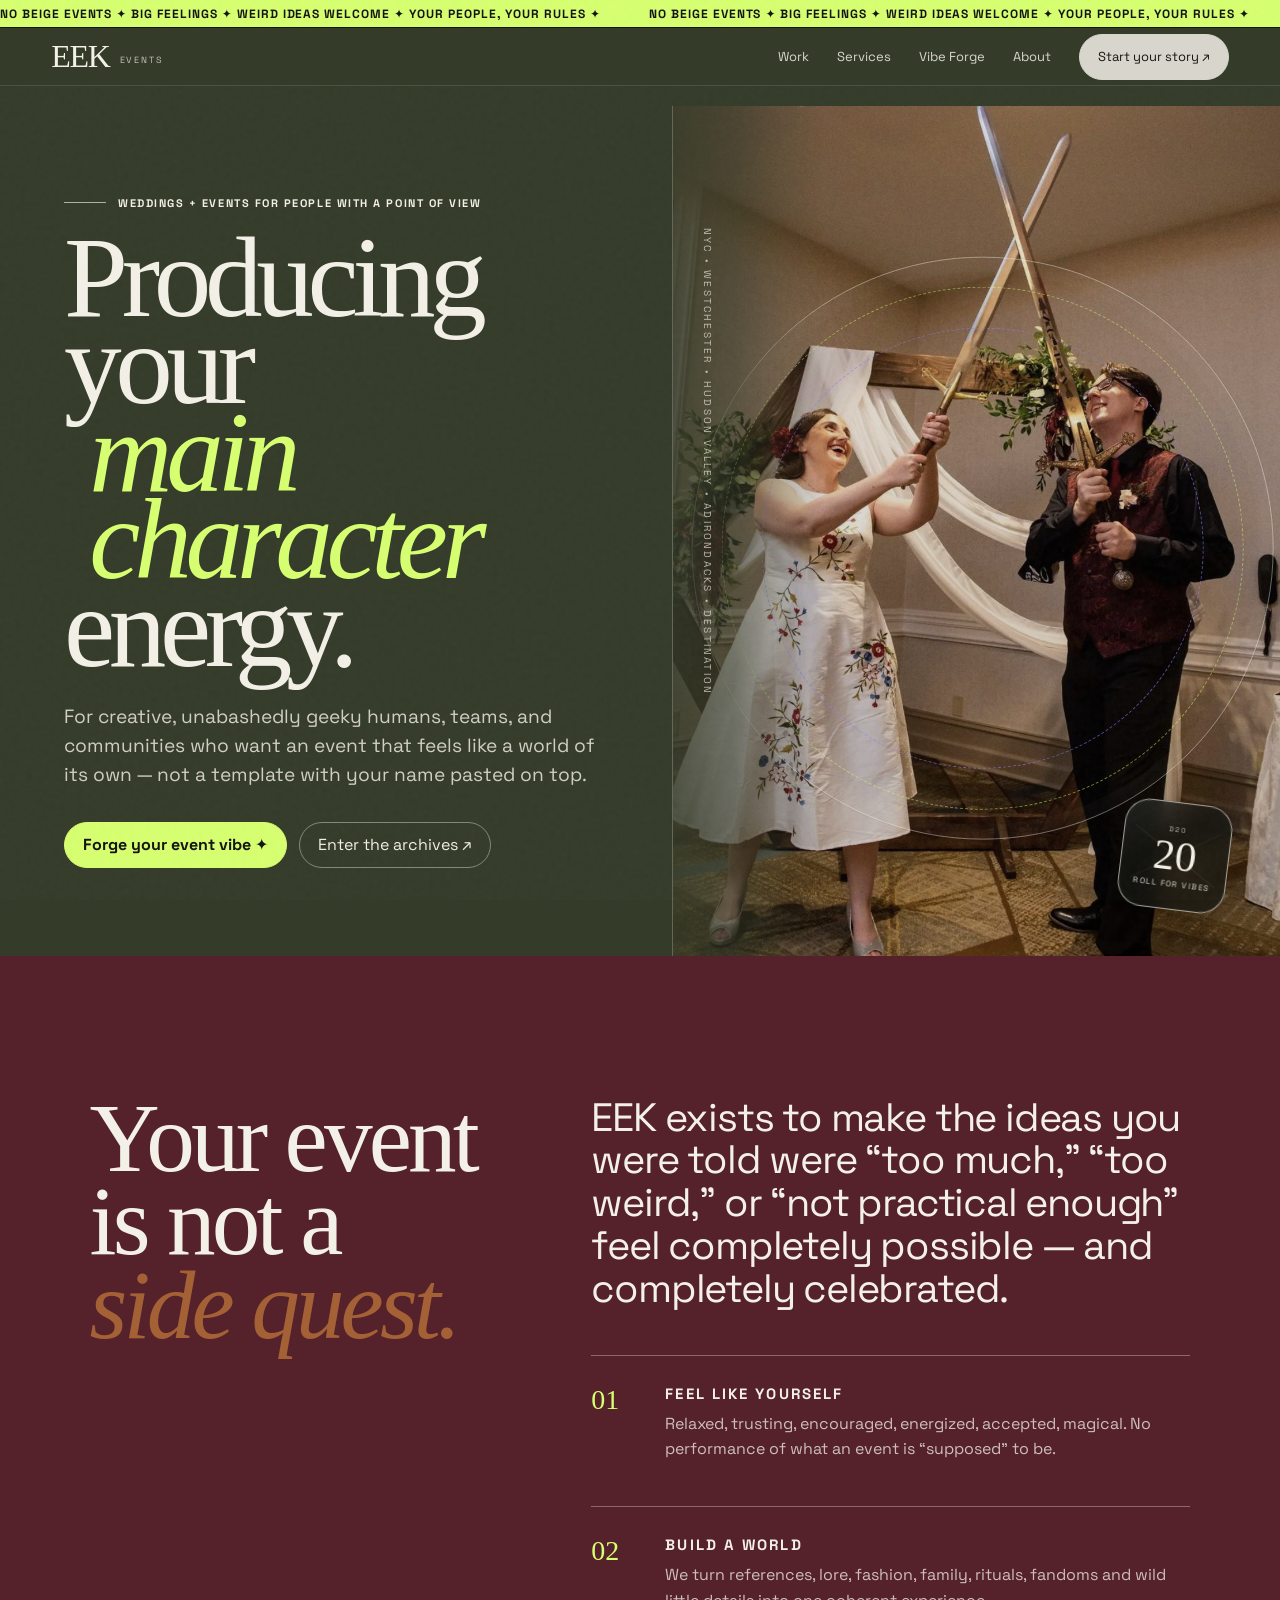
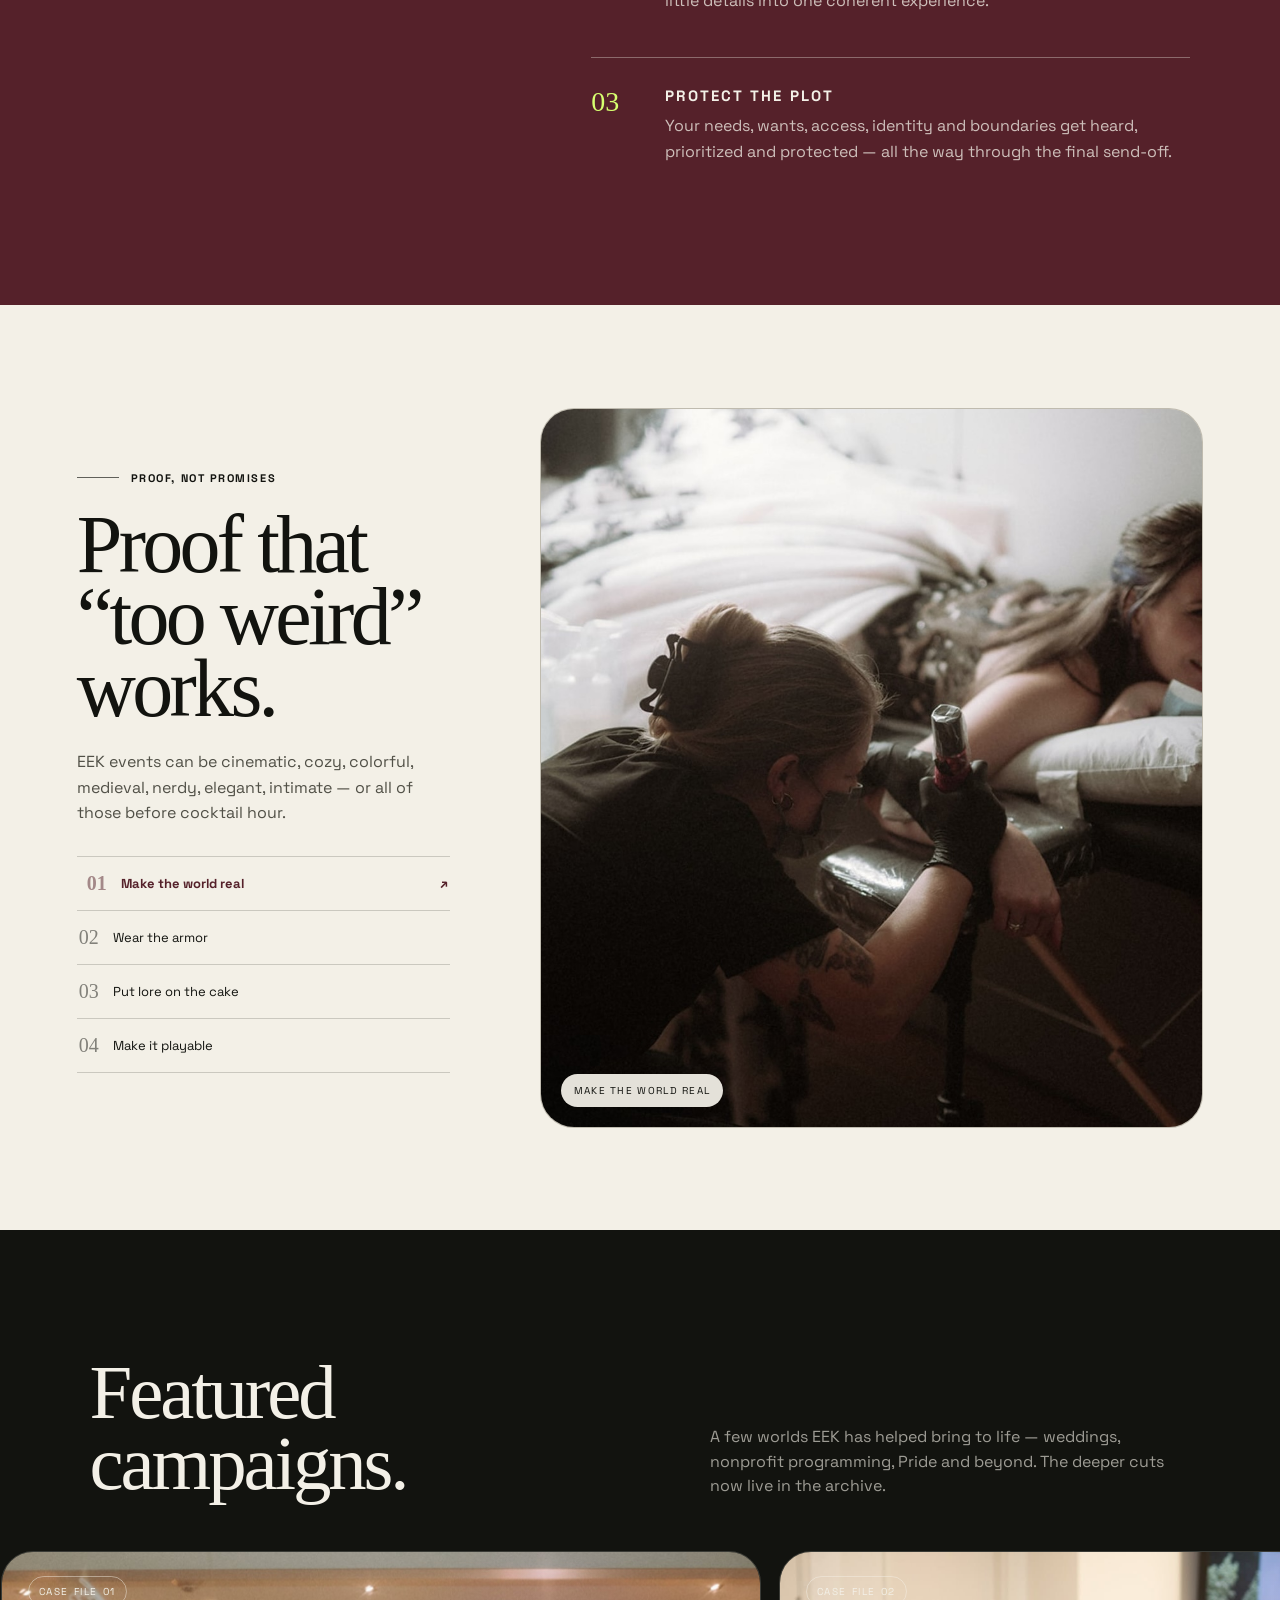
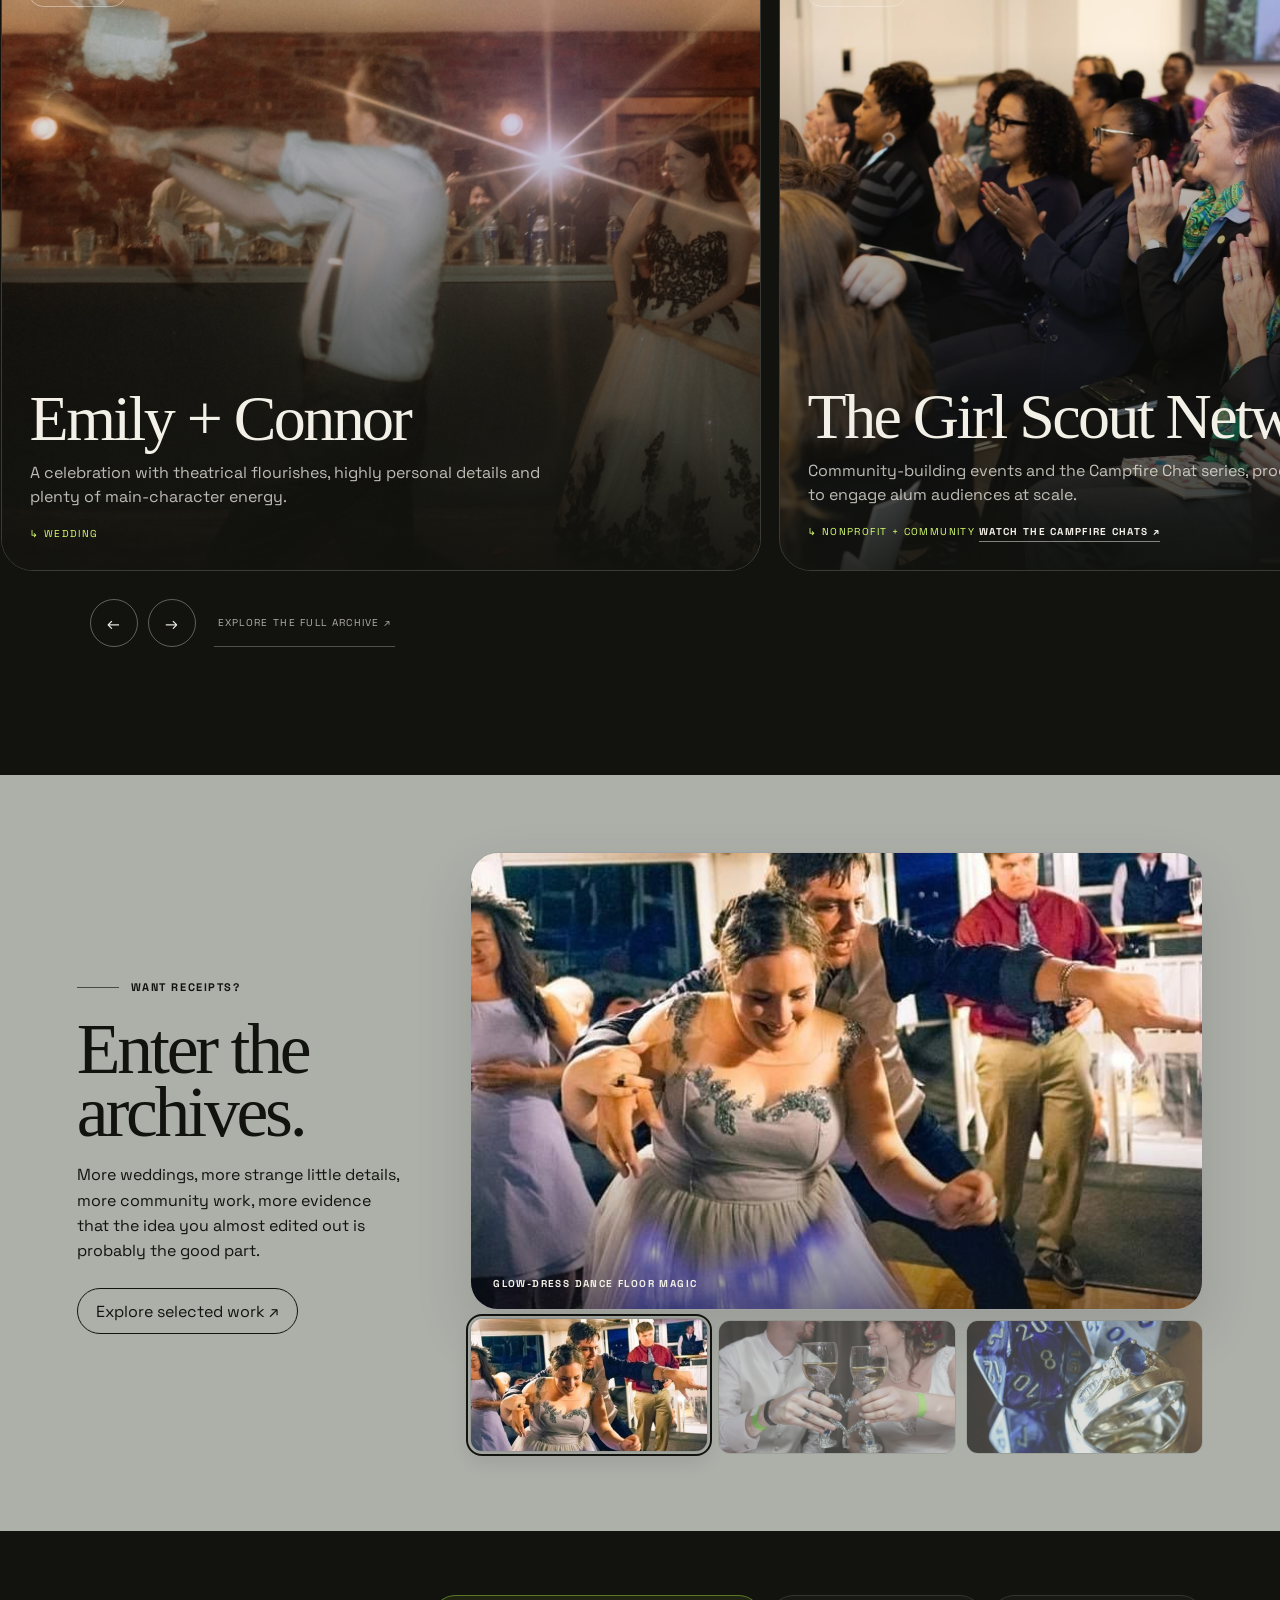
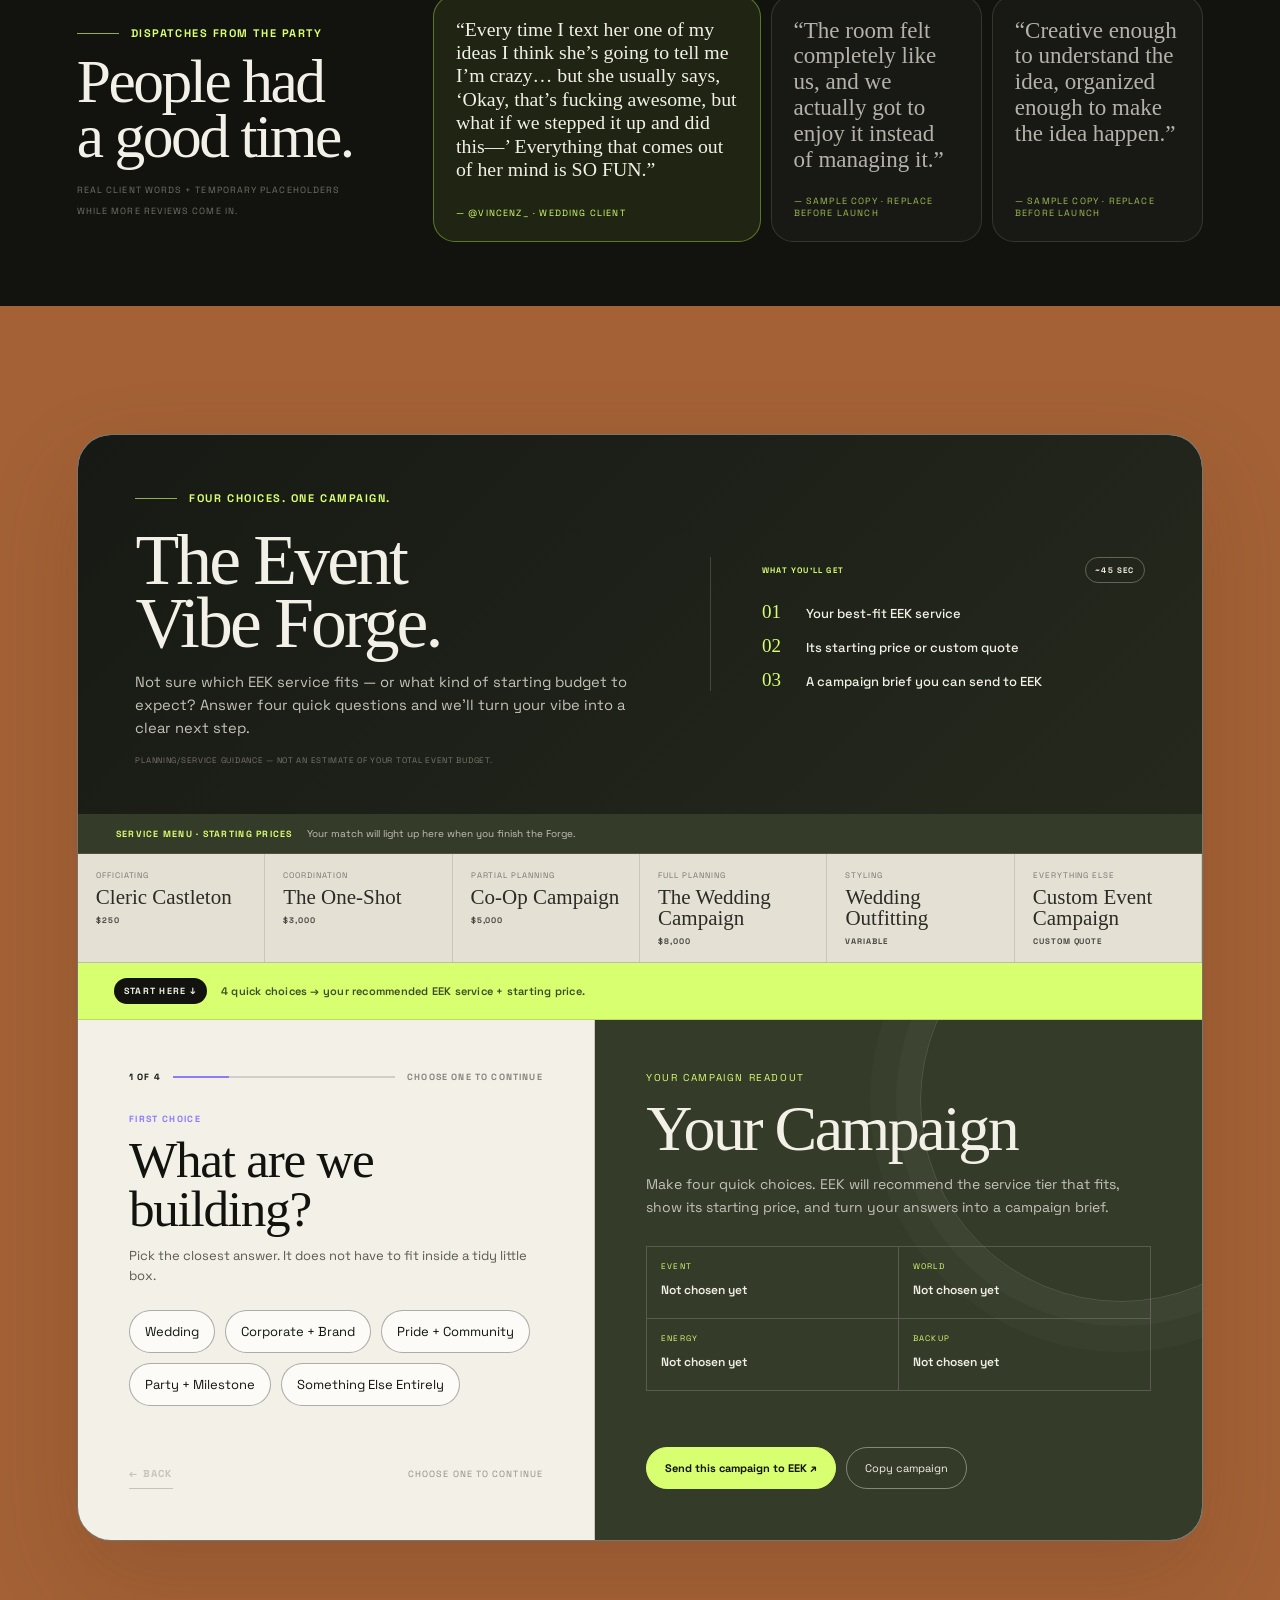
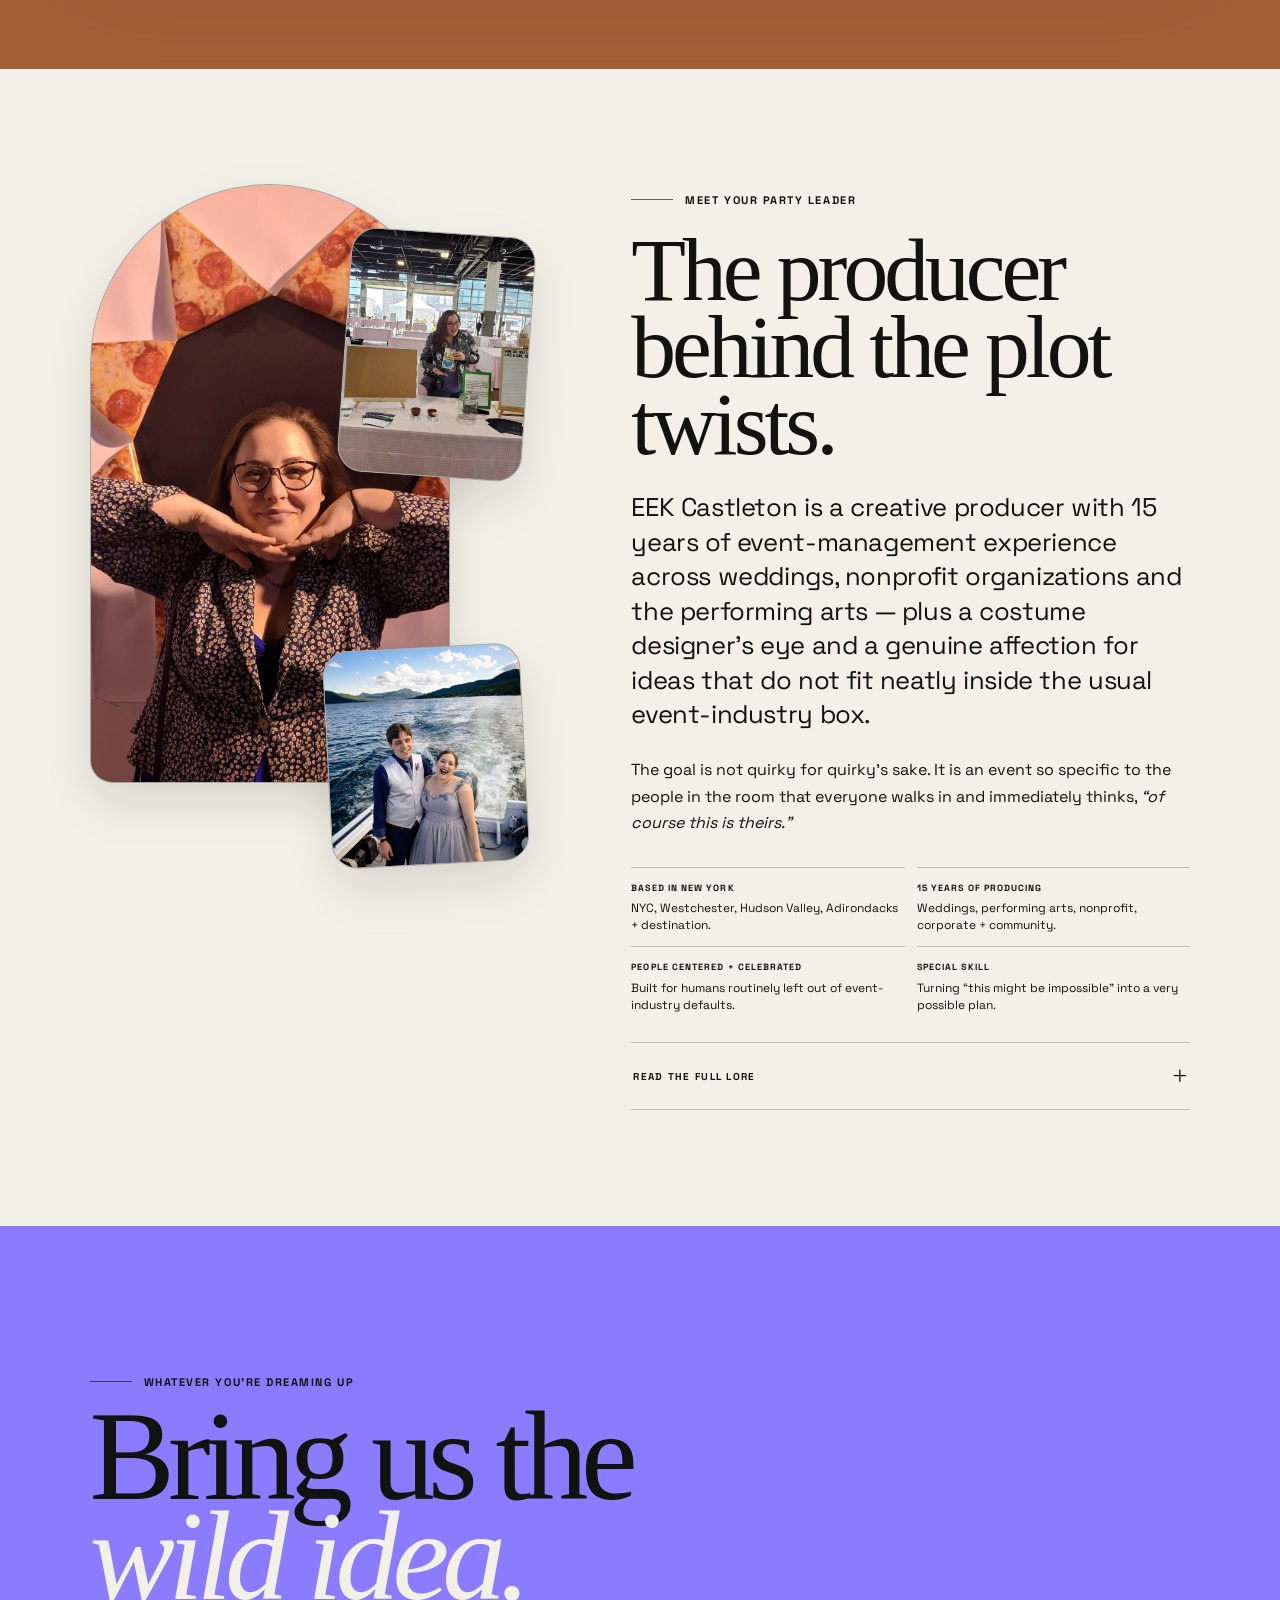
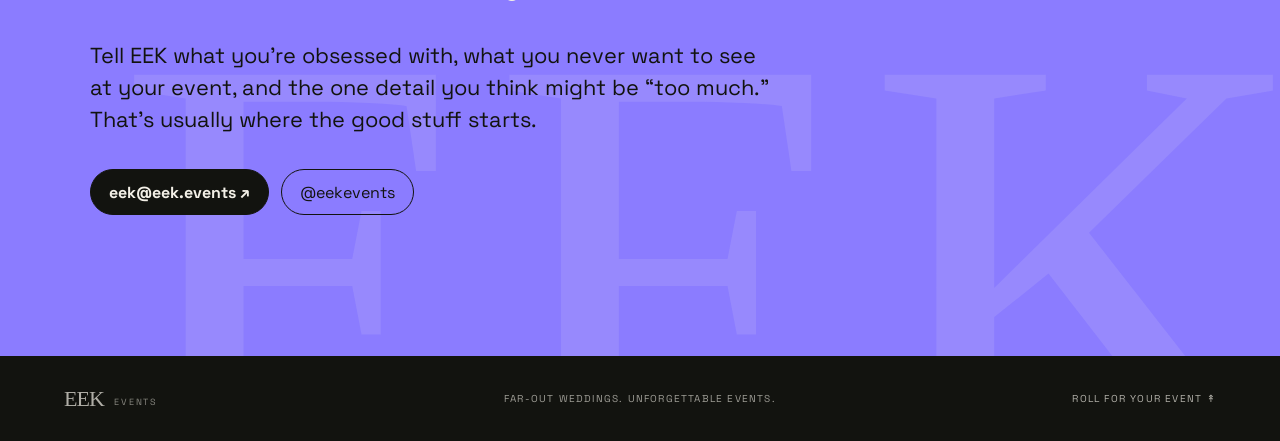
==== index.html @ 0060e9d8 "Make EEK navigation sticky" ====
<!doctype html>
<html lang="en">
<head>
<meta charset="utf-8" />
<meta name="viewport" content="width=device-width, initial-scale=1" />
<meta name="description" content="EEK Events — unforgettable weddings and events for people with a point of view. Producing your main character energy." />
<title>EEK Events — Producing Your Main Character Energy</title>
<link rel="preconnect" href="https://fonts.googleapis.com">
<link rel="preconnect" href="https://fonts.gstatic.com" crossorigin>
<link href="https://fonts.googleapis.com/css2?family=IM+Fell+English:ital@0;1&family=Space+Grotesk:wght@400;500;600;700&display=swap" rel="stylesheet">
<style>
:root{
  --forest:#343B29;
  --oxblood:#55212A;
  --copper:#A46136;
  --sage:#ADB0A9;
  --paper:#F3F0E7;
  --ink:#12130F;
  --violet:#8B7CFF;
  --acid:#D7FF70;
  --line:rgba(243,240,231,.24);
  --shadow:0 25px 80px rgba(0,0,0,.24);
  --radius:28px;
  --display:"IM Fell English", Georgia, serif;
  --sans:"Space Grotesk", system-ui, -apple-system, sans-serif;
}
*{box-sizing:border-box}
html{scroll-behavior:smooth;scroll-padding-top:72px;background:var(--forest)}
body{margin:0;font-family:var(--sans);background:var(--paper);color:var(--ink);overflow-x:hidden}
a{color:inherit;text-decoration:none}
button,input,textarea,select{font:inherit}
button{color:inherit}
img{display:block;max-width:100%}
::selection{background:var(--violet);color:white}

.eek-app{position:relative}
.eek-app:before{content:"";position:fixed;inset:0;pointer-events:none;opacity:.045;z-index:99;background-image:url("data:image/svg+xml,%3Csvg viewBox='0 0 180 180' xmlns='http://www.w3.org/2000/svg'%3E%3Cfilter id='n'%3E%3CfeTurbulence type='fractalNoise' baseFrequency='.88' numOctaves='3' stitchTiles='stitch'/%3E%3C/filter%3E%3Crect width='100%25' height='100%25' filter='url(%23n)' opacity='.75'/%3E%3C/svg%3E")}

.topbar{
  height:28px;
  background:var(--acid);
  color:var(--ink);
  display:flex;
  align-items:center;
  overflow:hidden;
  border-bottom:1px solid var(--ink);
  font-size:12px;
  font-weight:700;
  letter-spacing:.08em;
  text-transform:uppercase;
}
.marquee{display:flex;white-space:nowrap;animation:marquee 26s linear infinite;will-change:transform}
.marquee span{padding-right:48px}
@keyframes marquee{to{transform:translateX(-50%)}}

.nav{
  position:sticky;
  z-index:120;
  top:0;
  left:0;
  right:0;
  height:58px;
  display:flex;
  align-items:center;
  justify-content:space-between;
  padding:0 clamp(20px,4vw,62px);
  color:var(--paper);
  background:var(--forest);
  border-bottom:1px solid rgba(243,240,231,.12);
}
.logo{display:flex;align-items:center;gap:10px;font-family:var(--display);font-size:32px;line-height:.8;letter-spacing:-.04em;cursor:pointer;user-select:none}
.logo small{display:block;font-family:var(--sans);font-size:9px;text-transform:uppercase;letter-spacing:.2em;opacity:.75;margin-top:8px}
.nav-links{display:flex;align-items:center;gap:28px;font-size:13px}
.nav-links a{opacity:.86;transition:.25s ease}.nav-links a:hover{opacity:1;transform:translateY(-1px)}
.nav-cta,.btn{display:inline-flex;align-items:center;justify-content:center;gap:10px;min-height:46px;padding:0 18px;border:1px solid currentColor;border-radius:999px;cursor:pointer;background:transparent;transition:transform .25s ease,background .25s ease,color .25s ease,box-shadow .25s ease}
.nav-cta:hover,.btn:hover{transform:translateY(-2px)}
.nav-cta{background:var(--paper);color:var(--ink);border-color:var(--paper)}

.hero{
  min-height:calc(100svh - 86px);
  background:var(--forest);
  color:var(--paper);
  display:grid;
  grid-template-columns:minmax(0,1.05fr) minmax(340px,.95fr);
  position:relative;
  padding-top:20px;
}
.hero-copy{display:flex;flex-direction:column;justify-content:flex-end;padding:clamp(40px,7vw,100px) clamp(24px,5vw,76px) clamp(52px,7vw,88px);position:relative;z-index:3}
.kicker{display:inline-flex;align-items:center;gap:12px;text-transform:uppercase;letter-spacing:.14em;font-size:11px;font-weight:700;margin-bottom:24px}
.kicker:before{content:"";width:42px;height:1px;background:currentColor;opacity:.65}
.hero h1{font-family:var(--display);font-weight:400;font-size:clamp(68px,9vw,148px);line-height:.76;letter-spacing:-.055em;margin:0;max-width:900px}
.hero h1 em{font-weight:400;color:var(--acid);display:block;padding-left:.22em}
.hero-sub{max-width:650px;font-size:clamp(17px,1.5vw,22px);line-height:1.5;margin:32px 0;color:rgba(243,240,231,.82)}
.hero-actions{display:flex;flex-wrap:wrap;gap:12px;align-items:center}
.btn-primary{background:var(--acid);color:var(--ink);border-color:var(--acid);font-weight:700}.btn-primary:hover{box-shadow:0 12px 34px rgba(215,255,112,.14)}
.btn-ghost{color:var(--paper);border-color:rgba(243,240,231,.42)}

.hero-visual{position:relative;min-height:640px;overflow:hidden;border-left:1px solid var(--line);isolation:isolate}
.hero-visual:before{content:"";position:absolute;inset:0;background:linear-gradient(180deg,rgba(0,0,0,.08),rgba(0,0,0,.2)),url('assets/sword-ceremony.jpg') center/cover;transform:scale(1.035);transition:transform 1.4s cubic-bezier(.2,.8,.2,1)}
.hero-visual:hover:before{transform:scale(1)}
.hero-visual:after{
  content:"";
  position:absolute;
  left:0;
  top:0;
  bottom:0;
  width:25%;
  pointer-events:none;
  background:linear-gradient(
    90deg,
    rgba(52,59,41,.82) 0%,
    rgba(52,59,41,.58) 40%,
    rgba(52,59,41,.22) 72%,
    transparent 100%
  );
  z-index:3;
}
.portal{
  position:absolute;
  z-index:2;

  /* BIG enough to surround the whole couple */
  width:min(96%, 880px);
  aspect-ratio:1;

  left:51%;
  top:52%;
  transform:translate(-50%,-50%);

  border:1px solid rgba(243,240,231,.42);
  border-radius:50%;

  box-shadow:
    inset 0 0 0 14px rgba(243,240,231,.025),
    0 0 0 1px rgba(0,0,0,.03);
}

.portal:before,
.portal:after{
  content:"";
  position:absolute;
  border-radius:50%;
  border:1px dashed rgba(215,255,112,.48);
  animation:spin 28s linear infinite;
}

/* green ring — stays close to the big outer circle */
.portal:before{
  inset:5%;
}

/* purple ring — still large, not a tiny bullseye */
.portal:after{
  inset:12%;
  animation-direction:reverse;
  animation-duration:20s;
  border-color:rgba(139,124,255,.58);
}

@keyframes spin{to{transform:rotate(360deg)}}
.die{
  position:absolute;
  z-index:4;
  right:clamp(22px,4vw,60px);
  bottom:46px;

  width:108px;
  height:108px;
  padding:14px 10px 13px;

  border-radius:25px;
  border:1px solid rgba(243,240,231,.62);

  background:
    linear-gradient(
      145deg,
      rgba(255,255,255,.06),
      transparent 38%
    ),
    rgba(18,19,15,.76);

  backdrop-filter:blur(12px);
  color:var(--paper);

  display:flex;
  flex-direction:column;
  align-items:center;
  justify-content:center;
  gap:7px;

  cursor:pointer;
  transform:rotate(7deg);

  box-shadow:
    0 16px 38px rgba(0,0,0,.28),
    inset 0 0 0 1px rgba(255,255,255,.04),
    inset 0 0 28px rgba(255,255,255,.025);

  transition:
    transform .25s ease,
    background .25s ease,
    box-shadow .25s ease;
}

.die:before{
  content:"D20";
  font-size:7px;
  font-weight:600;
  letter-spacing:.22em;
  opacity:.55;
  margin-bottom:-3px;
}

.die:after{
  content:"";
  position:absolute;
  inset:10px;
  border-radius:18px;
  pointer-events:none;

  background:
    linear-gradient(
      32deg,
      transparent 49%,
      rgba(243,240,231,.07) 50%,
      transparent 51%
    ),
    linear-gradient(
      -32deg,
      transparent 49%,
      rgba(243,240,231,.05) 50%,
      transparent 51%
    );
}

.die:hover{
  transform:rotate(0deg) scale(1.06);
  background:rgba(139,124,255,.90);

  box-shadow:
    0 20px 46px rgba(0,0,0,.34),
    0 0 30px rgba(139,124,255,.22);
}

.die strong{
  position:relative;
  z-index:2;
  font-family:var(--display);
  font-size:43px;
  font-weight:400;
  line-height:.82;
}

.die span{
  position:relative;
  z-index:2;
  font-size:8px;
  font-weight:500;
  line-height:1;
  text-transform:uppercase;
  letter-spacing:.18em;
  opacity:.72;
  white-space:nowrap;
}
.hero-note{position:absolute;z-index:4;left:28px;top:122px;writing-mode:vertical-rl;text-orientation:mixed;font-size:10px;text-transform:uppercase;letter-spacing:.22em;opacity:.7}

.prophecy{position:fixed;right:20px;bottom:20px;z-index:80;width:min(390px,calc(100vw - 40px));background:var(--paper);color:var(--ink);border:1px solid var(--ink);padding:18px 18px 16px;box-shadow:var(--shadow);border-radius:18px;transform:translateY(140%);opacity:0;transition:.45s cubic-bezier(.2,.8,.2,1)}
.prophecy.show{transform:none;opacity:1}.prophecy b{font-family:var(--display);font-size:25px;font-weight:400;display:block;margin-bottom:4px}.prophecy p{margin:0;font-size:13px;line-height:1.5}.prophecy button{position:absolute;right:10px;top:8px;border:0;background:none;font-size:20px;cursor:pointer}

.manifesto{background:var(--oxblood);color:var(--paper);padding:clamp(88px,11vw,170px) clamp(24px,7vw,110px);position:relative}
.manifesto-grid{display:grid;grid-template-columns:.8fr 1.2fr;gap:clamp(40px,8vw,130px);align-items:start}
.manifesto h2{font-family:var(--display);font-size:clamp(58px,7.6vw,118px);line-height:.86;font-weight:400;letter-spacing:-.04em;margin:0;position:sticky;top:110px}
.manifesto h2 span{color:var(--copper);font-style:italic}
.manifesto-copy{display:grid;gap:44px}
.big-p{font-size:clamp(24px,3.1vw,48px);line-height:1.08;letter-spacing:-.03em;margin:0}
.mission-card{display:grid;grid-template-columns:56px 1fr;gap:18px;padding-top:28px;border-top:1px solid rgba(243,240,231,.35)}
.mission-card .num{font-family:var(--display);font-size:28px;color:var(--acid)}
.mission-card h3{margin:0 0 8px;font-size:15px;text-transform:uppercase;letter-spacing:.14em}.mission-card p{margin:0;line-height:1.6;color:rgba(243,240,231,.76);max-width:640px}

.collage{background:var(--paper);padding:clamp(74px,9vw,130px) clamp(18px,4vw,60px)}
.section-head{display:flex;justify-content:space-between;align-items:end;gap:30px;margin-bottom:46px;padding:0 clamp(6px,2vw,24px)}
.section-head h2{font-family:var(--display);font-weight:400;font-size:clamp(50px,6vw,88px);line-height:.92;letter-spacing:-.04em;margin:0}.section-head p{max-width:480px;margin:0;line-height:1.55;color:#515047}
.gallery-grid{display:grid;grid-template-columns:1.15fr .85fr .85fr;grid-template-rows:320px 260px;gap:14px}
.photo{position:relative;border-radius:24px;overflow:hidden;background:#d6d4cc;border:1px solid rgba(18,19,15,.12);min-height:220px}.photo img{width:100%;height:100%;object-fit:cover;transition:transform .9s cubic-bezier(.2,.8,.2,1);filter:saturate(.9)}.photo:hover img{transform:scale(1.035)}
.photo.one{grid-row:span 2}.photo.two{grid-column:span 2}.photo-label{position:absolute;left:14px;bottom:14px;background:rgba(243,240,231,.92);padding:8px 10px;border-radius:999px;font-size:10px;text-transform:uppercase;letter-spacing:.12em;backdrop-filter:blur(8px)}

.cases{background:var(--ink);color:var(--paper);padding:clamp(86px,10vw,150px) 0}
.cases .section-head{padding:0 clamp(24px,7vw,100px)}.cases .section-head p{color:rgba(243,240,231,.62)}
.case-track{display:flex;gap:18px;overflow-x:auto;scroll-snap-type:x mandatory;padding:6px clamp(24px,7vw,100px) 28px;scrollbar-width:none}.case-track::-webkit-scrollbar{display:none}
.case{position:relative;flex:0 0 min(72vw,760px);height:min(62vw,620px);min-height:500px;border-radius:32px;overflow:hidden;scroll-snap-align:start;border:1px solid rgba(243,240,231,.18);isolation:isolate}
.case-bg{
  position:absolute;
  inset:0;
  background:var(--case-bg);
  transition:transform .8s ease;
}

.case-bg img{
  width:100%;
  height:100%;
  object-fit:cover;
  object-position:center;
}
.case:hover .case-bg{transform:scale(1.02) rotate(.4deg)}
.case:before{content:"";position:absolute;inset:0;background:radial-gradient(circle at 72% 25%,rgba(139,124,255,.22),transparent 24%),linear-gradient(180deg,transparent 15%,rgba(18,19,15,.9) 100%);z-index:1}
.case-no{position:absolute;z-index:2;top:24px;left:26px;font-size:10px;letter-spacing:.16em;text-transform:uppercase;border:1px solid rgba(243,240,231,.45);padding:8px 10px;border-radius:999px}
.case-copy{position:absolute;z-index:2;left:28px;right:28px;bottom:28px}.case-copy h3{font-family:var(--display);font-weight:400;font-size:clamp(46px,5vw,80px);letter-spacing:-.04em;line-height:.9;margin:0}.case-copy p{max-width:520px;margin:14px 0 0;color:rgba(243,240,231,.76);line-height:1.5}.case-tag{margin-top:18px;display:inline-flex;gap:8px;align-items:center;font-size:10px;text-transform:uppercase;letter-spacing:.14em;color:var(--acid)}
.case:nth-child(1){--case-bg:linear-gradient(135deg,#55212A 0 34%,#A46136 34% 52%,#343B29 52%)}
.case:nth-child(2){--case-bg:radial-gradient(circle at 20% 20%,#8B7CFF 0 15%,transparent 16%),linear-gradient(120deg,#343B29,#10120e 55%,#55212A)}
.case:nth-child(3){--case-bg:linear-gradient(160deg,#ADB0A9 0 24%,#F3F0E7 24% 38%,#A46136 38% 55%,#55212A 55%)}
.case-art{position:absolute;right:5%;top:10%;width:42%;aspect-ratio:3/4;border:1px solid rgba(243,240,231,.35);border-radius:50% 50% 12px 12px;z-index:0;background:rgba(243,240,231,.07);display:grid;place-items:center;font-family:var(--display);font-size:clamp(60px,9vw,128px);font-style:italic;color:rgba(243,240,231,.82);transform:rotate(4deg)}
.case-nav{display:flex;gap:10px;padding:0 clamp(24px,7vw,100px)}.case-nav button{width:48px;height:48px;border-radius:50%;border:1px solid rgba(243,240,231,.35);background:transparent;color:var(--paper);cursor:pointer;transition:.2s}.case-nav button:hover{background:var(--paper);color:var(--ink)}


/* Expanded client-requested campaign archive */
.case-bg img{width:100%;height:100%;object-fit:cover;object-position:center}
.case-cta{display:inline-flex;align-items:center;gap:7px;margin-top:14px;padding-bottom:3px;border-bottom:1px solid rgba(243,240,231,.5);font-size:10px;font-weight:700;text-transform:uppercase;letter-spacing:.13em;color:var(--paper)}
.case-cta:hover{color:var(--acid);border-color:var(--acid)}
.archive-expansion{background:var(--paper);color:var(--ink);padding:clamp(78px,9vw,132px) clamp(18px,5vw,76px)}
.archive-intro{display:grid;grid-template-columns:1fr .8fr;gap:40px;align-items:end;max-width:1320px;margin:0 auto 44px}
.archive-intro h2{font-family:var(--display);font-weight:400;font-size:clamp(52px,6vw,92px);line-height:.9;letter-spacing:-.04em;margin:0}
.archive-intro p{max-width:540px;margin:0;line-height:1.6;color:#515047}
.archive-stack{max-width:1320px;margin:auto;display:grid;gap:18px}
.archive-story{border:1px solid rgba(18,19,15,.16);border-radius:30px;padding:clamp(18px,2.5vw,32px);background:#ebe7dc;overflow:hidden}
.archive-story-head{display:flex;justify-content:space-between;gap:28px;align-items:end;margin-bottom:22px}
.archive-story-head h3{font-family:var(--display);font-size:clamp(36px,4vw,58px);font-weight:400;line-height:.95;margin:0}
.archive-story-head p{max-width:580px;margin:0;font-size:13px;line-height:1.55;color:#55544c}
.archive-story-head a{display:inline-flex;margin-top:12px;font-size:10px;font-weight:700;text-transform:uppercase;letter-spacing:.13em;border-bottom:1px solid currentColor;padding-bottom:3px}
.archive-gallery{display:grid;grid-template-columns:repeat(12,1fr);grid-auto-rows:180px;gap:10px}
.archive-shot{margin:0;border-radius:18px;overflow:hidden;background:#ccc;position:relative}
.archive-shot img{width:100%;height:100%;object-fit:cover;transition:transform .7s ease}
.archive-shot:hover img{transform:scale(1.025)}
.archive-shot.wide{grid-column:span 7;grid-row:span 2}
.archive-shot.tall{grid-column:span 5;grid-row:span 2}
.archive-shot.third{grid-column:span 4;grid-row:span 2}
.archive-shot.half{grid-column:span 6;grid-row:span 2}
.archive-story.gs .archive-shot.hero-shot{grid-column:span 7;grid-row:span 3}
.archive-story.gs .archive-shot.small-shot{grid-column:span 5;grid-row:span 1}
.archive-story.gs .archive-shot.small-pair{grid-column:span 5;grid-row:span 2}
.archive-story.gs .archive-shot.small-pair-grid{display:grid;grid-template-columns:1fr 1fr;gap:10px;background:transparent;overflow:visible}
.archive-story.gs .archive-shot.small-pair-grid figure{margin:0;border-radius:18px;overflow:hidden;min-height:100%}
.archive-story.gs .archive-shot.small-pair-grid img{width:100%;height:100%;object-fit:cover}

/* Full biography requested by EEK — additive to the short About section above */
.about-deep{background:var(--oxblood);color:var(--paper);padding:clamp(88px,10vw,150px) clamp(24px,7vw,100px)}
.about-deep-grid{max-width:1320px;margin:auto;display:grid;grid-template-columns:.9fr 1.1fr;gap:clamp(42px,7vw,100px);align-items:start}
.about-deep-photos{display:grid;grid-template-columns:1fr 1fr;grid-template-rows:360px 290px;gap:12px;position:sticky;top:110px}
.about-deep-photos figure{margin:0;border-radius:24px;overflow:hidden;border:1px solid rgba(243,240,231,.2);background:#251a1b}
.about-deep-photos figure:first-child{grid-row:span 2}
.about-deep-photos img{width:100%;height:100%;object-fit:cover;filter:saturate(.94)}
.about-deep-photos figure:nth-child(2) img{object-position:center 42%}
.about-deep-copy .kicker{color:var(--acid)}
.about-deep-copy h2{font-family:var(--display);font-weight:400;font-size:clamp(58px,7vw,104px);line-height:.86;letter-spacing:-.045em;margin:0 0 30px}
.about-deep-copy .credential{font-size:12px;text-transform:uppercase;letter-spacing:.14em;color:var(--acid);margin:0 0 26px}
.about-deep-copy p{font-size:clamp(16px,1.35vw,19px);line-height:1.68;color:rgba(243,240,231,.84);margin:0 0 22px}
.about-deep-copy p:last-child{margin-bottom:0}

@media (max-width:1000px){
  .archive-intro,.about-deep-grid{grid-template-columns:1fr}
  .about-deep-photos{position:static;max-width:760px}
}
@media (max-width:720px){
  .archive-expansion{padding-left:14px;padding-right:14px}
  .archive-story{border-radius:24px;padding:14px}
  .archive-story-head{display:block}
  .archive-story-head p{margin-top:12px}
  .archive-gallery{grid-template-columns:1fr;grid-auto-rows:260px}
  .archive-shot.wide,.archive-shot.tall,.archive-shot.third,.archive-shot.half,
  .archive-story.gs .archive-shot.hero-shot,.archive-story.gs .archive-shot.small-shot,.archive-story.gs .archive-shot.small-pair{grid-column:auto;grid-row:auto}
  .archive-story.gs .archive-shot.small-pair-grid{grid-template-columns:1fr 1fr;min-height:260px}
  .about-deep{padding-left:20px;padding-right:20px}
  .about-deep-photos{grid-template-columns:1fr 1fr;grid-template-rows:330px 210px}
  .about-deep-photos figure:first-child{grid-column:span 2;grid-row:auto}
}

.services{background:var(--sage);padding:clamp(88px,10vw,150px) clamp(24px,6vw,90px);position:relative}.services:before{content:"";position:absolute;right:-130px;top:40px;width:420px;height:420px;border:1px solid rgba(18,19,15,.16);border-radius:50%;box-shadow:0 0 0 28px rgba(18,19,15,.03),0 0 0 64px rgba(18,19,15,.02)}
.services-intro{display:grid;grid-template-columns:1fr .8fr;gap:50px;align-items:end;margin-bottom:52px}.services h2{font-family:var(--display);font-weight:400;font-size:clamp(60px,7.5vw,116px);line-height:.85;letter-spacing:-.045em;margin:0}.services-intro p{margin:0 0 8px;line-height:1.6;max-width:520px}
.quest-grid{display:grid;grid-template-columns:repeat(12,1fr);gap:12px;position:relative;z-index:2}.quest{grid-column:span 4;background:rgba(243,240,231,.8);border:1px solid rgba(18,19,15,.18);border-radius:24px;padding:24px;min-height:330px;display:flex;flex-direction:column;justify-content:space-between;transition:.3s ease}.quest:hover{transform:translateY(-6px) rotate(-.35deg);background:var(--paper);box-shadow:0 20px 50px rgba(18,19,15,.12)}.quest:nth-child(4),.quest:nth-child(5){grid-column:span 6}
.quest.custom-event{grid-column:span 12;min-height:260px}.quest.custom-event p{max-width:850px}
.quest-top{display:flex;justify-content:space-between;gap:20px;align-items:start}.quest-icon{width:48px;height:48px;border-radius:14px;background:var(--ink);color:var(--acid);display:grid;place-items:center;font-family:var(--display);font-size:23px;transform:rotate(-4deg)}.quest-price{font-size:12px;font-weight:700;border-bottom:1px solid currentColor;padding-bottom:3px}.quest h3{font-family:var(--display);font-size:clamp(34px,3vw,48px);font-weight:400;line-height:.92;margin:30px 0 12px}.quest p{font-size:13px;line-height:1.55;margin:0;color:#44473f}.quest a{display:inline-flex;align-items:center;gap:8px;font-size:11px;text-transform:uppercase;letter-spacing:.12em;font-weight:700;margin-top:24px}.quest a:after{content:"↗";font-size:16px}

.forge{background:var(--copper);color:var(--ink);padding:clamp(88px,10vw,150px) clamp(22px,6vw,90px)}
.forge-shell{max-width:1280px;margin:auto;border:1px solid rgba(18,19,15,.55);border-radius:34px;background:var(--paper);overflow:hidden;box-shadow:0 35px 90px rgba(78,43,24,.18)}
.forge-head{display:grid;grid-template-columns:1fr auto;gap:20px;padding:clamp(28px,4vw,54px);border-bottom:1px solid rgba(18,19,15,.18);background:linear-gradient(135deg,var(--paper),#e8e3d7)}
.forge-head h2{font-family:var(--display);font-weight:400;font-size:clamp(50px,6vw,90px);line-height:.88;letter-spacing:-.04em;margin:0}.forge-head p{max-width:500px;line-height:1.55;margin:14px 0 0}.forge-badge{align-self:start;border:1px solid var(--ink);border-radius:999px;padding:9px 11px;font-size:9px;text-transform:uppercase;letter-spacing:.14em;white-space:nowrap}
.forge-body{display:grid;grid-template-columns:.95fr 1.05fr;min-height:590px}.forge-form{padding:clamp(26px,4vw,52px);border-right:1px solid rgba(18,19,15,.18)}
.question{margin-bottom:34px}.question label.title{display:block;font-family:var(--display);font-size:28px;margin-bottom:12px}.choices{display:flex;flex-wrap:wrap;gap:8px}.chip{border:1px solid rgba(18,19,15,.34);border-radius:999px;padding:10px 12px;font-size:12px;background:white;cursor:pointer;transition:.2s}.chip:hover,.chip.active{background:var(--ink);color:var(--paper);border-color:var(--ink);transform:translateY(-1px)}
.textline{width:100%;border:0;border-bottom:1px solid rgba(18,19,15,.42);background:transparent;padding:12px 0;outline:none;font-size:14px}.textline:focus{border-color:var(--violet)}
.forge-result{padding:clamp(26px,4vw,52px);background:var(--forest);color:var(--paper);display:flex;flex-direction:column;justify-content:space-between;position:relative;overflow:hidden}.forge-result:before{content:"";position:absolute;width:400px;height:400px;border:1px solid rgba(243,240,231,.15);border-radius:50%;right:-120px;top:-120px;box-shadow:0 0 0 24px rgba(243,240,231,.025),0 0 0 50px rgba(243,240,231,.02)}.result-eyebrow{font-size:10px;text-transform:uppercase;letter-spacing:.16em;color:var(--acid)}.result-title{font-family:var(--display);font-size:clamp(44px,5vw,76px);font-weight:400;line-height:.92;letter-spacing:-.04em;margin:16px 0 14px}.result-copy{max-width:500px;line-height:1.6;color:rgba(243,240,231,.75);font-size:14px}.brief{border-top:1px solid rgba(243,240,231,.2);padding-top:22px;margin-top:32px}.brief pre{white-space:pre-wrap;font:12px/1.55 var(--sans);color:rgba(243,240,231,.7);margin:0}.result-actions{display:flex;flex-wrap:wrap;gap:10px;margin-top:26px}.result-actions .btn{font-size:11px;min-height:42px}.result-actions .btn-primary{background:var(--acid);border-color:var(--acid)}

.about{
  background:var(--paper);
  padding:clamp(88px,10vw,150px) clamp(24px,7vw,100px);
  display:grid;
  grid-template-columns:.95fr 1.05fr;
  gap:clamp(40px,8vw,120px);
  align-items:center;
}

.about-photo{
  position:relative;
  border-radius:220px 220px 28px 28px;
  overflow:hidden;
  isolation:isolate;
  box-shadow:none;
}

.about-photo img{
  width:100%;
  aspect-ratio:4/5;
  object-fit:cover;
  display:block;
  border-radius:inherit;
  filter:saturate(.96) contrast(1.05) brightness(.96) sepia(.05);
}

.about-photo:before{
  content:"";
  position:absolute;
  inset:0;
  border-radius:inherit;
  pointer-events:none;
  z-index:1;

  /* warm tavern light coming from inside the room */
  background:
    radial-gradient(circle at 13% 16%,
      rgba(255,194,108,.34) 0%,
      rgba(255,174,82,.17) 16%,
      rgba(255,150,60,.06) 30%,
      transparent 43%),
    radial-gradient(circle at 87% 19%,
      rgba(255,211,137,.28) 0%,
      rgba(255,180,87,.13) 17%,
      transparent 40%),
    radial-gradient(ellipse at 50% 4%,
      rgba(255,226,170,.14) 0%,
      transparent 34%),
    linear-gradient(to bottom,
      rgba(25,12,5,.10) 0%,
      transparent 30%,
      transparent 58%,
      rgba(15,8,4,.25) 100%);

  /* shadow is deliberately INSIDE the arch */
  box-shadow:
    inset 0 0 95px 14px rgba(25,12,6,.50),
    inset 34px 0 54px rgba(18,9,4,.27),
    inset -34px 0 54px rgba(18,9,4,.27),
    inset 0 -58px 72px rgba(10,6,3,.30),
    inset 0 0 0 1px rgba(255,232,194,.12);
}

.about-photo:after{
  content:"PRODUCER • PLOT-TWIST FIXER • PROFESSIONAL YES-PERSON";
  position:absolute;
  left:32px;
  right:32px;
  bottom:28px;
  color:var(--paper);
  font-size:10px;
  letter-spacing:.16em;
  text-transform:uppercase;
  text-align:center;
  text-shadow:0 2px 12px rgba(0,0,0,.8);
  z-index:2;
}
.about-copy h2{font-family:var(--display);font-weight:400;font-size:clamp(58px,7vw,106px);line-height:.86;letter-spacing:-.045em;margin:0 0 28px}.about-copy p{font-size:clamp(16px,1.5vw,20px);line-height:1.6;max-width:680px}.about-facts{display:grid;grid-template-columns:1fr 1fr;gap:12px;margin-top:34px}.fact{border-top:1px solid rgba(18,19,15,.24);padding-top:14px;font-size:12px;line-height:1.45}.fact b{display:block;text-transform:uppercase;letter-spacing:.12em;font-size:9px;margin-bottom:5px}

.contact{background:var(--violet);color:var(--ink);padding:clamp(90px,11vw,170px) clamp(24px,7vw,100px);position:relative;overflow:hidden}.contact:before{content:"EEK";position:absolute;right:-.05em;bottom:-.36em;font-family:var(--display);font-size:min(48vw,680px);color:rgba(243,240,231,.11);line-height:1;pointer-events:none}.contact-inner{position:relative;z-index:2;max-width:1100px}.contact .kicker{margin-bottom:18px}.contact h2{font-family:var(--display);font-weight:400;font-size:clamp(72px,10vw,152px);line-height:.78;letter-spacing:-.055em;margin:0}.contact h2 em{font-weight:400;color:var(--paper)}.contact p{font-size:clamp(17px,1.7vw,23px);max-width:680px;line-height:1.45;margin:34px 0}.contact-actions{display:flex;flex-wrap:wrap;gap:12px}.contact .btn{border-color:var(--ink)}.contact .btn-primary{background:var(--ink);color:var(--paper);border-color:var(--ink)}

.footer{background:var(--ink);color:var(--paper);padding:34px clamp(22px,5vw,72px);display:grid;grid-template-columns:1fr auto 1fr;gap:24px;align-items:center;font-size:10px;text-transform:uppercase;letter-spacing:.12em}.footer .logo{font-size:22px}.footer-center{text-align:center;opacity:.62}.footer-right{text-align:right}.footer a{opacity:.7}.footer a:hover{opacity:1}

.reveal{opacity:0;transform:translateY(26px);transition:opacity .8s cubic-bezier(.2,.8,.2,1),transform .8s cubic-bezier(.2,.8,.2,1)}.reveal.in{opacity:1;transform:none}
.portal-mode .portal{box-shadow:0 0 90px rgba(139,124,255,.65),inset 0 0 80px rgba(215,255,112,.12)}
.portal-mode .hero{background:#1f251c}.portal-mode .die{background:var(--acid);color:var(--ink)}
.spark{position:fixed;width:8px;height:8px;border-radius:50%;background:var(--acid);pointer-events:none;z-index:999;animation:spark 900ms ease-out forwards}@keyframes spark{to{transform:translate(var(--x),var(--y)) scale(0);opacity:0}}

@media (max-width:1000px){

  .nav-links a:not(.nav-cta){
    display:none;
  }

.hero{
  grid-template-columns:1fr;
  min-height:auto;
  padding-top:0;
}

.hero-copy{
  min-height:auto;
  padding:110px 40px 64px;
  justify-content:flex-start;
}

.hero-visual{
  min-height:68svh;
  border-left:0;
  border-top:1px solid var(--line);
}

  .die:before{
    display:none;
  }

  .manifesto-grid,
  .services-intro,
  .about{
    grid-template-columns:1fr;
  }

  .manifesto h2{
    position:static;
  }

  .services-intro{
    align-items:start;
  }

  .about{
    gap:60px;
  }

  .about-photo{
    max-width:680px;
  }

  .quest{
    grid-column:span 6;
  }

  .quest:nth-child(5){
    grid-column:span 12;
  }

  .forge-body{
    grid-template-columns:1fr;
  }

  .forge-form{
    border-right:0;
    border-bottom:1px solid rgba(18,19,15,.18);
  }
}
@media (max-width:720px){

  .topbar{
    font-size:10px;
    height:28px;
  }

  .nav{
    height:58px;
    top:0;
    padding:0 18px;
  }

  .logo{
    font-size:26px;
  }

  .nav-cta{
    min-height:40px;
    padding:0 13px;
    font-size:11px;
  }

  .hero{
    padding-top:0;
  }

  .hero-copy{
    min-height:auto;
    padding:95px 22px 52px;
    justify-content:flex-start;
  }

  .hero h1{
    font-size:clamp(60px,18vw,92px);
  }

  .hero-sub{
    font-size:17px;
  }

  .hero-visual{
    min-height:72svh;
  }

  .hero-note{
    left:14px;
    top:92px;
  }

  .die{
    width:92px;
    height:92px;
    right:18px;
    bottom:22px;
    padding:11px 8px;
    gap:5px;
  }

  .die:before{
    display:none;
  }

  .die strong{
    font-size:34px;
    line-height:.8;
  }

  .die span{
    font-size:6.5px;
    letter-spacing:.12em;
    line-height:1;
  }

  .manifesto{
    padding-left:22px;
    padding-right:22px;
  }

  .manifesto-grid{
    gap:54px;
  }

  .big-p{
    font-size:30px;
  }

  .mission-card{
    grid-template-columns:40px 1fr;
  }

  .section-head{
    display:block;
  }

  .section-head p{
    margin-top:18px;
  }

  .gallery-grid{
    grid-template-columns:1fr 1fr;
    grid-template-rows:420px 220px 220px;
  }

  .photo.one{
    grid-row:auto;
    grid-column:span 2;
  }

  .photo.two{
    grid-column:span 2;
  }

  .case{
    flex-basis:86vw;
    height:560px;
    min-height:0;
  }

  .case-art{
    width:48%;
    top:14%;
  }

  .case-copy h3{
    font-size:52px;
  }

  .services{
    padding-left:18px;
    padding-right:18px;
  }

  .quest-grid{
    display:block;
  }

  .quest{
    margin-bottom:10px;
    min-height:280px;
  }

  .forge{
    padding-left:14px;
    padding-right:14px;
  }

  .forge-head{
    grid-template-columns:1fr;
  }

  .forge-badge{
    justify-self:start;
  }

  .forge-form,
  .forge-result{
    padding:28px 22px;
  }

  .about{
    padding-left:22px;
    padding-right:22px;
  }

  .about-photo:after{
    display:none;
  }

  .about-facts{
    grid-template-columns:1fr;
  }

  .contact{
    padding-left:22px;
    padding-right:22px;
  }

  .contact h2{
    font-size:clamp(68px,21vw,100px);
  }

  .footer{
    grid-template-columns:1fr;
    justify-items:start;
  }

  .footer-center,
  .footer-right{
    text-align:left;
  }
}

@media (prefers-reduced-motion:reduce){*{scroll-behavior:auto!important;animation:none!important;transition-duration:.01ms!important}.reveal{opacity:1;transform:none}}


/* 2026-09 homepage tightening pass */
.proof-stage{background:var(--paper);padding:clamp(74px,8vw,116px) clamp(20px,6vw,90px);display:grid;grid-template-columns:minmax(280px,.72fr) minmax(0,1.28fr);gap:clamp(34px,7vw,100px);align-items:center}
.proof-copy h2{font-family:var(--display);font-weight:400;font-size:clamp(54px,6.4vw,96px);line-height:.88;letter-spacing:-.045em;margin:0 0 24px}.proof-copy>p{max-width:520px;line-height:1.6;color:#515047;margin:0 0 30px}
.proof-picks{border-top:1px solid rgba(18,19,15,.18)}.proof-pick{width:100%;display:flex;align-items:center;gap:14px;border:0;border-bottom:1px solid rgba(18,19,15,.18);background:transparent;text-align:left;padding:15px 2px;cursor:pointer;font-size:13px;transition:.2s ease}.proof-pick span{font-family:var(--display);font-size:20px;opacity:.5}.proof-pick:hover,.proof-pick.active{padding-left:10px;color:var(--oxblood)}.proof-pick.active{font-weight:700}.proof-pick.active:after{content:"↗";margin-left:auto}
.proof-image{margin:0;min-height:560px;height:min(66vw,720px);border-radius:34px;overflow:hidden;position:relative;background:#d7d2c6;border:1px solid rgba(18,19,15,.12)}.proof-image img{width:100%;height:100%;object-fit:cover;transition:opacity .18s ease,transform .7s ease;filter:saturate(.94)}.proof-image img.swapping{opacity:.18}.proof-image:hover img{transform:scale(1.015)}.proof-image figcaption{position:absolute;left:20px;bottom:20px;background:rgba(243,240,231,.94);padding:10px 13px;border-radius:999px;font-size:10px;text-transform:uppercase;letter-spacing:.13em;backdrop-filter:blur(8px)}
.case-archive-link{display:inline-flex;align-items:center;margin-left:8px;min-height:48px;padding:0 4px;font-size:10px;text-transform:uppercase;letter-spacing:.13em;color:rgba(243,240,231,.7);border-bottom:1px solid rgba(243,240,231,.28)}.case-archive-link:hover{color:var(--acid);border-color:var(--acid)}
.archive-door{background:var(--sage);padding:clamp(54px,6vw,82px) clamp(24px,6vw,88px);display:grid;grid-template-columns:minmax(300px,.62fr) minmax(0,1.38fr);gap:clamp(38px,5vw,76px);align-items:center;overflow:hidden}.archive-door-copy{max-width:470px}.archive-door-copy h2{font-family:var(--display);font-weight:400;font-size:clamp(54px,5.6vw,88px);line-height:.88;letter-spacing:-.045em;margin:0 0 18px}.archive-door-copy p{max-width:440px;line-height:1.58;margin:0 0 25px}.archive-btn{border-color:var(--ink);color:var(--ink)}
.archive-selector{width:100%;max-width:790px;justify-self:end}.archive-stage{position:relative;margin:0;aspect-ratio:16/10;max-height:520px;border-radius:28px;overflow:hidden;background:#bbb;border:1px solid rgba(18,19,15,.14);box-shadow:0 24px 58px rgba(18,19,15,.12)}.archive-stage::after{content:"";position:absolute;inset:0;background:linear-gradient(to top,rgba(18,19,15,.5),transparent 38%);pointer-events:none}.archive-stage img{width:100%;height:100%;object-fit:cover;object-position:center 60%;display:block;transition:opacity .22s ease,transform .7s cubic-bezier(.2,.7,.2,1)}.archive-stage img.swapping{opacity:.3;transform:scale(1.015)}.archive-stage figcaption{position:absolute;z-index:2;left:22px;bottom:19px;color:var(--paper);font-size:10px;font-weight:700;letter-spacing:.14em;text-transform:uppercase;max-width:76%;line-height:1.35}.archive-thumbs{display:grid;grid-template-columns:repeat(3,minmax(0,1fr));gap:10px;margin-top:10px}.archive-thumb{appearance:none;border:0;background:transparent;padding:0;cursor:pointer;min-width:0;border-radius:12px}.archive-thumb img{width:100%;aspect-ratio:16/9;object-fit:cover;border-radius:12px;display:block;border:1px solid rgba(18,19,15,.14);filter:saturate(.82);opacity:.62;transition:opacity .2s ease,filter .2s ease,transform .2s ease,box-shadow .2s ease}.archive-thumb:hover img,.archive-thumb.active img{opacity:1;filter:saturate(1);transform:translateY(-2px);box-shadow:0 8px 20px rgba(18,19,15,.11)}.archive-thumb.active img{outline:2px solid var(--ink);outline-offset:2px}.archive-thumb:focus-visible{outline:2px solid var(--oxblood);outline-offset:4px}
.reviews-strip{background:var(--ink);color:var(--paper);padding:clamp(48px,5vw,70px) clamp(22px,6vw,90px);display:grid;grid-template-columns:.55fr 1.45fr;gap:clamp(28px,5vw,70px);align-items:center}.reviews-heading .kicker{color:var(--acid);margin-bottom:14px}.reviews-heading h2{font-family:var(--display);font-size:clamp(42px,4.8vw,70px);font-weight:400;line-height:.9;letter-spacing:-.04em;margin:0 0 12px}.reviews-heading small{font-size:9px;text-transform:uppercase;letter-spacing:.12em;color:rgba(243,240,231,.42)}.reviews-rail{display:grid;grid-template-columns:repeat(3,1fr);gap:10px}.reviews-rail blockquote{margin:0;border:1px solid rgba(243,240,231,.18);border-radius:22px;padding:22px;min-height:170px;display:flex;flex-direction:column;justify-content:space-between;background:rgba(243,240,231,.04)}.reviews-rail p{font-family:var(--display);font-size:clamp(19px,1.8vw,27px);line-height:1.12;margin:0}.reviews-rail footer{margin-top:22px;font-size:9px;text-transform:uppercase;letter-spacing:.13em;color:var(--acid)}
.forge-services{display:grid;grid-template-columns:repeat(6,minmax(150px,1fr));overflow-x:auto;scrollbar-width:none;border-bottom:1px solid rgba(18,19,15,.18);background:#e5e0d4}.forge-services::-webkit-scrollbar{display:none}.forge-services a{min-width:170px;padding:16px 18px;border-right:1px solid rgba(18,19,15,.14);transition:.2s ease}.forge-services a:hover{background:var(--acid)}.forge-services span,.forge-services em{display:block;font-size:8px;text-transform:uppercase;letter-spacing:.12em;font-style:normal;opacity:.58}.forge-services strong{display:block;font-family:var(--display);font-size:21px;font-weight:400;line-height:1;margin:7px 0}.forge-services em{opacity:.85;font-weight:700}
.about-combined{background:var(--paper);padding:clamp(82px,9vw,132px) clamp(24px,7vw,100px);display:grid;grid-template-columns:.88fr 1.12fr;gap:clamp(44px,8vw,120px);align-items:start}.about-portrait{position:relative;min-height:680px;max-width:620px}.about-portrait figure{margin:0;position:absolute;overflow:hidden;border-radius:26px;background:#bbb;border:1px solid rgba(18,19,15,.12);box-shadow:0 20px 48px rgba(18,19,15,.12)}.about-portrait img{width:100%;height:100%;object-fit:cover}.about-main{inset:0 18% 12% 0;border-radius:240px 240px 30px 30px!important}.about-work{width:42%;height:36%;right:0;top:7%;transform:rotate(4deg)}.about-life{width:45%;height:32%;right:1%;bottom:0;transform:rotate(-3deg)}
.about-combined-copy h2{font-family:var(--display);font-weight:400;font-size:clamp(58px,7vw,104px);line-height:.86;letter-spacing:-.045em;margin:0 0 28px}.about-lede{font-size:clamp(20px,2vw,28px)!important;line-height:1.35!important;letter-spacing:-.015em}.about-combined-copy>p{font-size:16px;line-height:1.65;max-width:760px}.compact-facts{margin-top:30px}.about-lore{margin-top:28px;border-top:1px solid rgba(18,19,15,.24);border-bottom:1px solid rgba(18,19,15,.24)}.about-lore summary{list-style:none;cursor:pointer;padding:18px 2px;display:flex;justify-content:space-between;align-items:center;text-transform:uppercase;letter-spacing:.13em;font-size:10px;font-weight:700}.about-lore summary::-webkit-details-marker{display:none}.about-lore summary span{font-family:var(--display);font-size:26px;font-weight:400;transition:.25s}.about-lore[open] summary span{transform:rotate(45deg)}.about-lore-body{padding:0 0 26px;max-width:780px}.about-lore-body p{font-size:15px;line-height:1.7;color:#44473f}.about-lore-body .credential{font-size:10px;text-transform:uppercase;letter-spacing:.13em;color:var(--oxblood);font-weight:700}
#services{scroll-margin-top:28px}

/* Dedicated archive page */
.archive-page{background:var(--paper);min-height:100vh}.archive-page .nav{position:relative;top:0;background:var(--ink);height:86px}.archive-page .topbar{position:relative}.archive-hero{background:var(--oxblood);color:var(--paper);padding:clamp(90px,10vw,150px) clamp(24px,7vw,100px) clamp(64px,8vw,110px)}.archive-hero h1{font-family:var(--display);font-weight:400;font-size:clamp(72px,10vw,150px);line-height:.76;letter-spacing:-.055em;margin:0;max-width:1000px}.archive-hero h1 em{color:var(--acid);font-weight:400}.archive-hero p{font-size:clamp(17px,1.7vw,23px);max-width:700px;line-height:1.5;color:rgba(243,240,231,.8);margin:30px 0 0}.archive-page-grid{padding:clamp(70px,8vw,120px) clamp(20px,6vw,90px);display:grid;gap:20px}.archive-event{border:1px solid rgba(18,19,15,.16);border-radius:30px;padding:clamp(18px,2.6vw,34px);background:#ebe7dc}.archive-event-head{display:grid;grid-template-columns:.7fr 1.3fr;gap:30px;align-items:end;margin-bottom:22px}.archive-event-head h2{font-family:var(--display);font-size:clamp(44px,5vw,76px);font-weight:400;line-height:.9;margin:0}.archive-event-head p{margin:0;line-height:1.6;color:#55544c;max-width:700px}.archive-event-gallery{display:grid;grid-template-columns:repeat(12,1fr);grid-auto-rows:190px;gap:10px}.archive-event-gallery figure{margin:0;border-radius:18px;overflow:hidden;background:#ccc}.archive-event-gallery img{width:100%;height:100%;object-fit:cover}.archive-event-gallery .half{grid-column:span 6;grid-row:span 2}.archive-event-gallery .third{grid-column:span 4;grid-row:span 2}.archive-event-gallery .hero-shot{grid-column:span 7;grid-row:span 3}.archive-event-gallery .side-shot{grid-column:span 5;grid-row:span 3}.archive-event-link{display:inline-flex;margin-top:14px;font-size:10px;font-weight:700;text-transform:uppercase;letter-spacing:.13em;border-bottom:1px solid currentColor;padding-bottom:3px}

@media(max-width:1000px){.proof-stage,.archive-door,.reviews-strip,.about-combined{grid-template-columns:1fr}.proof-image{height:68vw;min-height:480px}.archive-door{gap:34px}.archive-door-copy{max-width:680px}.archive-door-copy p{max-width:620px}.archive-selector{justify-self:stretch;max-width:none}.archive-stage{aspect-ratio:16/10;max-height:560px}.archive-stage img{object-position:center 58%}.reviews-rail{grid-template-columns:repeat(3,minmax(260px,1fr));overflow-x:auto}.about-portrait{min-height:650px}.archive-event-head{grid-template-columns:1fr}}
@media(max-width:720px){.proof-stage{padding-left:20px;padding-right:20px}.proof-image{height:115vw;min-height:420px;border-radius:24px}.proof-pick{padding:14px 0}.archive-door{padding:48px 20px 54px;gap:28px}.archive-door-copy h2{font-size:clamp(50px,14vw,72px)}.archive-door-copy p{font-size:15px}.archive-selector{max-width:none;width:100%}.archive-stage{aspect-ratio:4/3;max-height:none;border-radius:20px}.archive-stage img{object-position:center 58%}.archive-stage figcaption{left:16px;bottom:14px;font-size:8px;max-width:88%}.archive-thumbs{gap:7px;margin-top:8px}.archive-thumb img{aspect-ratio:4/3;border-radius:9px}.reviews-strip{padding-left:18px;padding-right:18px}.reviews-rail{display:flex;overflow-x:auto;scroll-snap-type:x mandatory}.reviews-rail blockquote{min-width:78vw;scroll-snap-align:start}.forge-services{grid-template-columns:repeat(6,170px)}.about-combined{padding-left:20px;padding-right:20px}.about-portrait{min-height:520px}.about-main{inset:0 14% 14% 0}.about-work{width:44%;height:34%}.about-life{width:48%;height:30%}.compact-facts{grid-template-columns:1fr}.archive-event-gallery{grid-template-columns:1fr;grid-auto-rows:270px}.archive-event-gallery .half,.archive-event-gallery .third,.archive-event-gallery .hero-shot,.archive-event-gallery .side-shot{grid-column:auto;grid-row:auto}.archive-hero{padding-left:22px;padding-right:22px}.archive-page-grid{padding-left:14px;padding-right:14px}.archive-event{padding:14px;border-radius:24px}}


/* Guided Vibe Forge v7 */
.forge-services{display:grid;grid-template-columns:repeat(6,minmax(150px,1fr));overflow-x:auto;scrollbar-width:none;border-bottom:1px solid rgba(18,19,15,.18);background:#e5e0d4}.forge-services::-webkit-scrollbar{display:none}
.forge-service-card{min-width:170px;padding:16px 18px;border-right:1px solid rgba(18,19,15,.14);transition:background .25s ease,transform .25s ease;position:relative}.forge-service-card span,.forge-service-card em{display:block;font-size:8px;text-transform:uppercase;letter-spacing:.12em;font-style:normal;opacity:.58}.forge-service-card strong{display:block;font-family:var(--display);font-size:21px;font-weight:400;line-height:1;margin:7px 0}.forge-service-card em{opacity:.85;font-weight:700}.forge-service-card.recommended{background:var(--acid);transform:translateY(-2px)}.forge-service-card.recommended:after{content:"BEST FIT";position:absolute;right:10px;top:10px;font-size:7px;letter-spacing:.13em;font-weight:800}
.forge-guide-note{padding:13px clamp(18px,3vw,36px);border-bottom:1px solid rgba(18,19,15,.18);background:var(--ink);color:var(--paper);font-size:11px;letter-spacing:.02em}.forge-guide-note strong{color:var(--acid)}.forge-guide-note span{display:inline-block;margin-left:6px}
.forge-body{grid-template-columns:.92fr 1.08fr;min-height:520px}.guided-forge{display:flex;flex-direction:column;min-height:520px;padding:clamp(28px,4vw,52px)}
.forge-progress{display:grid;grid-template-columns:auto 1fr auto;align-items:center;gap:12px;margin-bottom:46px;font-size:9px;text-transform:uppercase;letter-spacing:.13em;font-weight:700}.forge-progress-track{height:2px;background:rgba(18,19,15,.15);overflow:hidden}.forge-progress-track i{display:block;height:100%;width:25%;background:var(--violet);transition:width .3s ease}.forge-progress-note{opacity:.48;text-align:right}
.forge-step{display:none;animation:forgeStepIn .32s ease both}.forge-step.active{display:block}.step-kicker{font-size:9px;text-transform:uppercase;letter-spacing:.15em;color:var(--violet);font-weight:800;margin-bottom:11px}.forge-step h3{font-family:var(--display);font-weight:400;font-size:clamp(38px,4vw,56px);line-height:.95;letter-spacing:-.025em;margin:0 0 12px}.step-copy{font-size:13px;line-height:1.55;color:#5b5b53;max-width:560px;margin:0 0 24px}.forge-choice-grid{gap:10px}.forge-choice-grid .chip{font-size:13px;padding:12px 15px;background:rgba(255,255,255,.72)}.forge-choice-grid .chip:hover,.forge-choice-grid .chip.active{background:var(--ink);color:var(--paper)}
.forge-nav{margin-top:auto;padding-top:34px;display:flex;align-items:center;justify-content:space-between;gap:18px}.forge-back{border:0;background:transparent;padding:8px 0;font:700 10px var(--sans);text-transform:uppercase;letter-spacing:.13em;cursor:pointer;border-bottom:1px solid currentColor}.forge-back:disabled{opacity:.2;cursor:default}.forge-nav span{font-size:9px;text-transform:uppercase;letter-spacing:.12em;opacity:.44}.forge-match-note{margin-top:22px;padding:12px 14px;border:1px solid rgba(18,19,15,.18);border-radius:12px;font-size:11px;background:var(--acid)}
.campaign-readout{display:grid;grid-template-columns:1fr 1fr;border-top:1px solid rgba(243,240,231,.18);border-left:1px solid rgba(243,240,231,.18);margin-top:28px}.campaign-readout>div{padding:14px;border-right:1px solid rgba(243,240,231,.18);border-bottom:1px solid rgba(243,240,231,.18);min-height:72px}.campaign-readout span{display:block;font-size:8px;text-transform:uppercase;letter-spacing:.14em;color:var(--acid);margin-bottom:7px}.campaign-readout strong{font-size:12px;line-height:1.35;font-weight:600;color:var(--paper)}
.result-match{border-top:1px solid rgba(243,240,231,.2);margin-top:28px;padding-top:24px}.match-label{font-size:8px;text-transform:uppercase;letter-spacing:.16em;color:var(--acid);font-weight:800}.match-line{display:flex;align-items:baseline;justify-content:space-between;gap:20px;margin:8px 0 9px}.match-line strong{font-family:var(--display);font-size:clamp(28px,3vw,42px);font-weight:400;line-height:1}.match-line em{font-style:normal;font-size:11px;font-weight:800;white-space:nowrap;color:var(--acid)}.result-match p{font-size:12px;line-height:1.55;color:rgba(243,240,231,.72);margin:0;max-width:540px}.is-visually-hidden{position:absolute!important;width:1px!important;height:1px!important;padding:0!important;margin:-1px!important;overflow:hidden!important;clip:rect(0,0,0,0)!important;white-space:nowrap!important;border:0!important}
@keyframes forgeStepIn{from{opacity:0;transform:translateY(8px)}to{opacity:1;transform:none}}
@media(max-width:1000px){.forge-body{grid-template-columns:1fr}.guided-forge{min-height:470px}.forge-services{scroll-snap-type:x mandatory}.forge-service-card{scroll-snap-align:start}.forge-result{min-height:520px}}
@media(max-width:720px){.forge-head p{font-size:14px}.forge-guide-note{font-size:10px;line-height:1.5}.forge-services{grid-template-columns:repeat(6,158px)}.forge-service-card{min-width:158px;padding:14px}.forge-service-card strong{font-size:19px}.guided-forge{min-height:430px;padding:28px 20px}.forge-progress{grid-template-columns:auto 1fr;margin-bottom:32px}.forge-progress-note{display:none}.forge-step h3{font-size:clamp(38px,12vw,50px)}.forge-choice-grid{display:grid;grid-template-columns:1fr 1fr}.forge-choice-grid .chip{width:100%;text-align:left;font-size:12px;padding:12px}.forge-nav{padding-top:24px}.campaign-readout{grid-template-columns:1fr}.campaign-readout>div{min-height:58px}.match-line{display:block}.match-line em{display:block;margin-top:8px}}


/* Forge clarity + real review pass v8 */
.reviews-rail{grid-template-columns:1.55fr 1fr 1fr}
.reviews-rail .review-featured{background:rgba(190,255,72,.08);border-color:rgba(190,255,72,.38)}
.reviews-rail .review-featured p{font-size:clamp(18px,1.55vw,24px);line-height:1.18}
.reviews-rail .review-placeholder{opacity:.72}

.forge-head{grid-template-columns:minmax(0,1.12fr) minmax(330px,.88fr);gap:clamp(38px,6vw,88px);align-items:end;padding:clamp(30px,4vw,56px)}
.forge-head-main{align-self:center}
.forge-head-main p{max-width:610px}
.forge-purpose{align-self:stretch;background:var(--ink);color:var(--paper);border-radius:24px;padding:clamp(22px,2.8vw,34px);display:flex;flex-direction:column;justify-content:center;box-shadow:0 20px 50px rgba(18,19,15,.10)}
.forge-purpose-top{display:flex;align-items:center;justify-content:space-between;gap:18px;margin-bottom:16px;text-transform:uppercase;letter-spacing:.14em;font-size:8px;font-weight:800;color:var(--acid)}
.forge-purpose-top b{border:1px solid rgba(243,240,231,.32);border-radius:999px;padding:7px 9px;color:var(--paper);font-weight:700}
.forge-purpose h3{font-family:var(--display);font-size:clamp(31px,3vw,44px);line-height:.96;font-weight:400;margin:0 0 12px}
.forge-purpose>p{font-size:12px;line-height:1.5;color:rgba(243,240,231,.72);margin:0 0 16px;max-width:none}
.forge-purpose ul{list-style:none;padding:0;margin:0;display:grid;gap:9px}
.forge-purpose li{display:flex;align-items:baseline;gap:11px;font-size:12px;line-height:1.35}
.forge-purpose li span{font-family:var(--display);font-size:18px;color:var(--acid);min-width:24px}
.forge-purpose small{display:block;margin-top:18px;padding-top:14px;border-top:1px solid rgba(243,240,231,.16);font-size:8px;line-height:1.45;letter-spacing:.08em;text-transform:uppercase;color:rgba(243,240,231,.48)}
.forge-badge{display:none}

.forge-service-menu{background:#e5e0d4;border-bottom:1px solid rgba(18,19,15,.18)}
.forge-service-menu>summary{list-style:none;display:flex;justify-content:space-between;align-items:center;gap:20px;padding:12px clamp(18px,3vw,36px);border-bottom:1px solid rgba(18,19,15,.13);cursor:default}
.forge-service-menu>summary::-webkit-details-marker{display:none}
.forge-service-menu>summary span{display:flex;align-items:baseline;gap:14px;flex-wrap:wrap}
.forge-service-menu>summary strong{font-size:9px;text-transform:uppercase;letter-spacing:.14em}
.forge-service-menu>summary em{font-size:10px;font-style:normal;color:#66655d}
.forge-service-menu>summary>b{display:none;font-family:var(--display);font-size:24px;font-weight:400}
.forge-services{border-bottom:0}
.forge-service-card{cursor:default;user-select:none;transition:background .25s ease,opacity .25s ease,transform .25s ease;opacity:.88}
.forge-service-card:not(.recommended){background:transparent!important;transform:none!important}
.forge-service-card.recommended{opacity:1}
.forge-service-card.recommended:after{content:"BEST FIT"}

.forge-guide-note{display:flex;align-items:center;gap:14px;flex-wrap:wrap;padding:15px clamp(18px,3vw,36px);background:var(--ink);color:var(--paper);border-bottom:1px solid rgba(18,19,15,.18)}
.forge-guide-note strong{display:inline-flex;align-items:center;padding:7px 10px;border-radius:999px;background:var(--acid);color:var(--ink);font-size:9px;letter-spacing:.14em;white-space:nowrap}
.forge-guide-note span{margin:0!important;font-size:11px;color:rgba(243,240,231,.78)}
.forge-progress{margin-bottom:30px}

@media(max-width:1000px){
  .forge-head{grid-template-columns:1fr;gap:26px}
  .forge-purpose{max-width:760px}
  .reviews-rail{grid-template-columns:minmax(320px,1.4fr) repeat(2,minmax(260px,1fr));overflow-x:auto}
}
@media(max-width:720px){
  .forge-head{padding:28px 20px 22px}
  .forge-purpose{border-radius:18px;padding:20px}
  .forge-purpose h3{font-size:34px}
  .forge-service-menu>summary{cursor:pointer;padding:14px 18px}
  .forge-service-menu>summary span{display:block}
  .forge-service-menu>summary em{display:block;margin-top:4px;font-size:9px}
  .forge-service-menu>summary>b{display:block;transition:transform .2s ease}
  .forge-service-menu[open]>summary>b{transform:rotate(45deg)}
  .forge-guide-note{align-items:flex-start;gap:9px;padding:13px 18px}
  .forge-guide-note span{flex-basis:100%;padding-left:1px;line-height:1.45}
  .reviews-rail{display:flex}
  .reviews-rail blockquote{min-width:84vw}
  .reviews-rail .review-featured{min-width:90vw}
  .guided-forge{padding-top:24px}
  .forge-progress{margin-bottom:25px}
}

/* v9 — unified Forge intro + clearer service-menu hierarchy */
.forge-head-unified{
  display:grid;
  grid-template-columns:minmax(0,1.08fr) minmax(320px,.92fr);
  gap:clamp(34px,5vw,72px);
  align-items:center;
  padding:clamp(30px,4vw,48px) clamp(28px,4.5vw,62px);
  background:linear-gradient(135deg,#171914,#25291d);
  color:var(--paper);
  border-bottom:0;
}
.forge-head-unified .kicker{color:var(--acid)}
.forge-head-unified h2{
  font-size:clamp(52px,5.6vw,82px);
  line-height:.88;
  margin:0 0 16px;
}
.forge-head-unified .forge-head-main p{
  max-width:680px;
  margin:0;
  color:rgba(243,240,231,.78);
  font-size:clamp(14px,1.15vw,17px);
  line-height:1.55;
}
.forge-budget-note{
  display:block;
  margin-top:15px;
  font-size:8px;
  line-height:1.45;
  letter-spacing:.09em;
  text-transform:uppercase;
  color:rgba(243,240,231,.42);
}
.forge-outcomes{
  border-left:1px solid rgba(243,240,231,.18);
  padding-left:clamp(26px,4vw,54px);
}
.forge-outcomes-top{
  display:flex;
  align-items:center;
  justify-content:space-between;
  gap:18px;
  margin-bottom:18px;
  color:var(--acid);
  font-size:8px;
  font-weight:800;
  letter-spacing:.15em;
  text-transform:uppercase;
}
.forge-outcomes-top b{
  border:1px solid rgba(243,240,231,.3);
  border-radius:999px;
  padding:7px 9px;
  color:var(--paper);
  font-weight:700;
}
.forge-outcomes ul{list-style:none;padding:0;margin:0;display:grid;gap:12px}
.forge-outcomes li{display:grid;grid-template-columns:34px 1fr;gap:10px;align-items:baseline}
.forge-outcomes li span{font-family:var(--display);font-size:19px;color:var(--acid)}
.forge-outcomes li strong{font-size:13px;line-height:1.35;font-weight:500;color:var(--paper)}

.forge-service-menu>summary{
  background:var(--forest);
  color:var(--paper);
  border-bottom:1px solid rgba(243,240,231,.12);
  padding:13px clamp(22px,3vw,38px);
}
.forge-service-menu>summary strong{color:var(--acid)}
.forge-service-menu>summary em{color:rgba(243,240,231,.74)}
.forge-service-menu>summary>b{color:var(--paper)}

.forge-guide-note{
  background:var(--acid);
  color:var(--ink);
  border-bottom:1px solid rgba(18,19,15,.15);
}
.forge-guide-note strong{
  background:var(--ink);
  color:var(--paper);
}
.forge-guide-note span{color:rgba(18,19,15,.76)!important;font-weight:600}

@media(max-width:1000px){
  .forge-head-unified{grid-template-columns:1fr;gap:28px}
  .forge-outcomes{border-left:0;border-top:1px solid rgba(243,240,231,.18);padding:24px 0 0}
}
@media(max-width:720px){
  .forge-head-unified{padding:26px 20px 28px;gap:24px}
  .forge-head-unified h2{font-size:clamp(48px,14vw,68px)}
  .forge-head-unified .forge-head-main p{font-size:14px}
  .forge-outcomes{padding-top:20px}
  .forge-outcomes li{grid-template-columns:30px 1fr}
  .forge-outcomes li strong{font-size:12px}
  .forge-service-menu>summary{background:var(--forest);padding:14px 18px}
  .forge-guide-note{padding:13px 18px}
}

</style>
</head>
<body>
<div class="eek-app" id="top">
  <div class="topbar" aria-hidden="true">
    <div class="marquee">
      <span>NO BEIGE EVENTS ✦ BIG FEELINGS ✦ WEIRD IDEAS WELCOME ✦ YOUR PEOPLE, YOUR RULES ✦</span>
      <span>NO BEIGE EVENTS ✦ BIG FEELINGS ✦ WEIRD IDEAS WELCOME ✦ YOUR PEOPLE, YOUR RULES ✦</span>
    </div>
  </div>

  <nav class="nav" aria-label="Primary navigation">
    <a class="logo" href="#top" id="logoEgg" aria-label="EEK Events home">EEK <small>events</small></a>
    <div class="nav-links">
      <a href="#work">Work</a><a href="#services">Services</a><a href="#forge">Vibe Forge</a><a href="#about">About</a>
      <a class="nav-cta" href="#contact">Start your story ↗</a>
    </div>
  </nav>

  <header class="hero">
    <div class="hero-copy">
      <div class="kicker reveal">Weddings + events for people with a point of view</div>
      <h1 class="reveal">Producing your <em>main character</em> energy.</h1>
      <p class="hero-sub reveal">For creative, unabashedly geeky humans, teams, and communities who want an event that feels like a world of its own — not a template with your name pasted on top.</p>
      <div class="hero-actions reveal">
        <a class="btn btn-primary" href="#forge">Forge your event vibe ✦</a>
        <a class="btn btn-ghost" href="archive.html">Enter the archives ↗</a>
      </div>
    </div>
    <div class="hero-visual" aria-label="A joyful EEK Events ceremony moment">
      <div class="hero-note">NYC • Westchester • Hudson Valley • Adirondacks • Destination</div>
      <div class="portal" aria-hidden="true"></div>
      <button class="die" id="rollDie" aria-label="Roll for an event prophecy"><strong>20</strong><span>roll for vibes</span></button>
    </div>
  </header>

  <div class="prophecy" id="prophecy" role="status" aria-live="polite"><button id="closeProphecy" aria-label="Close">×</button><b id="prophecyTitle">Natural twenty.</b><p id="prophecyText">Your weirdest idea is the one everyone remembers.</p></div>

  <section class="manifesto" id="manifesto">
    <div class="manifesto-grid">
      <h2 class="reveal">Your event is not a <span>side quest.</span></h2>
      <div class="manifesto-copy">
        <p class="big-p reveal">EEK exists to make the ideas you were told were “too much,” “too weird,” or “not practical enough” feel completely possible — and completely celebrated.</p>
        <div class="mission-card reveal"><div class="num">01</div><div><h3>Feel like yourself</h3><p>Relaxed, trusting, encouraged, energized, accepted, magical. No performance of what an event is “supposed” to be.</p></div></div>
        <div class="mission-card reveal"><div class="num">02</div><div><h3>Build a world</h3><p>We turn references, lore, fashion, family, rituals, fandoms and wild little details into one coherent experience.</p></div></div>
        <div class="mission-card reveal"><div class="num">03</div><div><h3>Protect the plot</h3><p>Your needs, wants, access, identity and boundaries get heard, prioritized and protected — all the way through the final send-off.</p></div></div>
      </div>
    </div>
  </section>

  <section class="proof-stage" id="work" aria-labelledby="proof-title">
    <div class="proof-copy reveal">
      <div class="kicker">Proof, not promises</div>
      <h2 id="proof-title">Proof that<br>“too weird” works.</h2>
      <p>EEK events can be cinematic, cozy, colorful, medieval, nerdy, elegant, intimate — or all of those before cocktail hour.</p>
      <div class="proof-picks" role="list" aria-label="Choose an event detail to preview">
        <button class="proof-pick active" type="button" data-proof-src="assets/ConnorEmily1.jpeg" data-proof-alt="Emily and Connor wedding detail" data-proof-label="Make the world real" data-proof-position="center 45%"><span>01</span> Make the world real</button>
        <button class="proof-pick" type="button" data-proof-src="assets/knight-wedding.jpg" data-proof-alt="Wedding guest in knight armor with a groom" data-proof-label="Wear the armor" data-proof-position="center 18%"><span>02</span> Wear the armor</button>
        <button class="proof-pick" type="button" data-proof-src="assets/cake-topper.jpg" data-proof-alt="A playful custom wedding cake topper" data-proof-label="Put lore on the cake" data-proof-position="center 40%"><span>03</span> Put lore on the cake</button>
        <button class="proof-pick" type="button" data-proof-src="assets/girlscout6.jpg" data-proof-alt="A custom Girl Scout themed board game created for an event" data-proof-label="Make it playable" data-proof-position="center 50%"><span>04</span> Make it playable</button>
      </div>
    </div>
    <figure class="proof-image reveal">
      <img id="proofImage" src="assets/ConnorEmily1.jpeg" alt="Emily and Connor wedding detail" style="object-position:center 45%;">
      <figcaption id="proofCaption">Make the world real</figcaption>
    </figure>
  </section>

  <section class="cases" aria-labelledby="cases-title">
    <div class="section-head reveal"><h2 id="cases-title">Featured<br>campaigns.</h2><p>A few worlds EEK has helped bring to life — weddings, nonprofit programming, Pride and beyond. The deeper cuts now live in the archive.</p></div>
    <div class="case-track" id="caseTrack">
      <article class="case">
        <div class="case-bg"><img src="assets/ConnorEmily2.jpeg" alt="Emily and Connor celebrating at their wedding"></div>
        <div class="case-no">Case file 01</div>
        <div class="case-copy">
          <h3>Emily + Connor</h3>
          <p>A celebration with theatrical flourishes, highly personal details and plenty of main-character energy.</p>
          <div class="case-tag">↳ Wedding</div>
        </div>
      </article>

      <article class="case">
        <div class="case-bg"><img src="assets/girlscout1.jpeg" alt="Guests at a Girl Scout Network event"></div>
        <div class="case-no">Case file 02</div>
        <div class="case-copy">
          <h3>The Girl Scout Network</h3>
          <p>Community-building events and the Campfire Chat series, produced to engage alum audiences at scale.</p>
          <div class="case-tag">↳ Nonprofit + Community</div>
          <a class="case-cta" href="https://www.youtube.com/playlist?list=PLZaWZO965rJ3zGUOIqOQLQxSmE9pFOjYs" target="_blank" rel="noopener">Watch the Campfire Chats ↗</a>
        </div>
      </article>

      <article class="case">
        <div class="case-bg"><img src="assets/sarastefan1.jpeg" alt="Sara and Stefan celebrating at their wedding with a knight in armor"></div>
        <div class="case-no">Case file 03</div>
        <div class="case-copy">
          <h3>Sara + Stefan</h3>
          <p>Bold color, playful medieval details and a celebration that fully committed to its own world.</p>
          <div class="case-tag">↳ Wedding</div>
        </div>
      </article>

      <article class="case">
        <div class="case-bg"><img src="assets/CorpPride.jpg" alt="Corporate Pride event produced by EEK Events"></div>
        <div class="case-no">Case file 04</div>
        <div class="case-copy">
          <h3>Corporate Pride</h3>
          <p>A Pride celebration built with the same intentional design, logistics and unmistakable EEK energy.</p>
          <div class="case-tag">↳ Corporate + Pride</div>
        </div>
      </article>

      <article class="case">
        <div class="case-bg"><img src="assets/MikeSarah1.jpg" alt="Sarah and Mike at their wedding"></div>
        <div class="case-no">Case file 05</div>
        <div class="case-copy">
          <h3>Sarah + Mike</h3>
          <p>Color, character, layered details and a room full of people completely in on the story.</p>
          <div class="case-tag">↳ Wedding</div>
        </div>
      </article>
    </div>
    <div class="case-nav"><button id="casePrev" aria-label="Previous event">←</button><button id="caseNext" aria-label="Next event">→</button><a class="case-archive-link" href="archive.html">Explore the full archive ↗</a></div>
  </section>


  <section class="archive-door" aria-labelledby="archive-door-title">
    <div class="archive-door-copy reveal">
      <div class="kicker">Want receipts?</div>
      <h2 id="archive-door-title">Enter the archives.</h2>
      <p>More weddings, more strange little details, more community work, more evidence that the idea you almost edited out is probably the good part.</p>
      <a class="btn archive-btn" href="archive.html">Explore selected work ↗</a>
    </div>
    <div class="archive-selector reveal">
      <figure class="archive-stage">
        <img id="archivePreviewImage" src="assets/glow-dress.jpg" alt="Bride dancing in a glowing illuminated dress">
        <figcaption id="archivePreviewCaption">Glow-dress dance floor magic</figcaption>
      </figure>
      <div class="archive-thumbs" role="group" aria-label="Preview selected archive images">
        <button class="archive-thumb active" type="button" data-archive-src="assets/glow-dress.jpg" data-archive-alt="Bride dancing in a glowing illuminated dress" data-archive-label="Glow-dress dance floor magic" aria-label="Show glow-dress dance floor photo">
          <img src="assets/glow-dress.jpg" alt="">
        </button>
        <button class="archive-thumb" type="button" data-archive-src="assets/sarastefan2.jpeg" data-archive-alt="Wedding celebration detail from Sara and Stefan's event" data-archive-label="A celebration that committed to the bit" aria-label="Show Sara and Stefan wedding photo">
          <img src="assets/sarastefan2.jpeg" alt="">
        </button>
        <button class="archive-thumb" type="button" data-archive-src="assets/d20-rings.jpg" data-archive-alt="Wedding rings posed with twenty-sided dice" data-archive-label="The tiny details tell the whole story" aria-label="Show wedding rings and dice photo">
          <img src="assets/d20-rings.jpg" alt="">
        </button>
      </div>
    </div>
  </section>

  <section class="reviews-strip" aria-labelledby="reviews-title">
    <div class="reviews-heading reveal">
      <div class="kicker">Dispatches from the party</div>
      <h2 id="reviews-title">People had<br>a good time.</h2>
      <small>Real client words + temporary placeholders while more reviews come in.</small>
    </div>
    <div class="reviews-rail reveal">
      <blockquote class="review-featured">
        <p>“Every time I text her one of my ideas I think she’s going to tell me I’m crazy… but she usually says, ‘Okay, that’s fucking awesome, but what if we stepped it up and did this—’ Everything that comes out of her mind is SO FUN.”</p>
        <footer>— @vincenz_ · wedding client</footer>
      </blockquote>
      <blockquote class="review-placeholder"><p>“The room felt completely like us, and we actually got to enjoy it instead of managing it.”</p><footer>— Sample copy · replace before launch</footer></blockquote>
      <blockquote class="review-placeholder"><p>“Creative enough to understand the idea, organized enough to make the idea happen.”</p><footer>— Sample copy · replace before launch</footer></blockquote>
    </div>
  </section>

  <section class="forge" id="forge">
    <div class="forge-shell reveal">
      <div class="forge-head forge-head-unified">
        <div class="forge-head-main">
          <div class="kicker">Four choices. One campaign.</div>
          <h2>The Event<br>Vibe Forge.</h2>
          <p>Not sure which EEK service fits — or what kind of starting budget to expect? Answer four quick questions and we’ll turn your vibe into a clear next step.</p>
          <small class="forge-budget-note">Planning/service guidance — not an estimate of your total event budget.</small>
        </div>
        <div class="forge-outcomes" aria-label="What the Event Vibe Forge gives you">
          <div class="forge-outcomes-top"><span>What you’ll get</span><b>~45 sec</b></div>
          <ul>
            <li><span>01</span><strong>Your best-fit EEK service</strong></li>
            <li><span>02</span><strong>Its starting price or custom quote</strong></li>
            <li><span>03</span><strong>A campaign brief you can send to EEK</strong></li>
          </ul>
        </div>
      </div>

      <details class="forge-service-menu" id="forgeServiceMenu" open>
        <summary>
          <span><strong>Service menu · starting prices</strong><em>Your match will light up here when you finish the Forge.</em></span>
          <b aria-hidden="true">+</b>
        </summary>
        <div class="forge-services" id="services" aria-label="EEK service menu and starting prices">
          <article class="forge-service-card" data-service="Cleric Castleton"><span>Officiating</span><strong>Cleric Castleton</strong><em>$250</em></article>
          <article class="forge-service-card" data-service="The One-Shot"><span>Coordination</span><strong>The One-Shot</strong><em>$3,000</em></article>
          <article class="forge-service-card" data-service="Co-Op Campaign"><span>Partial planning</span><strong>Co-Op Campaign</strong><em>$5,000</em></article>
          <article class="forge-service-card" data-service="The Wedding Campaign"><span>Full planning</span><strong>The Wedding Campaign</strong><em>$8,000</em></article>
          <article class="forge-service-card" data-service="Wedding Outfitting"><span>Styling</span><strong>Wedding Outfitting</strong><em>Variable</em></article>
          <article class="forge-service-card" data-service="Custom Event Campaign"><span>Everything else</span><strong>Custom Event Campaign</strong><em>Custom quote</em></article>
        </div>
      </details>
      <div class="forge-guide-note"><strong>START HERE ↓</strong><span>4 quick choices → your recommended EEK service + starting price.</span></div>

      <div class="forge-body">
        <div class="forge-form guided-forge" id="forgeForm">
          <div class="forge-progress" aria-label="Vibe Forge progress">
            <span class="forge-step-count" id="forgeStepCount">1 of 4</span>
            <div class="forge-progress-track" aria-hidden="true"><i id="forgeProgressBar"></i></div>
            <span class="forge-progress-note">Choose one to continue</span>
          </div>

          <div class="forge-step active" data-step="0" data-key="eventType">
            <div class="step-kicker">First choice</div>
            <h3>What are we building?</h3>
            <p class="step-copy">Pick the closest answer. It does not have to fit inside a tidy little box.</p>
            <div class="choices forge-choice-grid" id="eventTypeChoices">
              <button type="button" class="chip" data-value="Wedding">Wedding</button>
              <button type="button" class="chip" data-value="Corporate + Brand">Corporate + Brand</button>
              <button type="button" class="chip" data-value="Pride + Community">Pride + Community</button>
              <button type="button" class="chip" data-value="Party + Milestone">Party + Milestone</button>
              <button type="button" class="chip" data-value="Something Else Entirely">Something Else Entirely</button>
            </div>
          </div>

          <div class="forge-step" data-step="1" data-key="setting">
            <div class="step-kicker">Build the world</div>
            <h3>Pick your world.</h3>
            <p class="step-copy">These change based on what you’re building. Choose the one that gets closest to the picture in your head.</p>
            <div class="choices forge-choice-grid" id="worldChoices"></div>
          </div>

          <div class="forge-step" data-step="2" data-key="energy">
            <div class="step-kicker">Set the tone</div>
            <h3>What’s the energy?</h3>
            <p class="step-copy">The same room can tell a completely different story depending on the energy.</p>
            <div class="choices forge-choice-grid" id="energyChoices">
              <button type="button" class="chip" data-value="Cinematic">Cinematic</button>
              <button type="button" class="chip" data-value="Cozy chaos">Cozy chaos</button>
              <button type="button" class="chip" data-value="Dark romance">Dark romance</button>
              <button type="button" class="chip" data-value="Joyfully loud">Joyfully loud</button>
              <button type="button" class="chip" data-value="Low-key weird">Low-key weird</button>
            </div>
          </div>

          <div class="forge-step" data-step="3" data-key="stage">
            <div class="step-kicker">Last roll</div>
            <h3>Where are you in the quest?</h3>
            <p class="step-copy">This is the part that helps EEK match the world you’re building to the right kind of backup.</p>
            <div class="choices forge-choice-grid" id="supportChoices"></div>
            <div class="forge-match-note" id="forgeMatchNote" hidden>Match made. Your campaign is waiting in the readout.</div>
          </div>

          <div class="forge-nav">
            <button type="button" class="forge-back" id="forgeBack" disabled>← Back</button>
            <span id="forgeHint">Choose one to continue</span>
          </div>
        </div>

        <aside class="forge-result" id="forgeResult">
          <div>
            <div class="result-eyebrow" id="resultEyebrow">Your campaign readout</div>
            <h3 class="result-title" id="resultTitle">Your Campaign</h3>
            <p class="result-copy" id="resultCopy">Make four quick choices. EEK will recommend the service tier that fits, show its starting price, and turn your answers into a campaign brief.</p>

            <div class="campaign-readout" aria-live="polite">
              <div><span>Event</span><strong id="resultEvent">Not chosen yet</strong></div>
              <div><span>World</span><strong id="resultWorld">Not chosen yet</strong></div>
              <div><span>Energy</span><strong id="resultEnergy">Not chosen yet</strong></div>
              <div><span>Backup</span><strong id="resultSupport">Not chosen yet</strong></div>
            </div>

            <div class="result-match" id="resultMatch" hidden>
              <span class="match-label">Best fit</span>
              <div class="match-line"><strong id="matchService"></strong><em id="matchPrice"></em></div>
              <p id="matchReason"></p>
            </div>
            <div class="brief is-visually-hidden"><pre id="briefText"></pre></div>
          </div>
          <div class="result-actions" id="resultActions" hidden>
            <button class="btn btn-primary" id="emailBrief">Send this campaign to EEK ↗</button>
            <button class="btn btn-ghost" id="copyBrief">Copy campaign</button>
          </div>
        </aside>
      </div>
    </div>
  </section>

  <section class="about-combined" id="about" aria-labelledby="about-title">
    <div class="about-portrait reveal">
      <figure class="about-main"><img src="assets/EEK1.jpeg" alt="Portrait of EEK Castleton"></figure>
      <figure class="about-work"><img src="assets/EEK2.jpeg" alt="EEK Castleton working at a Girl Scouts event table"></figure>
      <figure class="about-life"><img src="assets/EEK3.jpeg" alt="EEK Castleton and their husband celebrating on the water"></figure>
    </div>
    <div class="about-combined-copy reveal">
      <div class="kicker">Meet your party leader</div>
      <h2 id="about-title">The producer behind the plot twists.</h2>
      <p class="about-lede">EEK Castleton is a creative producer with 15 years of event-management experience across weddings, nonprofit organizations and the performing arts — plus a costume designer’s eye and a genuine affection for ideas that do not fit neatly inside the usual event-industry box.</p>
      <p>The goal is not quirky for quirky’s sake. It is an event so specific to the people in the room that everyone walks in and immediately thinks, <em>“of course this is theirs.”</em></p>
      <div class="about-facts compact-facts">
        <div class="fact"><b>Based in New York</b>NYC, Westchester, Hudson Valley, Adirondacks + destination.</div>
        <div class="fact"><b>15 years of producing</b>Weddings, performing arts, nonprofit, corporate + community.</div>
        <div class="fact"><b>People centered + celebrated</b>Built for humans routinely left out of event-industry defaults.</div>
        <div class="fact"><b>Special skill</b>Turning “this might be impossible” into a very possible plan.</div>
      </div>
      <details class="about-lore">
        <summary>Read the full lore <span>+</span></summary>
        <div class="about-lore-body">
          <p class="credential">EEK Castleton · M.S. Event Management, NYU Tisch School of Hospitality</p>
          <p>EEK Castleton is a creative producer with 15 years’ experience in event management for weddings and in the nonprofit and performing arts sectors. They have designed, executed and marketed events ranging from touring circus shows to site-specific performances; large-scale conferences to art exhibitions; and golf tournaments to live-streamed panels, cocktail parties and galas.</p>
          <p>They have consulted on and worked weddings as intimate as an Adirondack cabin elopement, as exotic as a dance party on a Hawaiian island, as unpretentious as a potluck on a Massachusetts farm, and as Instagram-perfect as a steamboat cruise under the stars.</p>
          <p>While at Girl Scouts of the USA, EEK led production for the Alum team’s popular Campfire Chat series — 22 live virtual events that drove more than 50,000 registrations. They have worked in close partnership with corporate social responsibility departments to engage participants and meet objectives. During their tenure with Big Apple Circus, EEK produced member and cultivation events in three states.</p>
          <p>From facilitating intergenerational family reunions for recreation organizations to promoting national tours of NYT Critic’s Pick Off-Broadway circus shows and fireside chats with CEOs of Fortune 500 companies, EEK’s experience in event management and promotions is a juggling act. They use exemplary relationship-building skills to work cross-functionally across the full event cycle, from brainstorming to reporting — collaborating internally with marketing, communications, fund development, legal, finance, the Offices of the Board and CEO, and externally with vendors, speakers, brand partners and consultants.</p>
        </div>
      </details>
    </div>
  </section>

  <section class="contact" id="contact">
    <div class="contact-inner reveal"><div class="kicker">Whatever you’re dreaming up</div><h2>Bring us the<br><em>wild idea.</em></h2><p>Tell EEK what you’re obsessed with, what you never want to see at your event, and the one detail you think might be “too much.” That’s usually where the good stuff starts.</p><div class="contact-actions"><a class="btn btn-primary" href="mailto:eek@eek.events?subject=I%20have%20a%20wild%20event%20idea">eek@eek.events ↗</a><a class="btn" href="https://www.instagram.com/eekevents" target="_blank" rel="noopener">@eekevents</a></div></div>
  </section>

  <footer class="footer"><a class="logo" href="#top">EEK <small>events</small></a><div class="footer-center">Far-out weddings. Unforgettable events.</div><div class="footer-right"><a href="#forge">Roll for your event ↟</a></div></footer>
</div>

<script>
(() => {
  const $ = (s, c=document) => c.querySelector(s);
  const $$ = (s, c=document) => [...c.querySelectorAll(s)];

  // Reveal on scroll
  const observer = new IntersectionObserver((entries) => entries.forEach((entry) => {
    if(entry.isIntersecting){ entry.target.classList.add('in'); observer.unobserve(entry.target); }
  }), {threshold:.12});
  $$('.reveal').forEach(el => observer.observe(el));

  // Event prophecy / dice easter egg
  const prophecies = [
    ['Natural twenty.', 'Your weirdest idea is the one everyone remembers.'],
    ['The party chooses chaos.', 'Add the costume change. You were always going to.'],
    ['Critical success.', 'Your guests will absolutely understand the obscure reference — and the ones who don’t will still think it looks incredible.'],
    ['The quest is clear.', 'Build the event around what you love, not around what looks like somebody else’s Pinterest board.'],
    ['A portal opens.', 'Somewhere between elegant and unhinged is exactly the right amount of you.'],
    ['The producer approves.', 'Make the moment feel like real humans made it. Because they did.']
  ];
  const prophecy = $('#prophecy');
  $('#rollDie').addEventListener('click', () => {
    const [title,text] = prophecies[Math.floor(Math.random()*prophecies.length)];
    $('#prophecyTitle').textContent = title; $('#prophecyText').textContent = text;
    prophecy.classList.add('show');
    $('#rollDie strong').textContent = Math.ceil(Math.random()*20);
  });
  $('#closeProphecy').addEventListener('click', () => prophecy.classList.remove('show'));

  // Case study carousel controls
  const track = $('#caseTrack');
  $('#caseNext').addEventListener('click', () => track.scrollBy({left: track.clientWidth*.72, behavior:'smooth'}));
  $('#casePrev').addEventListener('click', () => track.scrollBy({left: -track.clientWidth*.72, behavior:'smooth'}));

  // Proof picker — one large image, no second carousel
  const proofImage = $('#proofImage');
  const proofCaption = $('#proofCaption');
  $$('.proof-pick').forEach(btn => btn.addEventListener('click', () => {
    $$('.proof-pick').forEach(x => x.classList.remove('active'));
    btn.classList.add('active');
    if(proofImage){
      proofImage.classList.add('swapping');
      setTimeout(() => {
        proofImage.src = btn.dataset.proofSrc;
        proofImage.alt = btn.dataset.proofAlt || '';
        proofCaption.textContent = btn.dataset.proofLabel || '';
        proofImage.classList.remove('swapping');
      }, 140);
    }
  }));

  // Archive teaser image selector — one clear image at a time
  const archivePreviewImage = $('#archivePreviewImage');
  const archivePreviewCaption = $('#archivePreviewCaption');
  $$('.archive-thumb').forEach(btn => btn.addEventListener('click', () => {
    $$('.archive-thumb').forEach(x => x.classList.remove('active'));
    btn.classList.add('active');
    if(archivePreviewImage){
      archivePreviewImage.classList.add('swapping');
      setTimeout(() => {
        archivePreviewImage.src = btn.dataset.archiveSrc;
        archivePreviewImage.alt = btn.dataset.archiveAlt || '';
        if(archivePreviewCaption) archivePreviewCaption.textContent = btn.dataset.archiveLabel || '';
        archivePreviewImage.classList.remove('swapping');
      }, 130);
    }
  }));

  // Vibe Forge — guided four-step campaign matcher
  const forgeState = {eventType:'', setting:'', energy:'', stage:''};
  let forgeStep = 0;

  const worldOptions = {
    'Wedding':['Castle + candlelight','Forest + folklore','Industrial + strange','Backyard + intimate','Cosmic + maximalist'],
    'Corporate + Brand':['Gallery + editorial','Immersive world','Polished + cinematic','Playful + interactive','Unexpected venue'],
    'Pride + Community':['Joyful + expansive','Protest + pageantry','Community + cozy','Nightlife + neon','Art + activation'],
    'Party + Milestone':['Dinner + drama','Backyard + intimate','Dance floor + maximalist','Theme turned all the way up','Elegant + strange'],
    'Something Else Entirely':['Site-specific + surprising','Performance + participatory','Intimate + unusual','Big + theatrical','You tell us']
  };

  const weddingSupport = [
    ['Just the ceremony / officiant','Cleric Castleton'],
    ['I planned it — run the day','The One-Shot'],
    ['Help me finish the plan','Co-Op Campaign'],
    ['Start with me from scratch','The Wedding Campaign'],
    ['I need the look','Wedding Outfitting']
  ];
  const customSupport = [
    ['Run the day','Custom Event Campaign'],
    ['Help me shape the plan','Custom Event Campaign'],
    ['Build it with me from scratch','Custom Event Campaign'],
    ['I need the visual world','Custom Event Campaign'],
    ['It’s complicated — in a good way','Custom Event Campaign']
  ];

  const serviceDetails = {
    'Cleric Castleton':{price:'$250',copy:'You have the world. EEK handles the words, cues and ceremony structure so the moment lands without feeling generic.'},
    'The One-Shot':{price:'$3,000',copy:'You did the planning. EEK steps in for the final stretch, wrangles the details and hands you your wedding day back.'},
    'Co-Op Campaign':{price:'$5,000',copy:'You want to keep building — just not alone. Partial planning fills the gaps without taking the story out of your hands.'},
    'The Wedding Campaign':{price:'$8,000',copy:'You have a world to build. Full planning gives EEK room to translate the references, weird details and logistics into one coherent experience.'},
    'Wedding Outfitting':{price:'Variable',copy:'The visual story is the quest. EEK helps source, tailor or build the look so it feels like you from every angle.'},
    'Custom Event Campaign':{price:'Custom',copy:'Your event does not belong in a wedding-planning dropdown. EEK shapes the concept, logistics, vendors, design and execution around what the event actually needs.'}
  };

  const forgeSteps = $$('.forge-step');
  const worldChoices = $('#worldChoices');
  const supportChoices = $('#supportChoices');

  function makeChoiceButton(label, value=label, service=''){
    const btn = document.createElement('button');
    btn.type = 'button';
    btn.className = 'chip';
    btn.textContent = label;
    btn.dataset.value = value;
    if(service) btn.dataset.service = service;
    return btn;
  }

  function renderWorldChoices(){
    worldChoices.innerHTML = '';
    (worldOptions[forgeState.eventType] || worldOptions['Something Else Entirely']).forEach(label => worldChoices.appendChild(makeChoiceButton(label)));
    bindStepChoices(forgeSteps[1]);
  }

  function renderSupportChoices(){
    supportChoices.innerHTML = '';
    const options = forgeState.eventType === 'Wedding' ? weddingSupport : customSupport;
    options.forEach(([label,service]) => supportChoices.appendChild(makeChoiceButton(label,label,service)));
    bindStepChoices(forgeSteps[3]);
  }

  function bindStepChoices(stepEl){
    stepEl.querySelectorAll('.chip').forEach(btn => {
      if(btn.dataset.bound) return;
      btn.dataset.bound = 'true';
      btn.addEventListener('click', () => {
        const key = stepEl.dataset.key;
        stepEl.querySelectorAll('.chip').forEach(x => x.classList.remove('active'));
        btn.classList.add('active');
        forgeState[key] = btn.dataset.value || btn.textContent.trim();

        if(key === 'eventType'){
          forgeState.setting = '';
          forgeState.stage = '';
          renderWorldChoices();
          renderSupportChoices();
        }

        updateForgeReadout();
        if(forgeStep < forgeSteps.length - 1){
          window.setTimeout(() => goToForgeStep(forgeStep + 1), 230);
        } else {
          finishForge(btn.dataset.service || getServiceName());
        }
      });
    });
  }

  function goToForgeStep(next){
    forgeStep = Math.max(0, Math.min(next, forgeSteps.length - 1));
    forgeSteps.forEach((step,i) => step.classList.toggle('active', i === forgeStep));
    $('#forgeStepCount').textContent = `${forgeStep + 1} of ${forgeSteps.length}`;
    $('#forgeProgressBar').style.width = `${((forgeStep + 1) / forgeSteps.length) * 100}%`;
    $('#forgeBack').disabled = forgeStep === 0;
    $('#forgeHint').textContent = forgeStep === forgeSteps.length - 1 ? 'Choose the closest fit' : 'Choose one to continue';
  }

  function getServiceName(){
    if(!forgeState.stage) return '';
    if(forgeState.eventType !== 'Wedding') return 'Custom Event Campaign';
    const match = weddingSupport.find(([label]) => label === forgeState.stage);
    return match ? match[1] : 'The Wedding Campaign';
  }

  function updateForgeReadout(){
    $('#resultEvent').textContent = forgeState.eventType || 'Not chosen yet';
    $('#resultWorld').textContent = forgeState.setting || 'Not chosen yet';
    $('#resultEnergy').textContent = forgeState.energy || 'Not chosen yet';
    $('#resultSupport').textContent = forgeState.stage || 'Not chosen yet';

    const selections = [forgeState.eventType, forgeState.setting, forgeState.energy, forgeState.stage].filter(Boolean).length;
    if(selections < 4){
      $('#resultEyebrow').textContent = 'Your campaign readout';
      $('#resultTitle').textContent = selections ? 'Taking shape…' : 'Your Campaign';
      $('#resultCopy').textContent = selections ? 'Good. Keep going — the Forge is narrowing the world and the kind of backup that fits it.' : 'Make four quick choices. EEK will recommend the service tier that fits, show its starting price, and turn your answers into a campaign brief.';
      $('#resultMatch').hidden = true;
      $('#resultActions').hidden = true;
      $('#forgeMatchNote').hidden = true;
      $$('.forge-service-card').forEach(card => card.classList.remove('recommended'));
    }
  }

  function finishForge(serviceName){
    const detail = serviceDetails[serviceName] || serviceDetails['Custom Event Campaign'];
    $('#resultEyebrow').textContent = 'Your best fit';
    $('#resultTitle').textContent = serviceName;
    $('#resultCopy').textContent = `${forgeState.eventType} · ${forgeState.setting} · ${forgeState.energy}`;
    $('#matchService').textContent = serviceName;
    $('#matchPrice').textContent = detail.price;
    $('#matchReason').textContent = detail.copy;
    $('#resultMatch').hidden = false;
    $('#resultActions').hidden = false;
    $('#forgeMatchNote').hidden = false;

    $$('.forge-service-card').forEach(card => card.classList.toggle('recommended', card.dataset.service === serviceName));

    const brief = `EVENT: ${forgeState.eventType}\nWORLD: ${forgeState.setting}\nENERGY: ${forgeState.energy}\nBACKUP: ${forgeState.stage}\n\nEEK MATCH: ${serviceName} — ${detail.price}`;
    $('#briefText').textContent = brief;

    if(window.matchMedia('(max-width: 1000px)').matches){
      window.setTimeout(() => $('#forgeResult').scrollIntoView({behavior:'smooth',block:'start'}), 260);
    }
  }

  forgeSteps.forEach(bindStepChoices);
  renderWorldChoices();
  renderSupportChoices();
  goToForgeStep(0);
  updateForgeReadout();

  $('#forgeBack').addEventListener('click', () => {
    if(forgeStep > 0) goToForgeStep(forgeStep - 1);
  });

  $('#copyBrief').addEventListener('click', async () => {
    try{ await navigator.clipboard.writeText($('#briefText').textContent); $('#copyBrief').textContent='Copied ✓'; setTimeout(()=>$('#copyBrief').textContent='Copy campaign',1600); }catch(e){ alert('Select and copy the campaign manually.'); }
  });
  $('#emailBrief').addEventListener('click', () => {
    const subject = encodeURIComponent('Event Vibe Forge — new inquiry');
    const body = encodeURIComponent('Hi EEK!\n\nHere is the campaign I forged on your site:\n\n' + $('#briefText').textContent + '\n\nI would love to talk next steps.');
    window.location.href = `mailto:eek@eek.events?subject=${subject}&body=${body}`;
  });

  // Secret: click the logo 5x to open portal mode + confetti burst
  let egg = 0, eggTimer;
  $('#logoEgg').addEventListener('click', (e) => {
    egg++; clearTimeout(eggTimer); eggTimer=setTimeout(()=>egg=0,1400);
    if(egg >= 5){ e.preventDefault(); document.body.classList.toggle('portal-mode'); egg=0; burst(e.clientX || 80, e.clientY || 80); }
  });
  function burst(x,y){
    for(let i=0;i<18;i++){
      const s=document.createElement('i'); s.className='spark'; s.style.left=x+'px'; s.style.top=y+'px';
      const a=Math.random()*Math.PI*2, d=60+Math.random()*150; s.style.setProperty('--x',Math.cos(a)*d+'px'); s.style.setProperty('--y',Math.sin(a)*d+'px');
      s.style.background = i%3===0 ? 'var(--violet)' : i%2===0 ? 'var(--acid)' : 'var(--paper)'; document.body.appendChild(s); setTimeout(()=>s.remove(),950);
    }
  }
})();
</script>
</body>
</html>
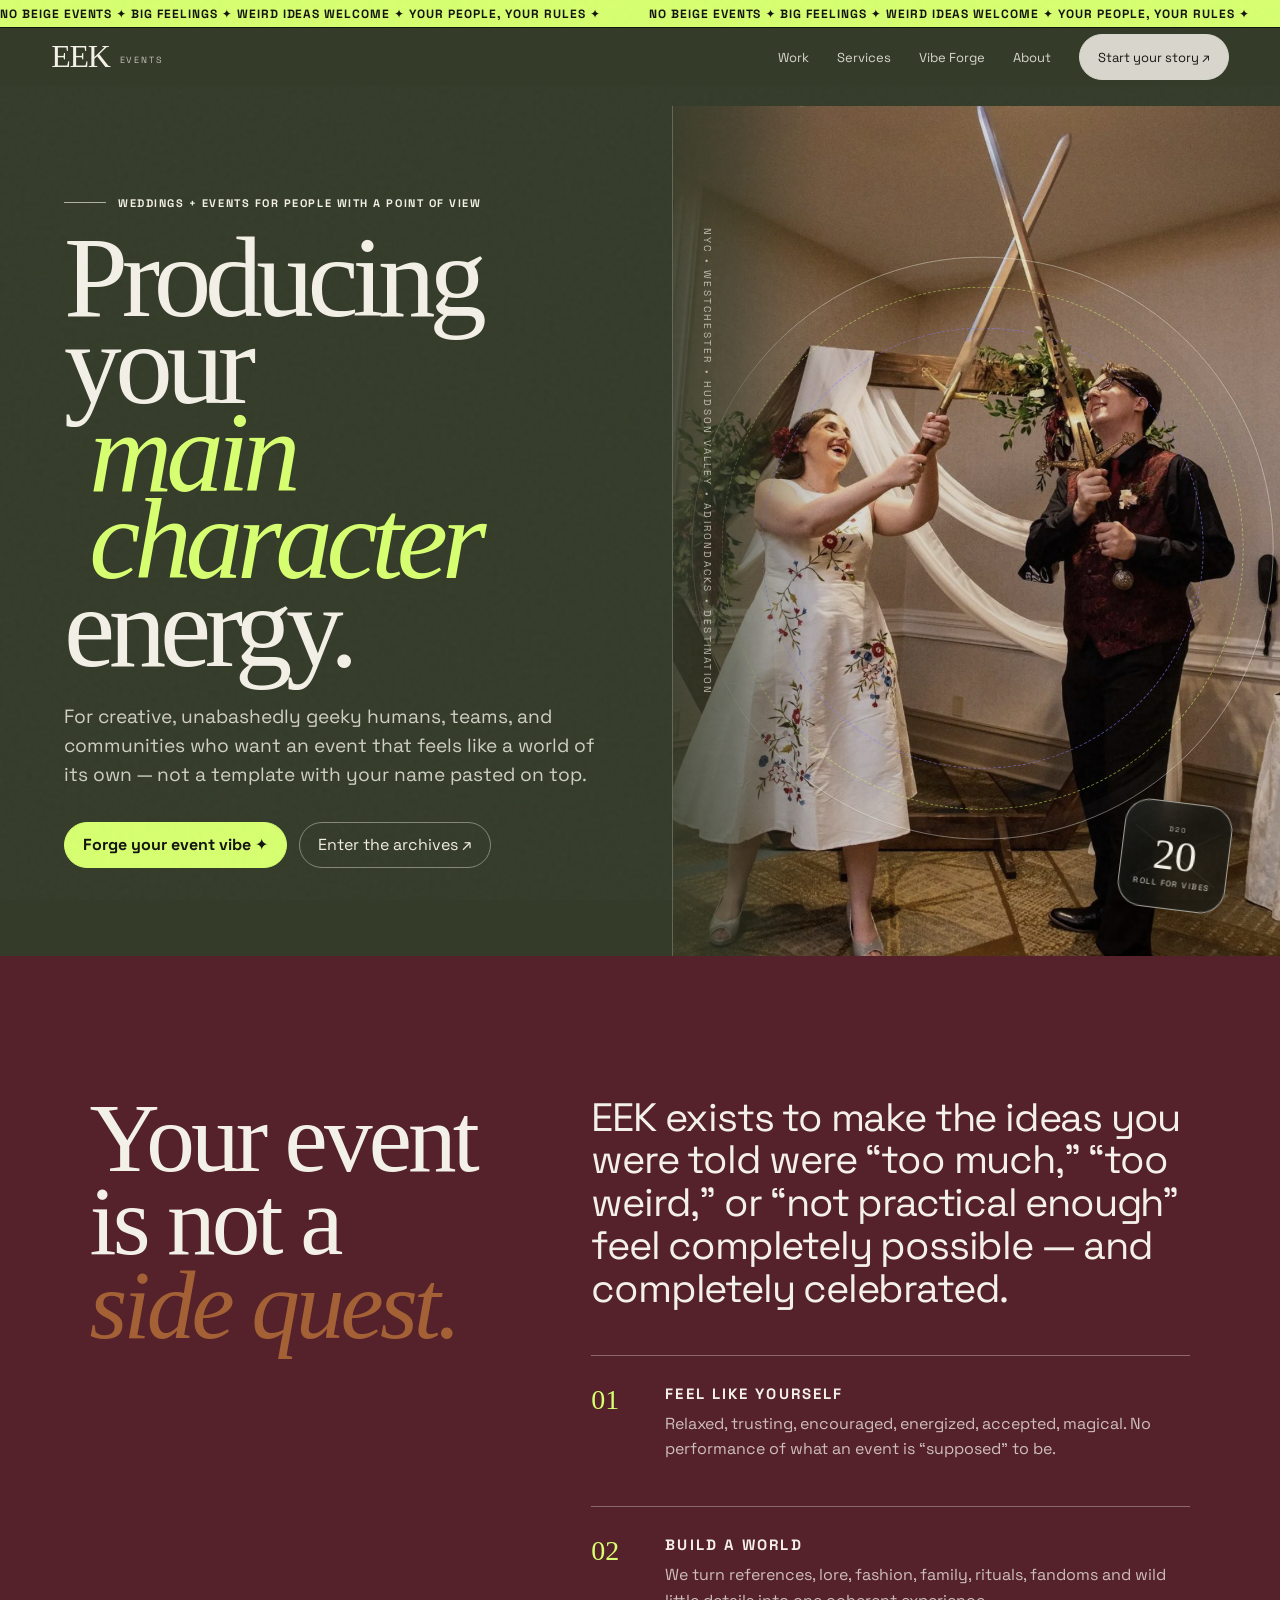
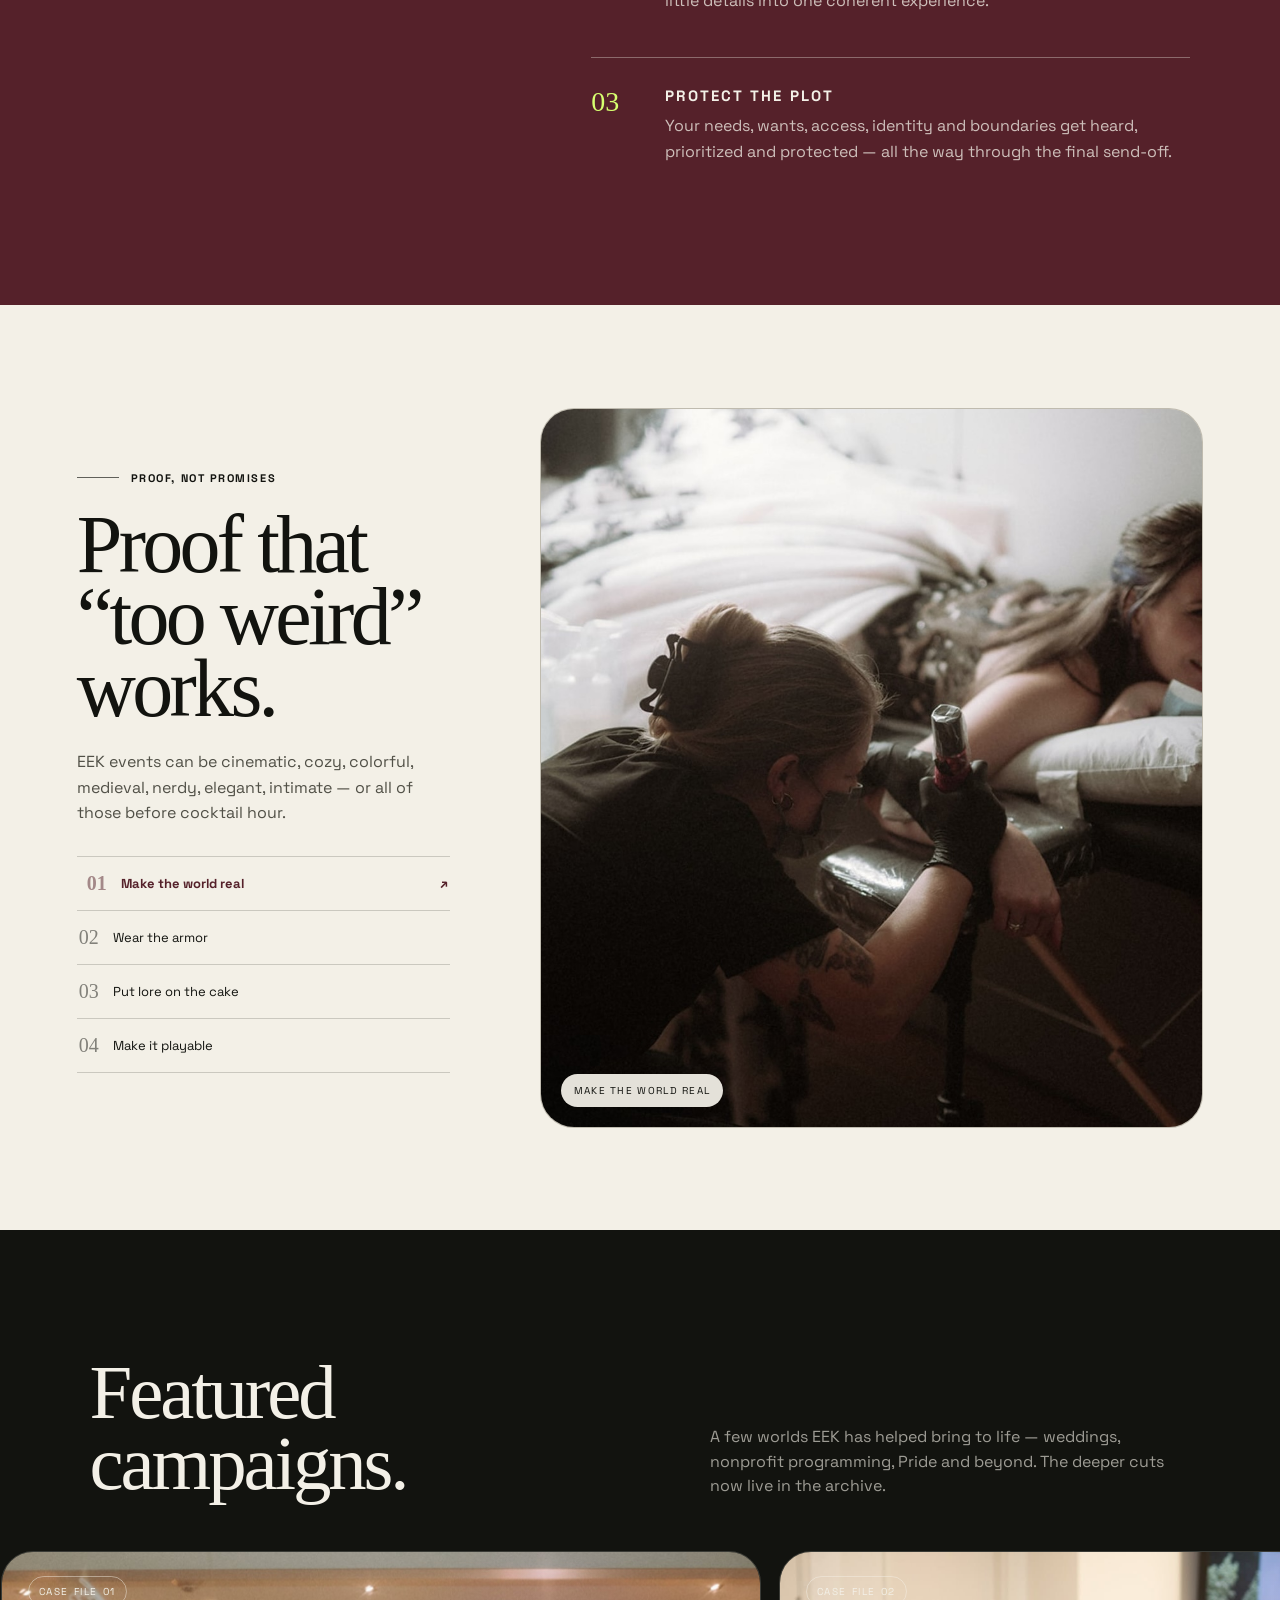
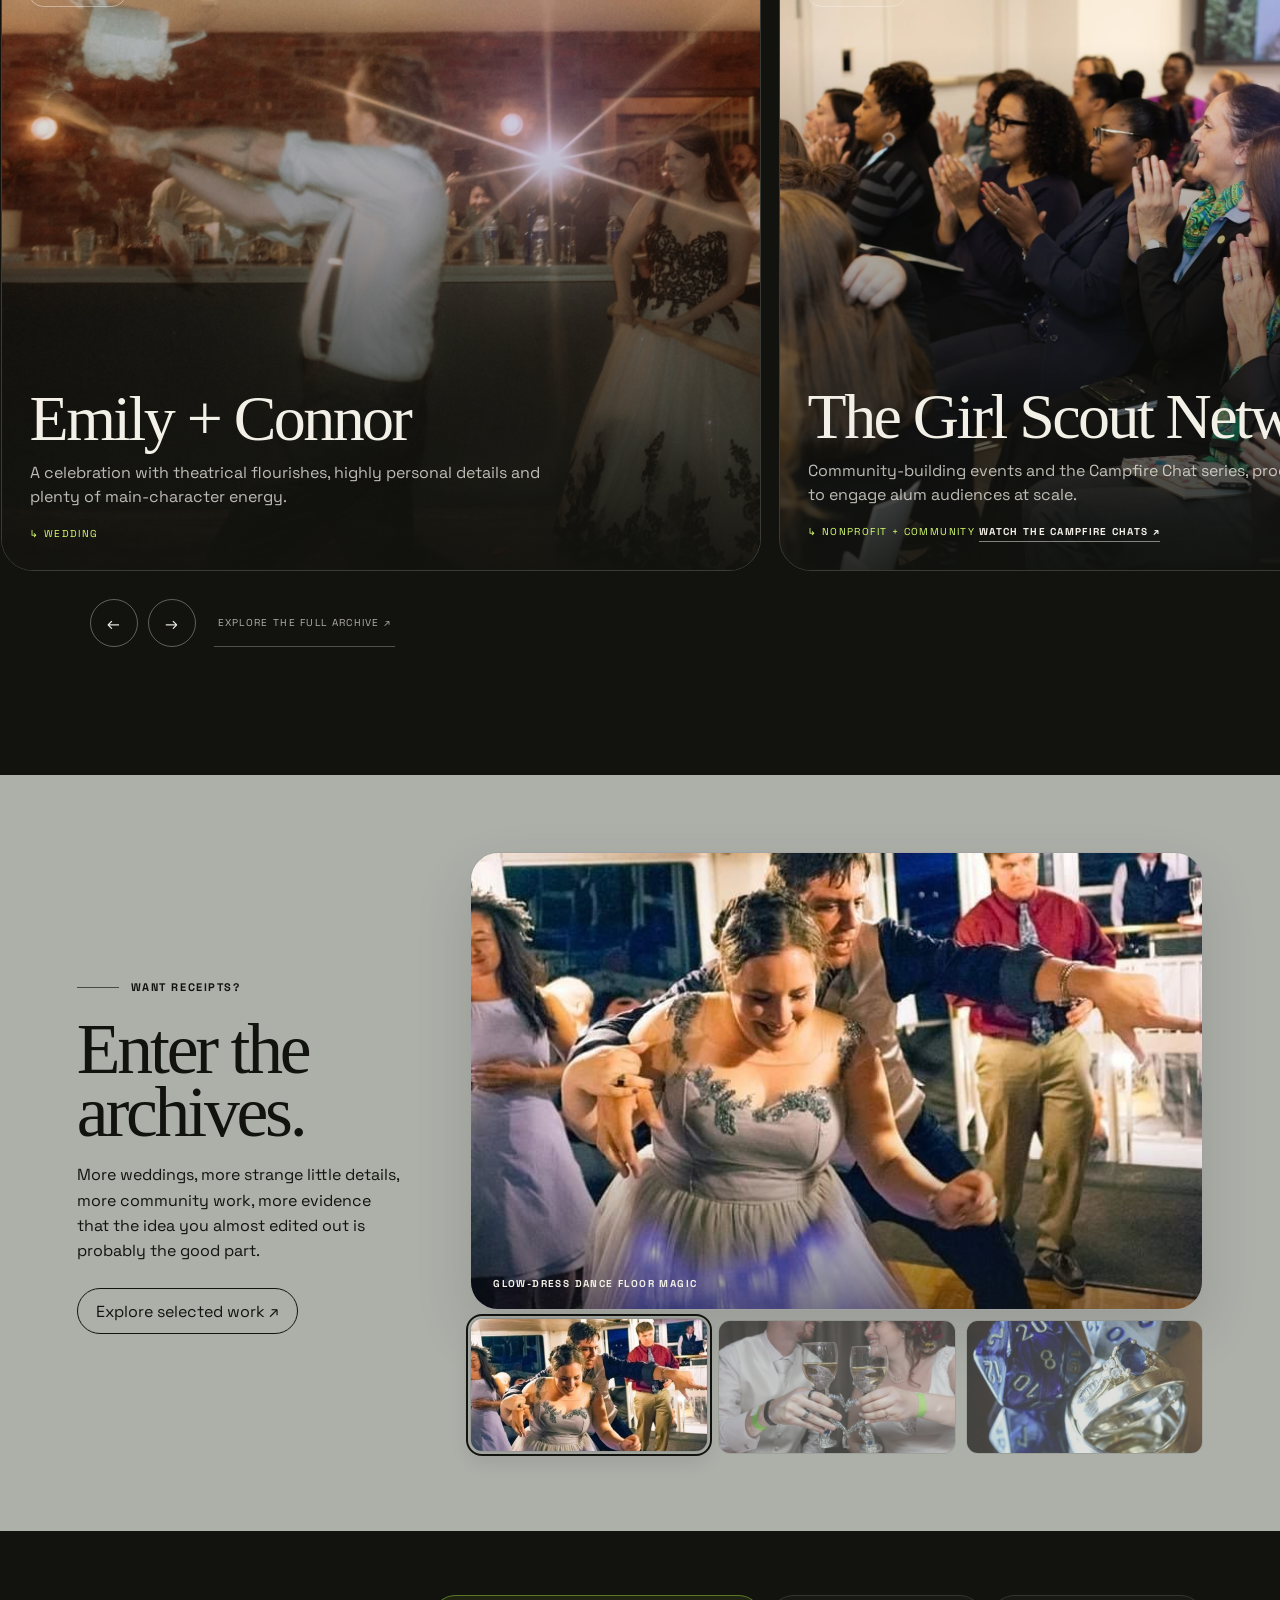
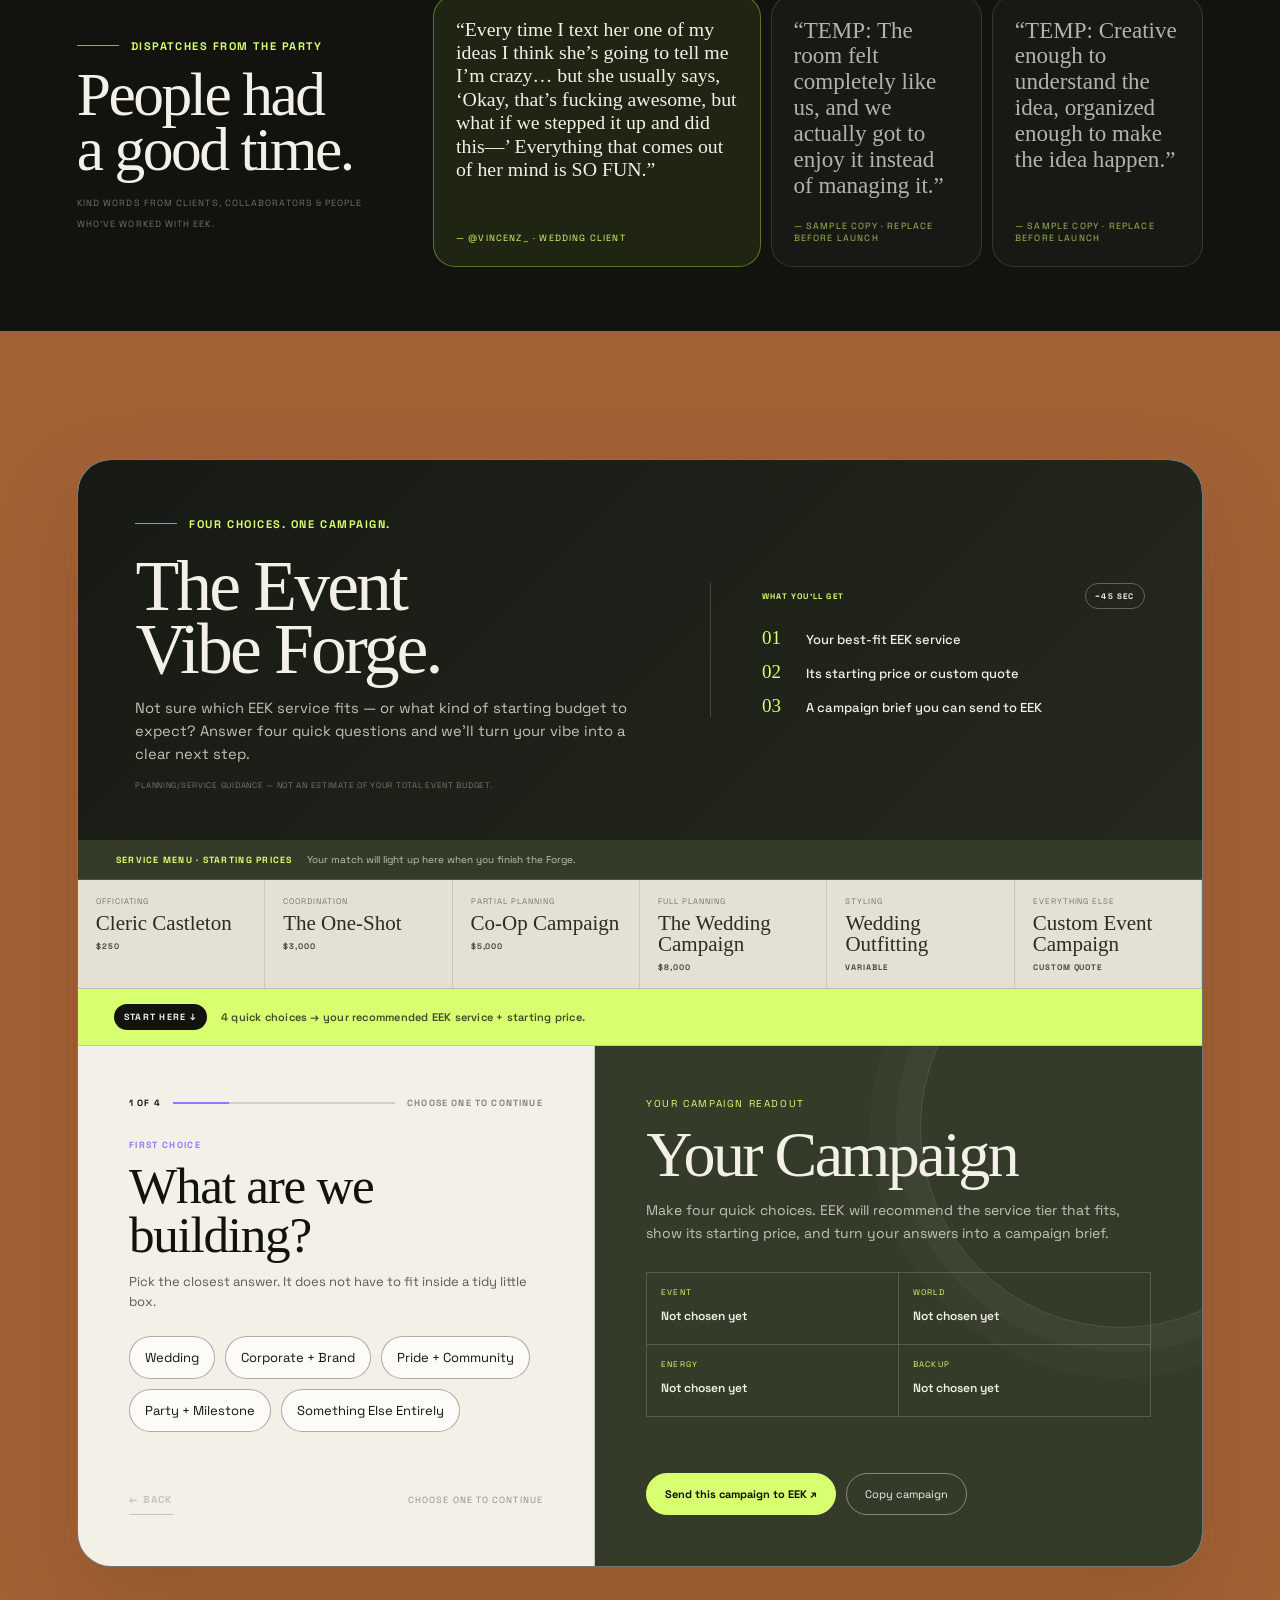
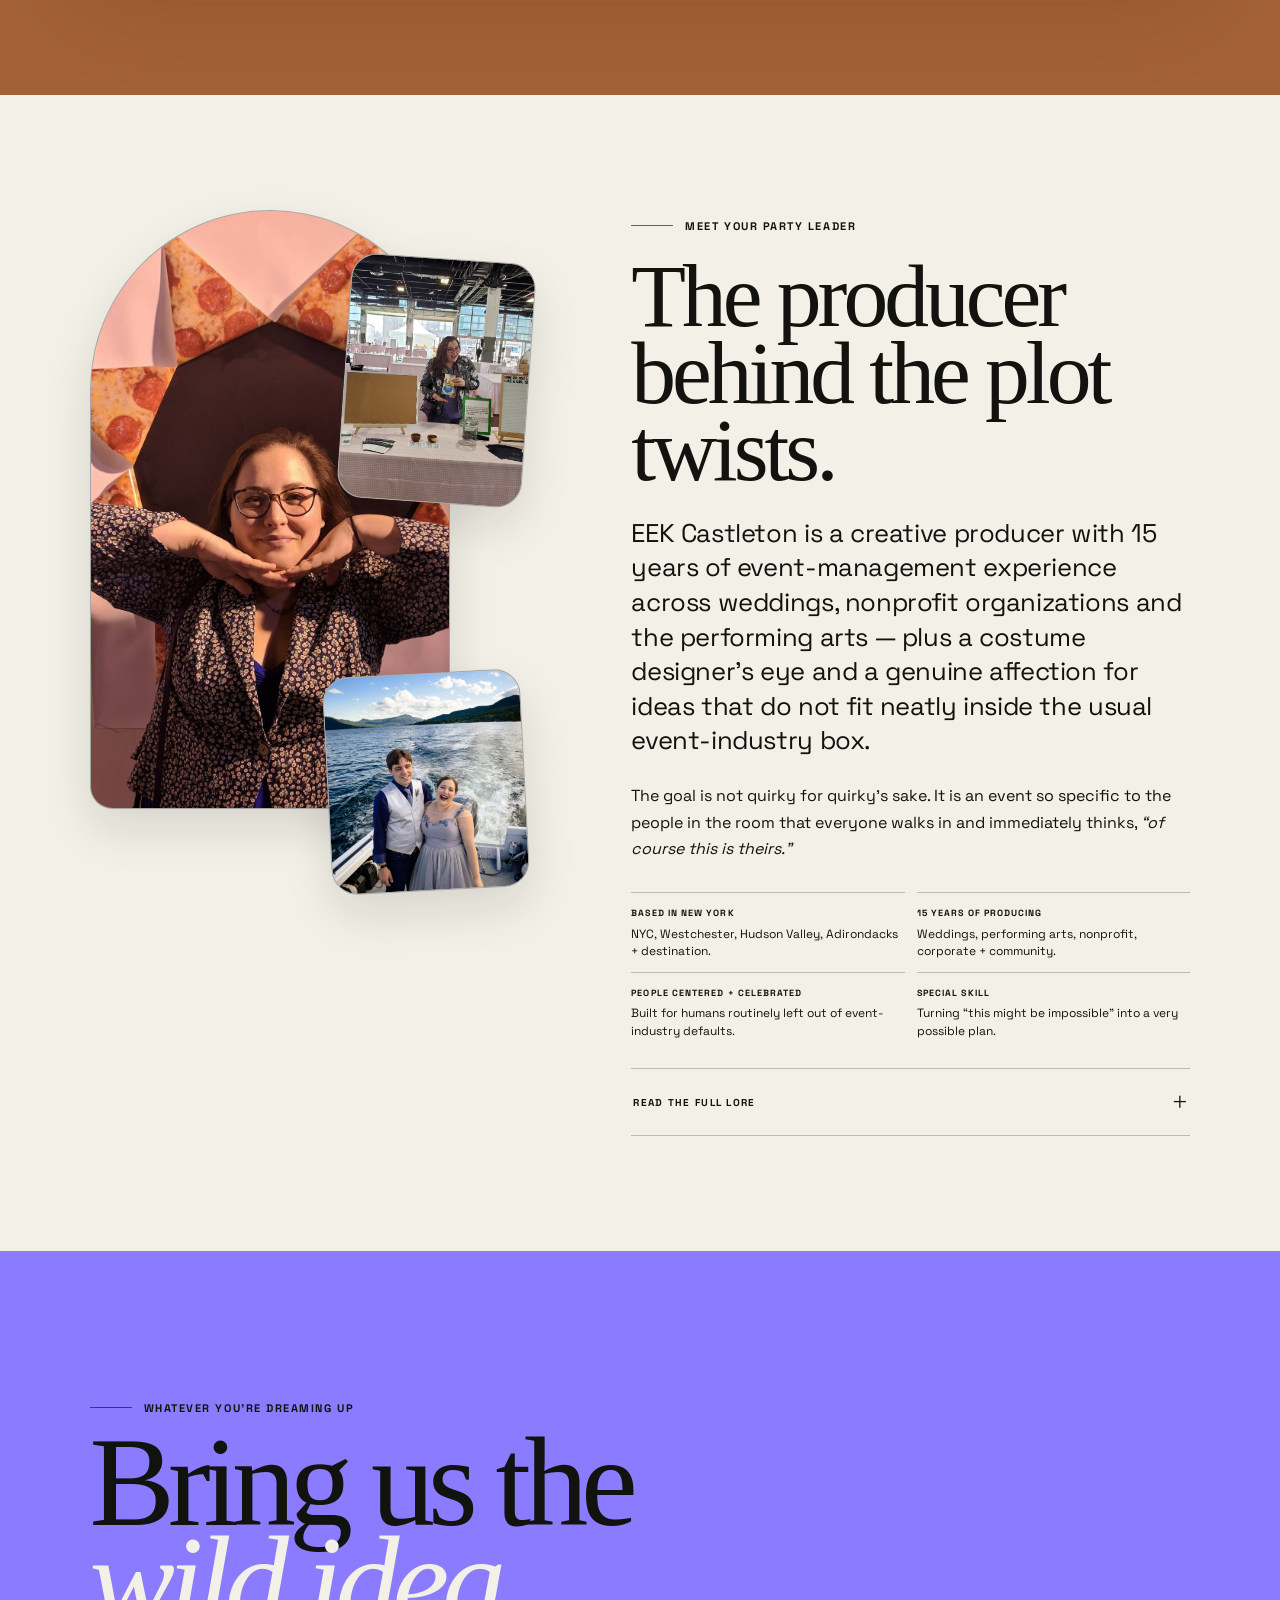
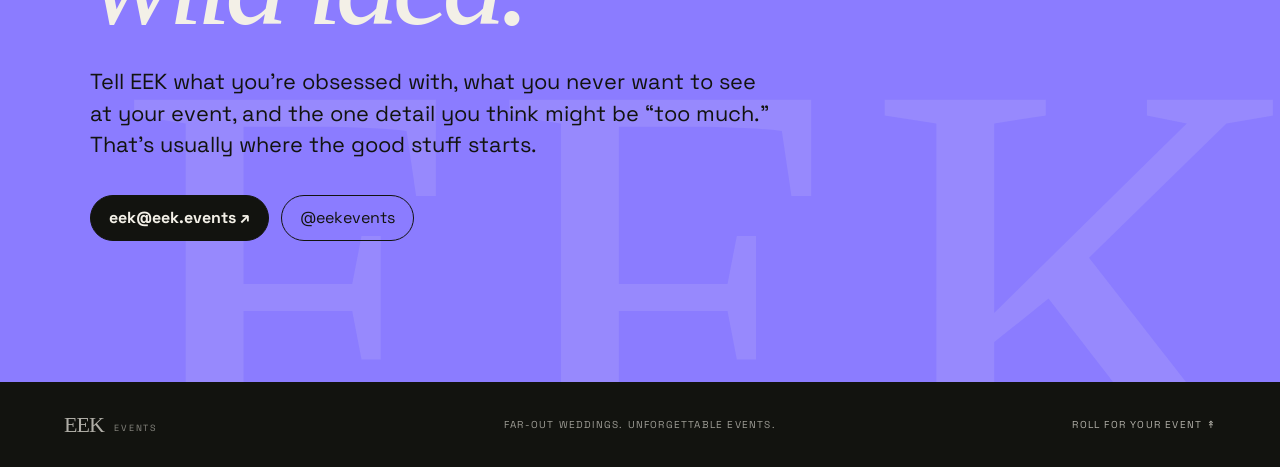
==== commit 653647a2: "Polish sticky navigation and EEK review copy" ====
--- a/index.html
+++ b/index.html
@@ -66,7 +66,7 @@
   padding:0 clamp(20px,4vw,62px);
   color:var(--paper);
   background:var(--forest);
-  border-bottom:1px solid rgba(243,240,231,.12);
+  border-bottom:none;
 }
 .logo{display:flex;align-items:center;gap:10px;font-family:var(--display);font-size:32px;line-height:.8;letter-spacing:-.04em;cursor:pointer;user-select:none}
 .logo small{display:block;font-family:var(--sans);font-size:9px;text-transform:uppercase;letter-spacing:.2em;opacity:.75;margin-top:8px}
@@ -1089,15 +1089,15 @@
     <div class="reviews-heading reveal">
       <div class="kicker">Dispatches from the party</div>
       <h2 id="reviews-title">People had<br>a good time.</h2>
-      <small>Real client words + temporary placeholders while more reviews come in.</small>
+      <small>Kind words from clients, collaborators & people who’ve worked with EEK.</small>
     </div>
     <div class="reviews-rail reveal">
       <blockquote class="review-featured">
         <p>“Every time I text her one of my ideas I think she’s going to tell me I’m crazy… but she usually says, ‘Okay, that’s fucking awesome, but what if we stepped it up and did this—’ Everything that comes out of her mind is SO FUN.”</p>
         <footer>— @vincenz_ · wedding client</footer>
       </blockquote>
-      <blockquote class="review-placeholder"><p>“The room felt completely like us, and we actually got to enjoy it instead of managing it.”</p><footer>— Sample copy · replace before launch</footer></blockquote>
-      <blockquote class="review-placeholder"><p>“Creative enough to understand the idea, organized enough to make the idea happen.”</p><footer>— Sample copy · replace before launch</footer></blockquote>
+      <blockquote class="review-placeholder"><p>“TEMP: The room felt completely like us, and we actually got to enjoy it instead of managing it.”</p><footer>— Sample copy · replace before launch</footer></blockquote>
+      <blockquote class="review-placeholder"><p>“TEMP: Creative enough to understand the idea, organized enough to make the idea happen.”</p><footer>— Sample copy · replace before launch</footer></blockquote>
     </div>
   </section>
 
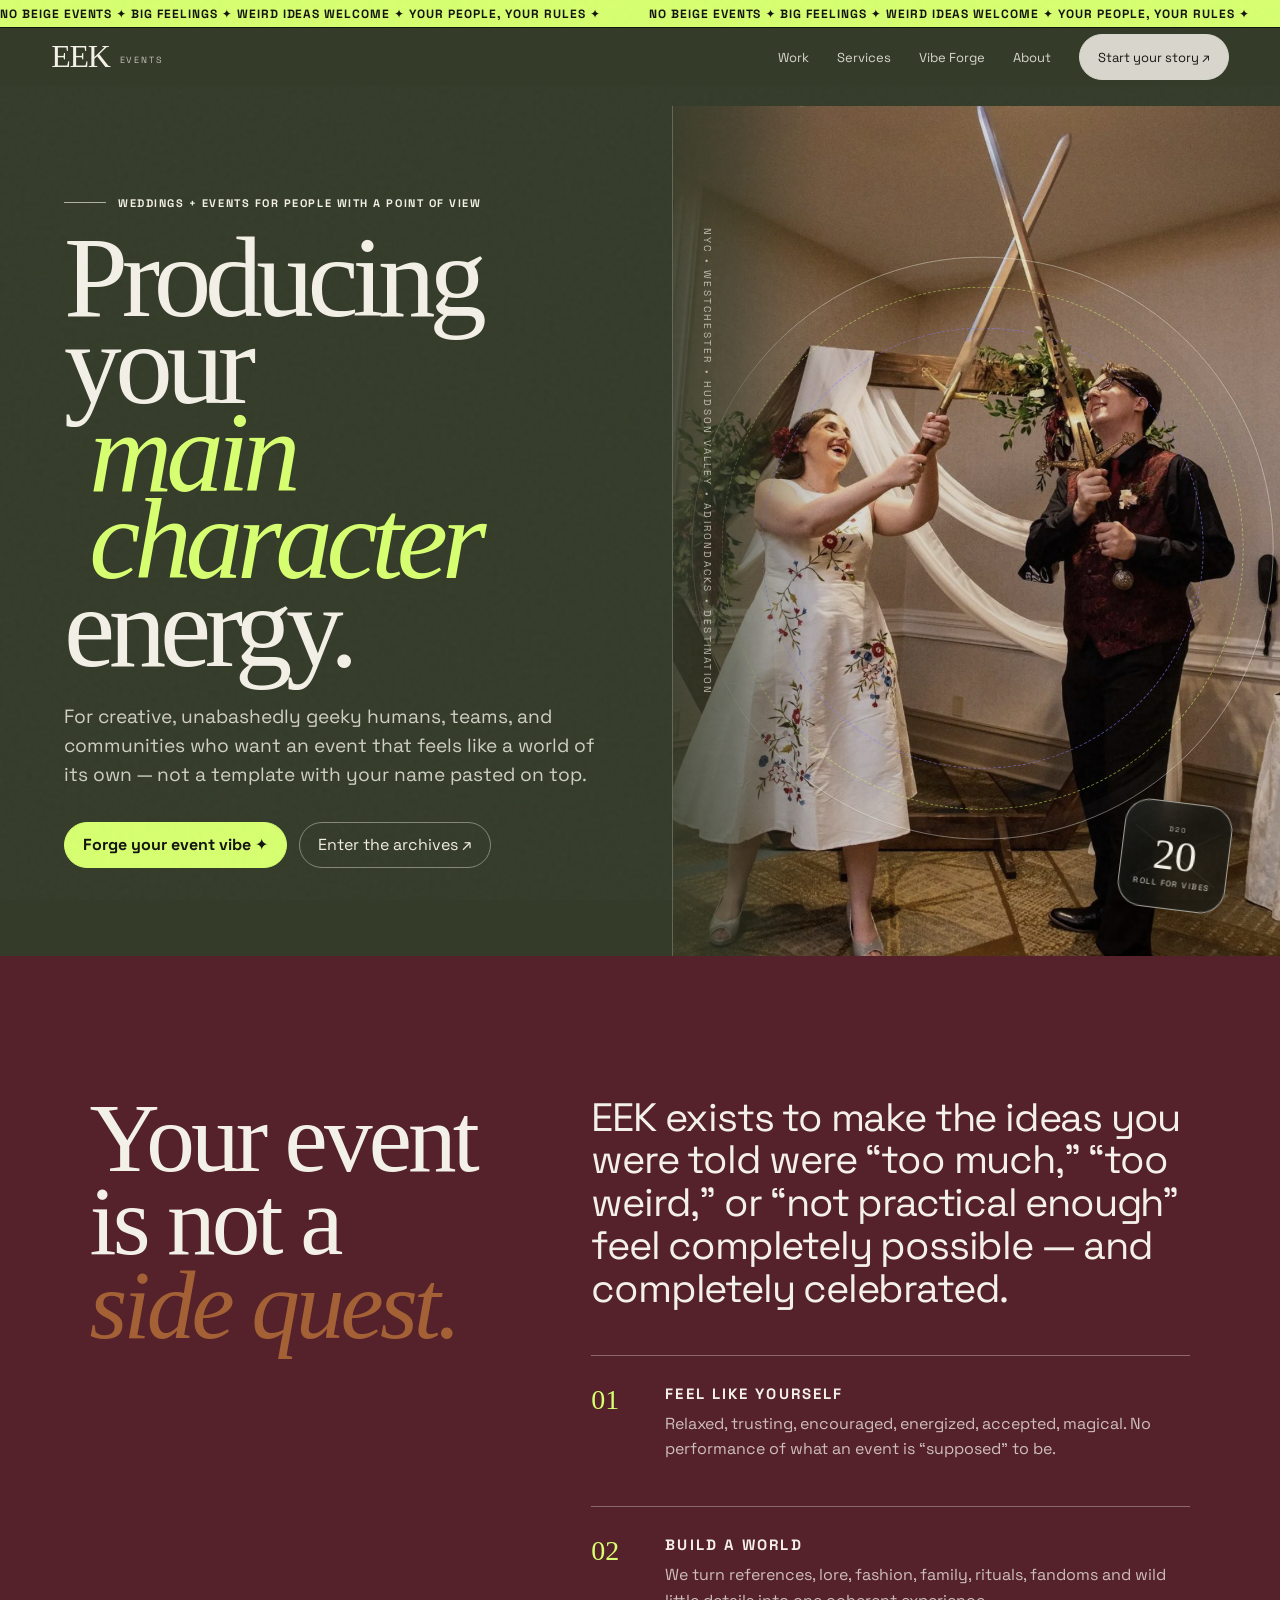
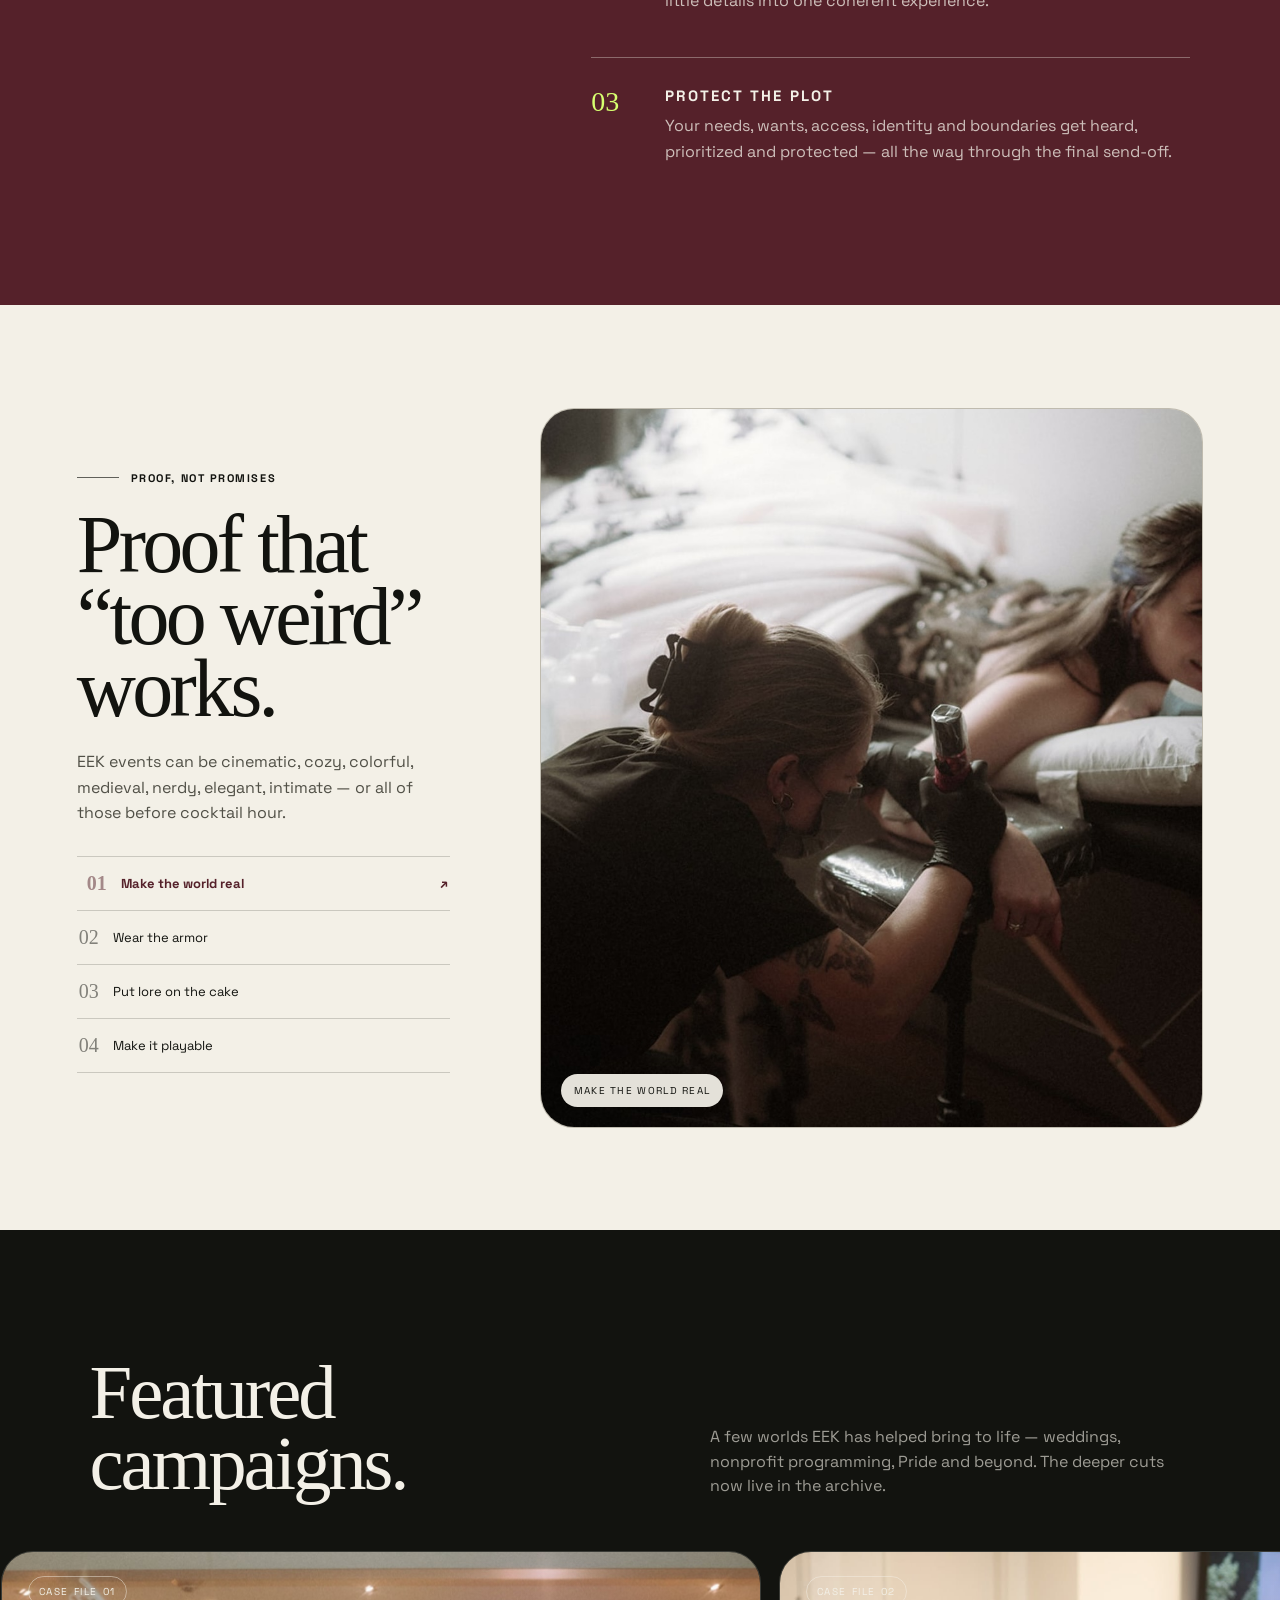
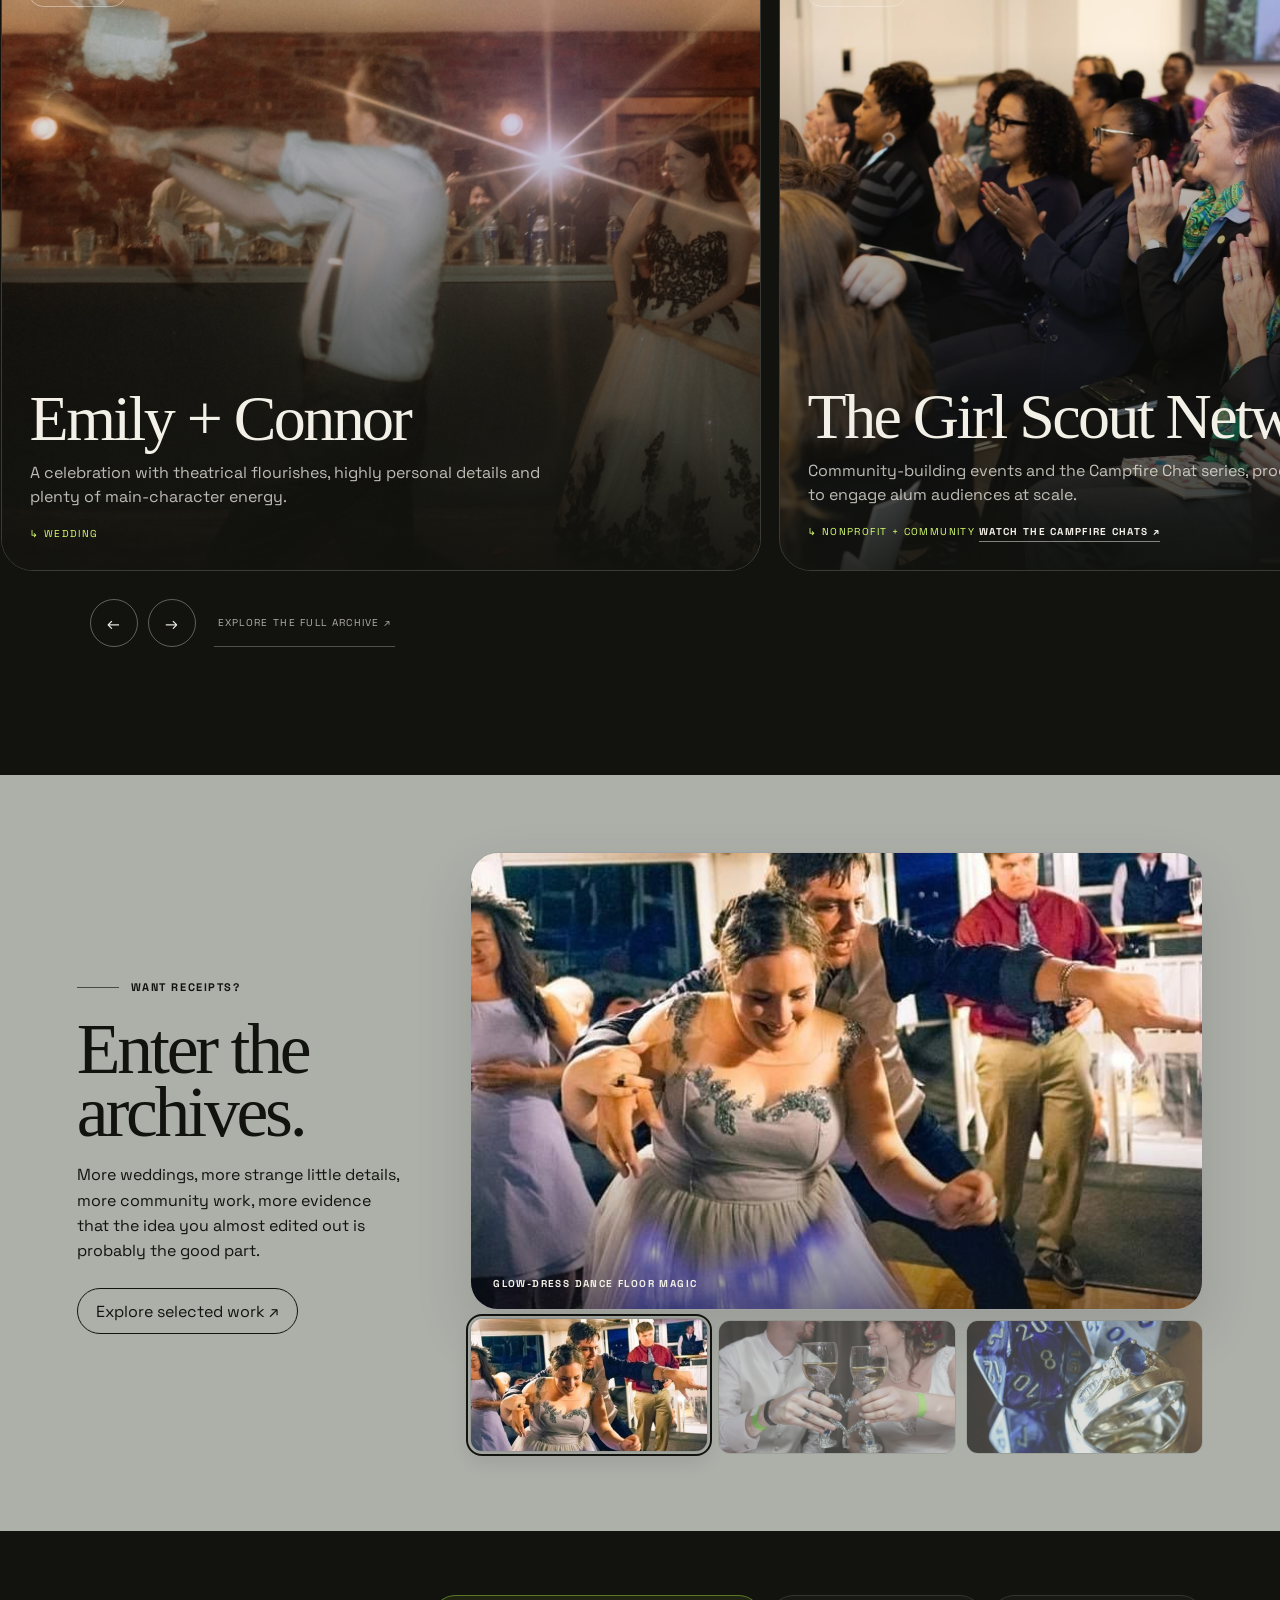
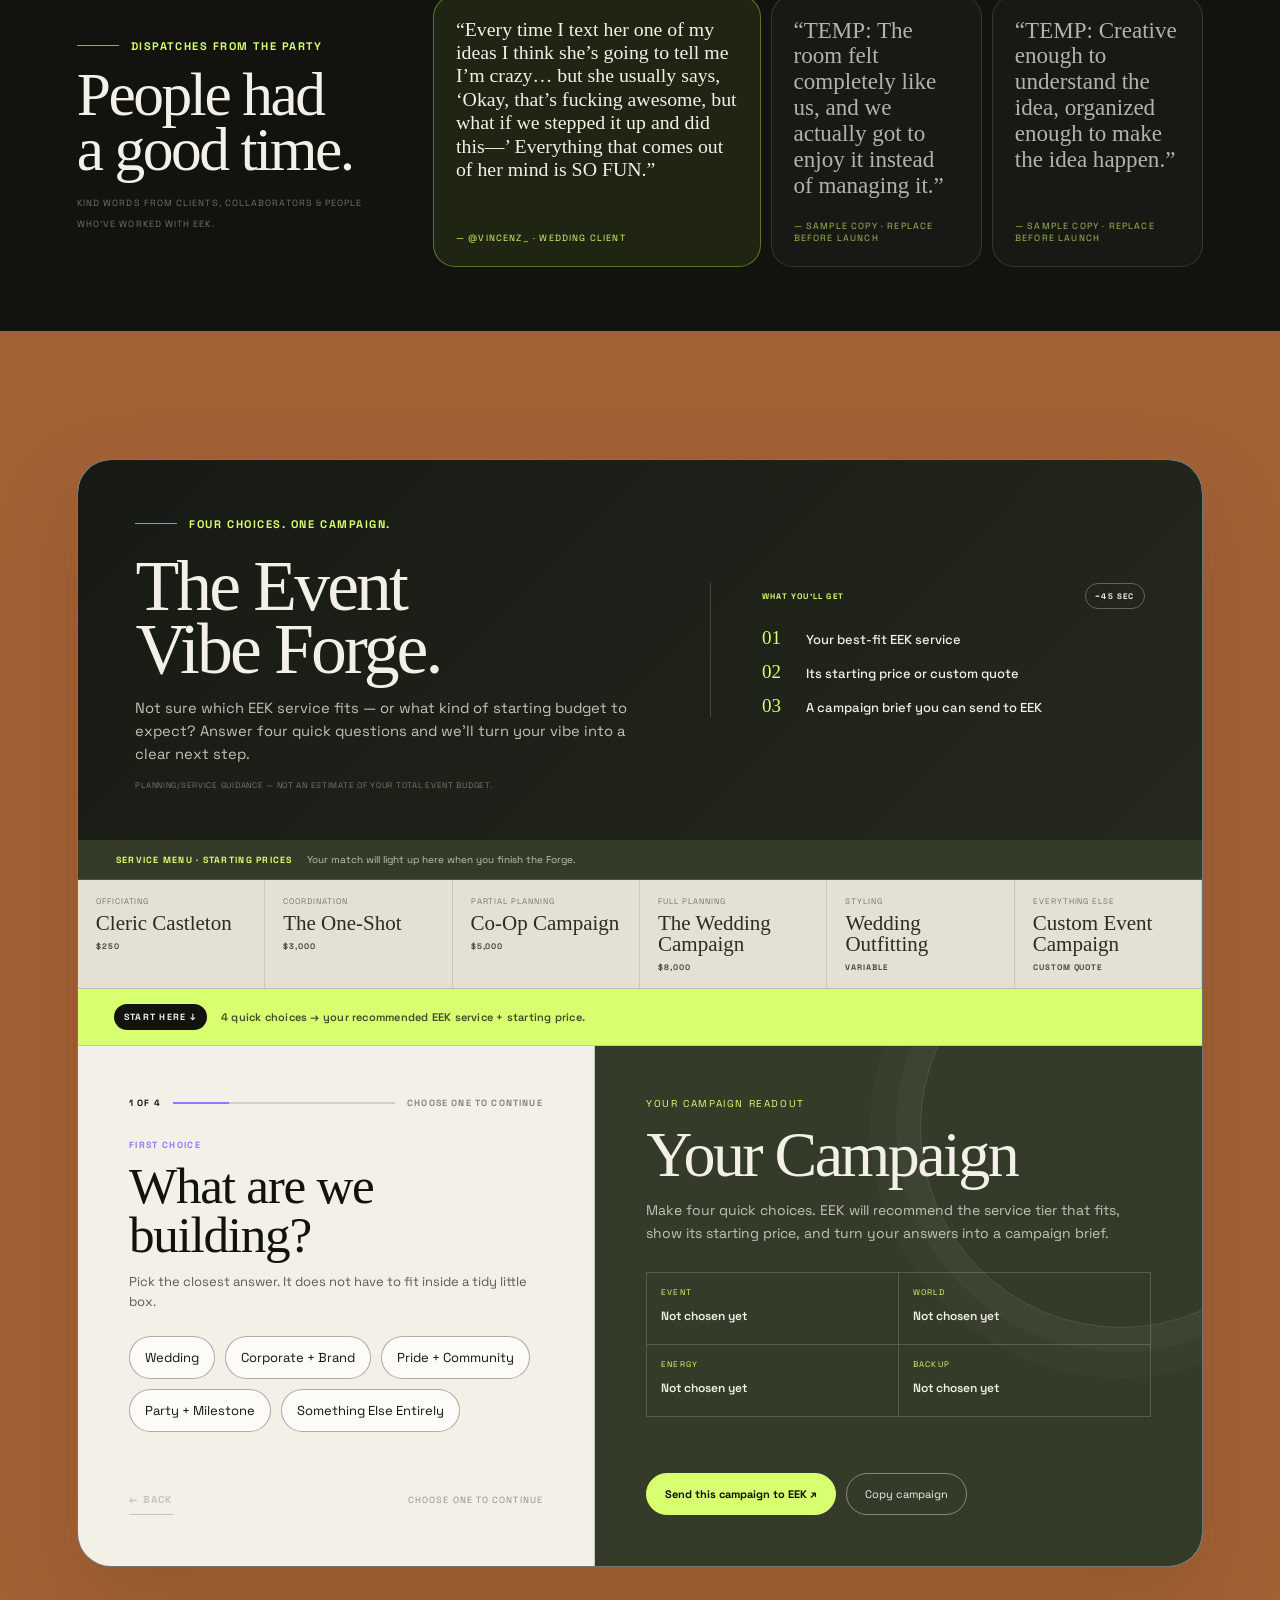
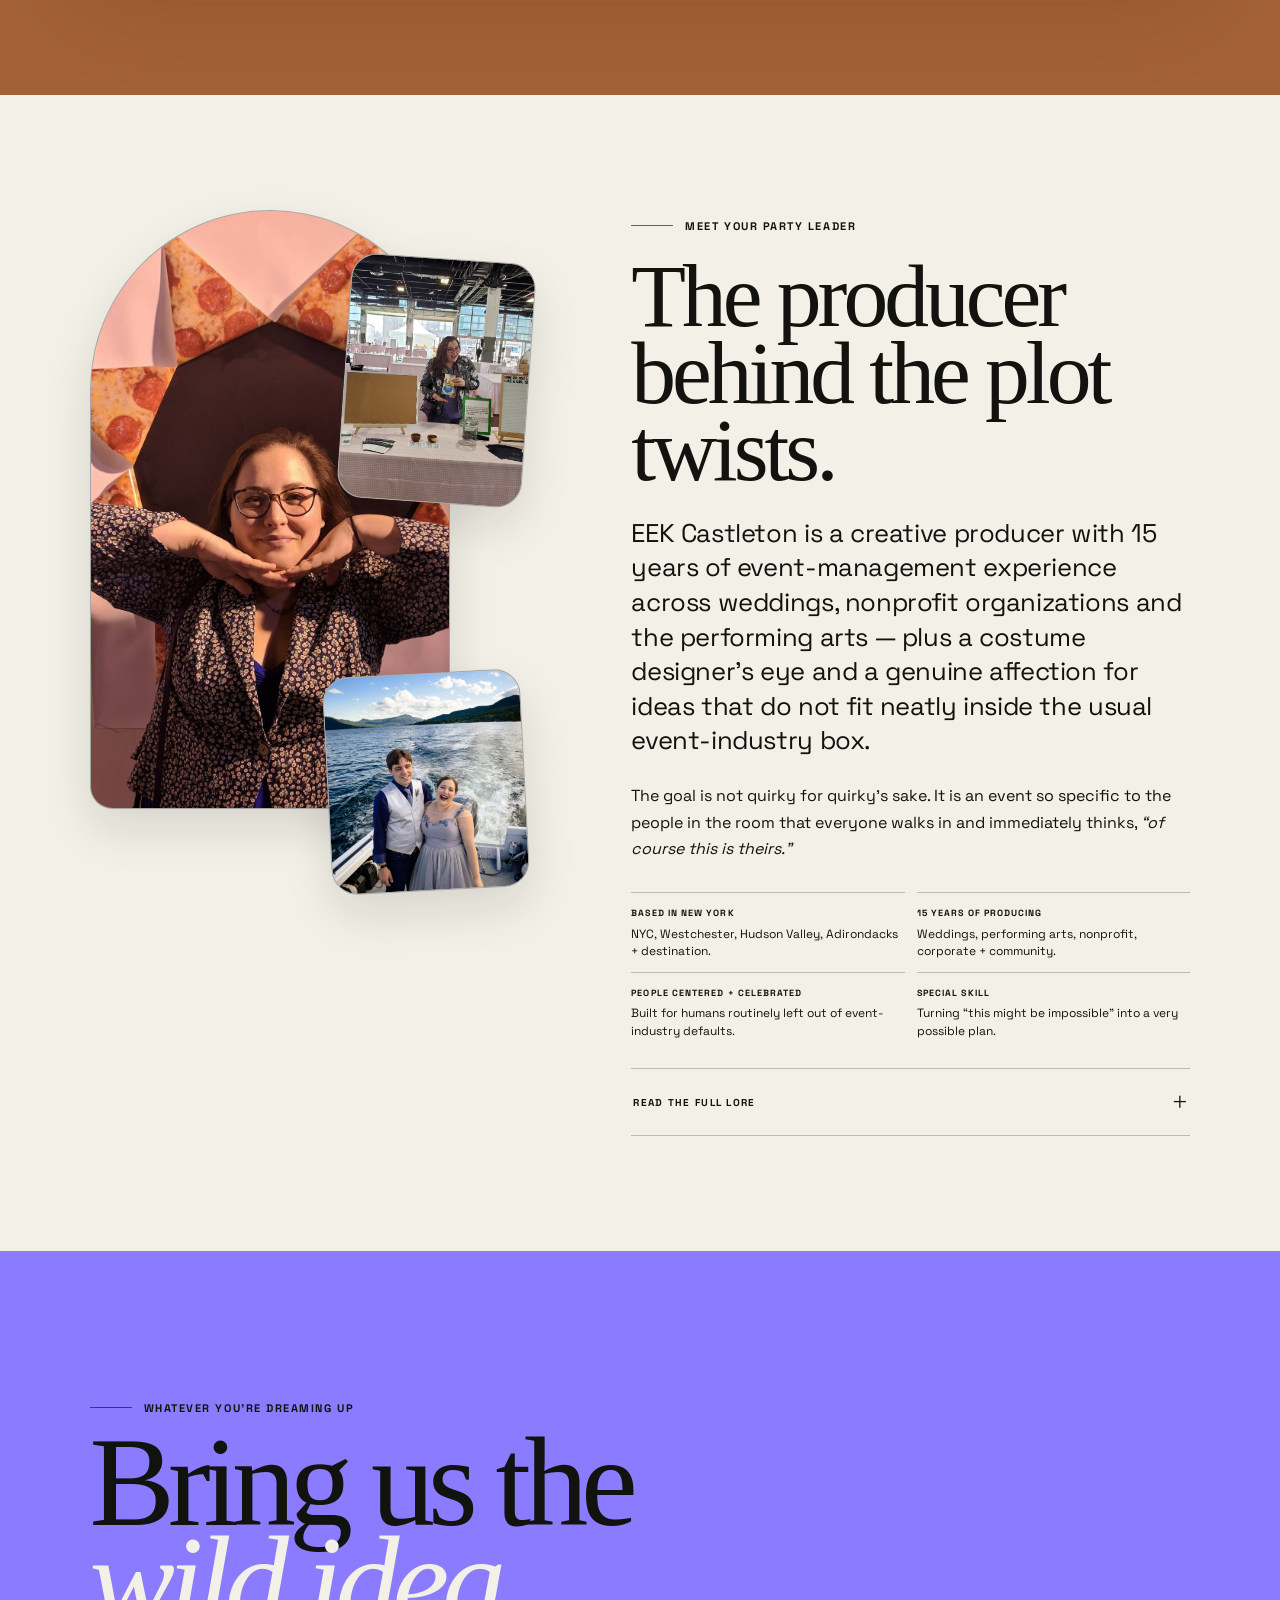
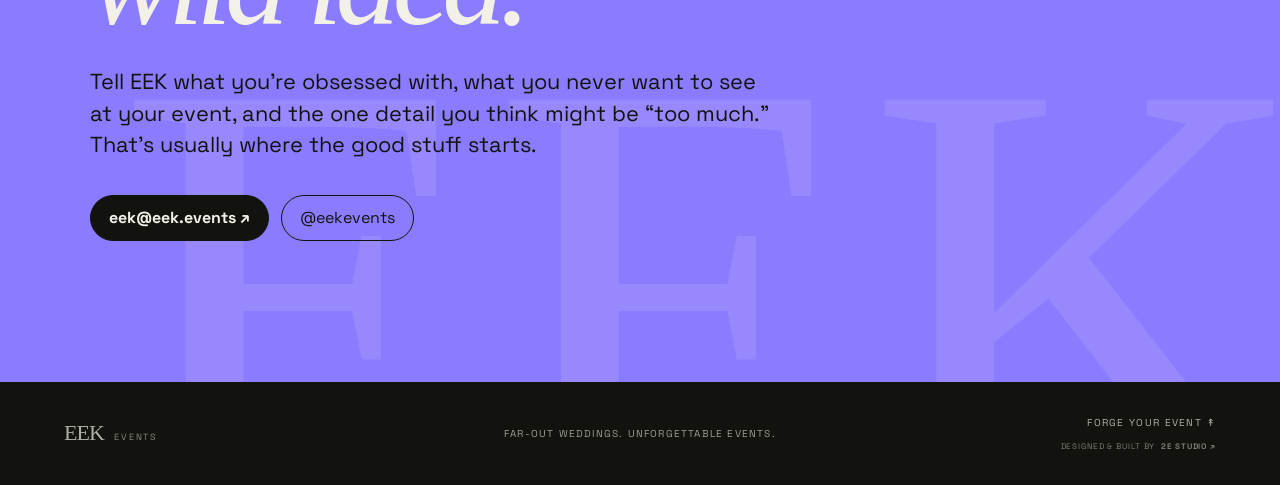
==== commit d8f4c902: "Polish EEK footer and add 2e Studio credit" ====
--- a/index.html
+++ b/index.html
@@ -931,6 +931,81 @@
   .forge-outcomes li strong{font-size:12px}
   .forge-service-menu>summary{background:var(--forest);padding:14px 18px}
   .forge-guide-note{padding:13px 18px}
+}
+/* Footer polish + 2e Studio signature */
+
+.footer-right{
+  text-align:right;
+  display:flex;
+  flex-direction:column;
+  align-items:flex-end;
+  gap:12px;
+}
+
+.footer-forge{
+  font-size:10px;
+  letter-spacing:.13em;
+  opacity:.72;
+}
+
+.studio-credit{
+  display:flex;
+  align-items:baseline;
+  gap:6px;
+  font-size:8px;
+  letter-spacing:.11em;
+  opacity:.48 !important;
+  text-transform:uppercase;
+  white-space:nowrap;
+  transition:opacity .25s ease;
+}
+
+.studio-credit:hover{
+  opacity:1 !important;
+}
+
+.studio-name{
+  position:relative;
+  font-weight:700;
+  background:linear-gradient(
+    105deg,
+    var(--paper) 0%,
+    var(--paper) 35%,
+    var(--acid) 48%,
+    #fff 52%,
+    var(--paper) 65%,
+    var(--paper) 100%
+  );
+  background-size:240% 100%;
+  background-position:100% 0;
+  -webkit-background-clip:text;
+  background-clip:text;
+  -webkit-text-fill-color:transparent;
+  animation:studioGlow 6s ease-in-out infinite;
+}
+
+@keyframes studioGlow{
+  0%,72%,100%{background-position:100% 0;}
+  84%{background-position:0% 0;}
+}
+
+@media (max-width:720px){
+  .footer-right{
+    text-align:left;
+    align-items:flex-start;
+  }
+
+  .studio-credit{
+    white-space:normal;
+  }
+}
+
+@media (prefers-reduced-motion:reduce){
+  .studio-name{
+    animation:none;
+    -webkit-text-fill-color:var(--paper);
+    background:none;
+  }
 }
 
 </style>
@@ -1254,7 +1329,21 @@
     <div class="contact-inner reveal"><div class="kicker">Whatever you’re dreaming up</div><h2>Bring us the<br><em>wild idea.</em></h2><p>Tell EEK what you’re obsessed with, what you never want to see at your event, and the one detail you think might be “too much.” That’s usually where the good stuff starts.</p><div class="contact-actions"><a class="btn btn-primary" href="mailto:eek@eek.events?subject=I%20have%20a%20wild%20event%20idea">eek@eek.events ↗</a><a class="btn" href="https://www.instagram.com/eekevents" target="_blank" rel="noopener">@eekevents</a></div></div>
   </section>
 
-  <footer class="footer"><a class="logo" href="#top">EEK <small>events</small></a><div class="footer-center">Far-out weddings. Unforgettable events.</div><div class="footer-right"><a href="#forge">Roll for your event ↟</a></div></footer>
+  <footer class="footer"><a class="logo" href="#top">EEK <small>events</small></a><div class="footer-center">Far-out weddings. Unforgettable events.</div>
+    <div class="footer-right">
+  <a class="footer-forge" href="#forge">Forge your event ↟</a>
+
+  <a
+    class="studio-credit"
+    href="https://jessie2e.com"
+    target="_blank"
+    rel="noopener"
+  >
+    <span>Designed & built by</span>
+    <strong class="studio-name">2e Studio ↗</strong>
+  </a>
+</div>
+</footer>
 </div>
 
 <script>
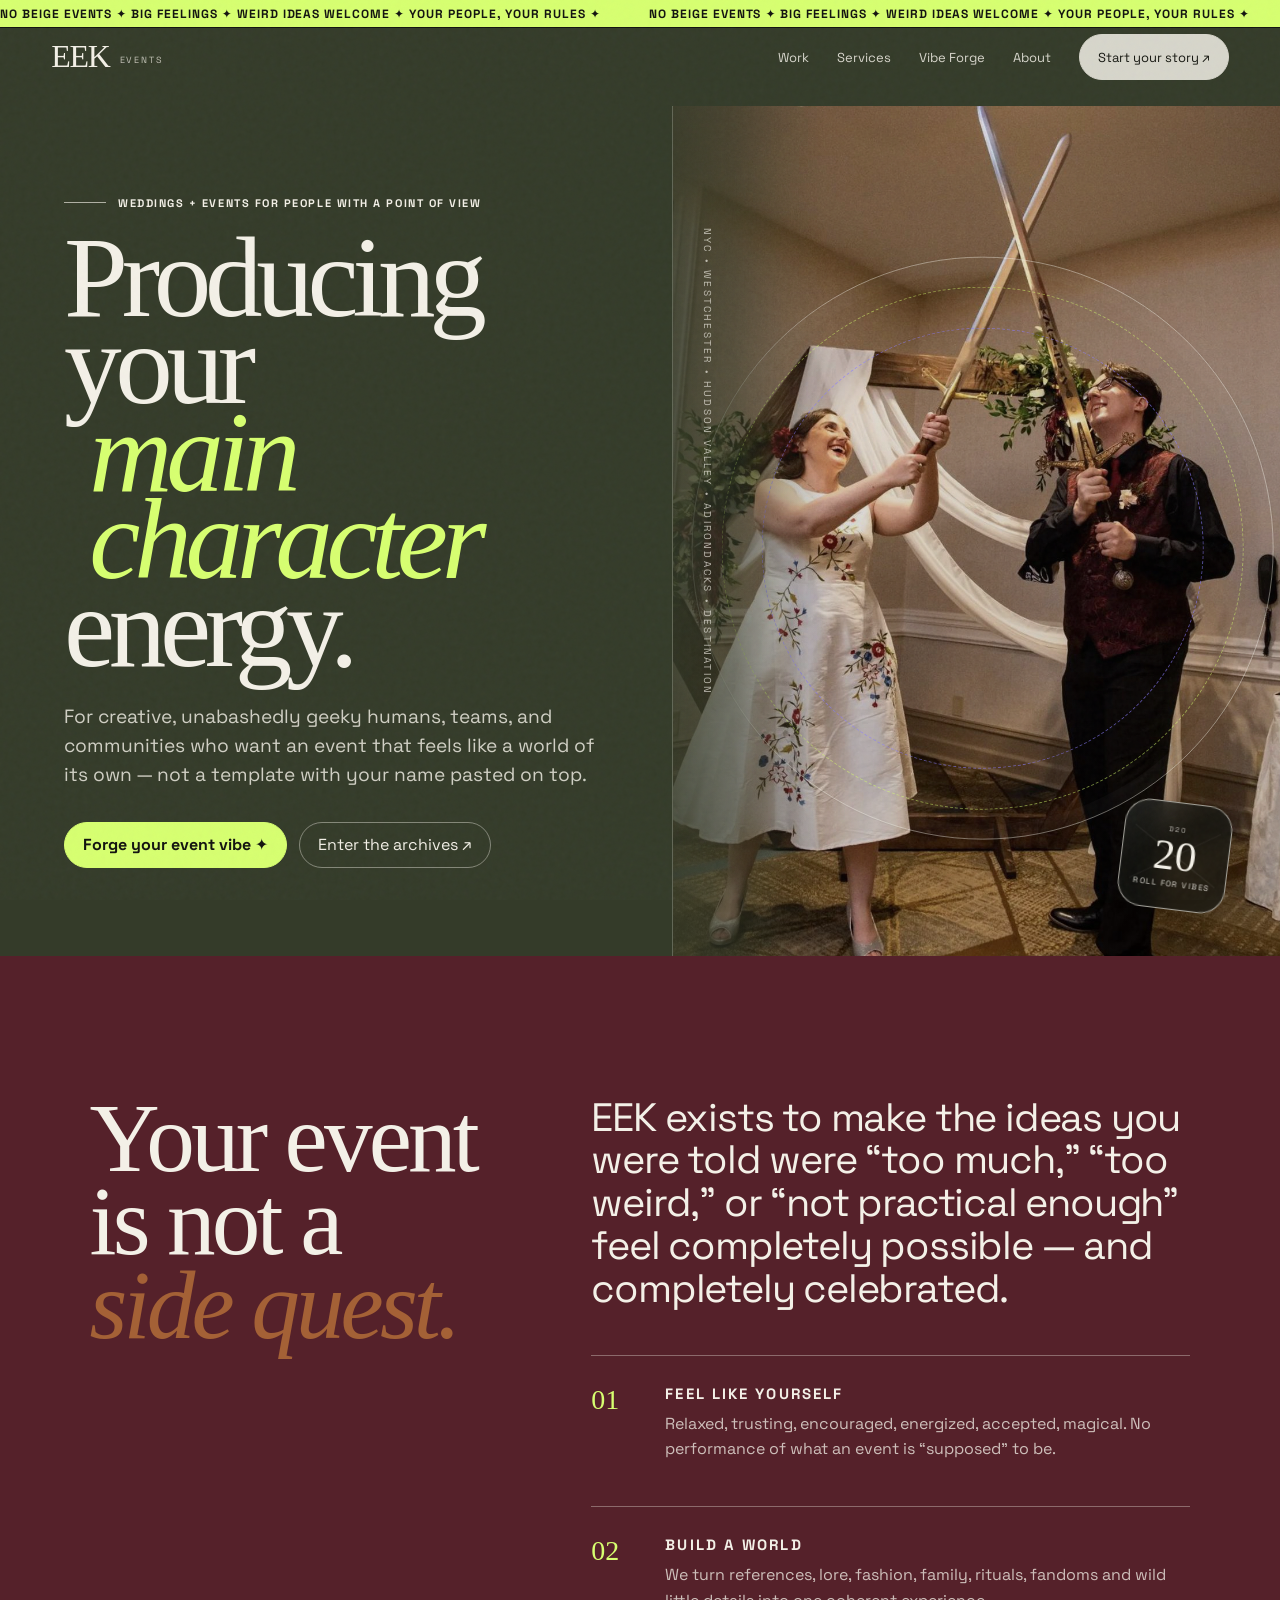
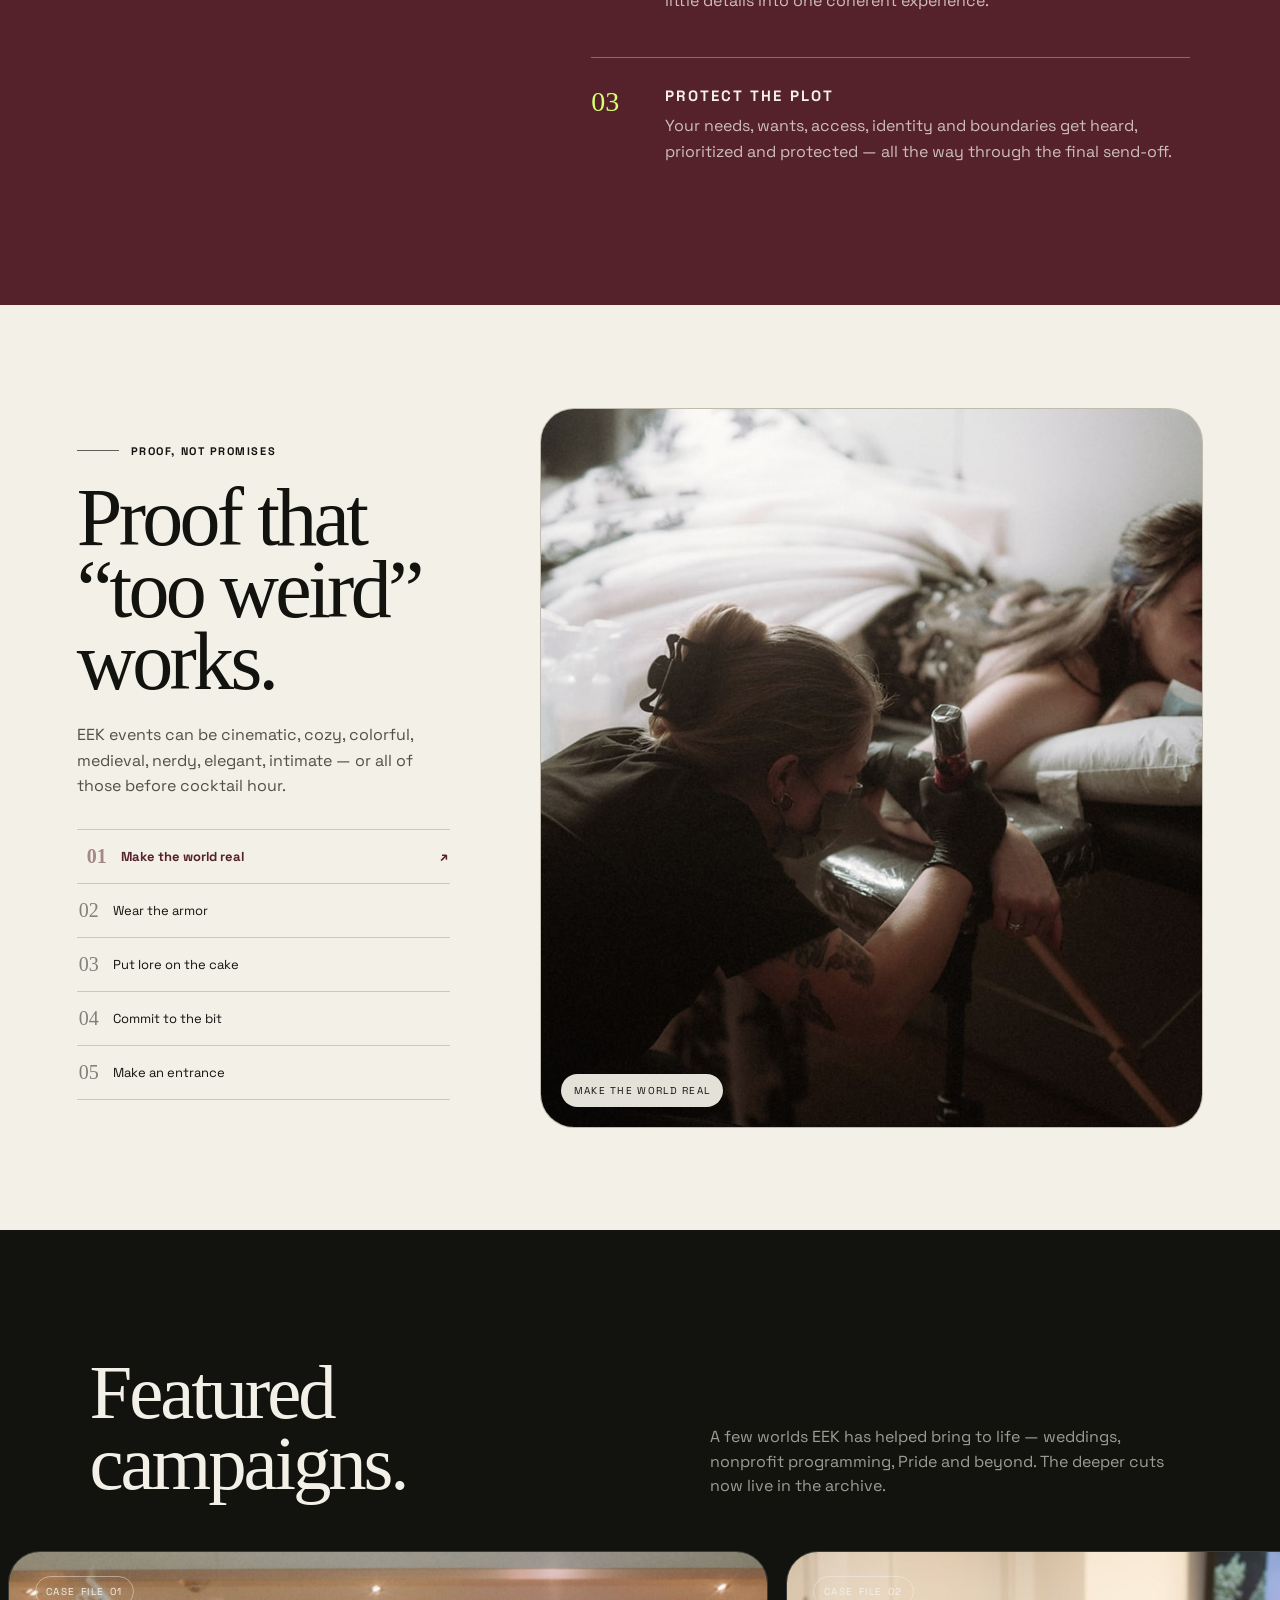
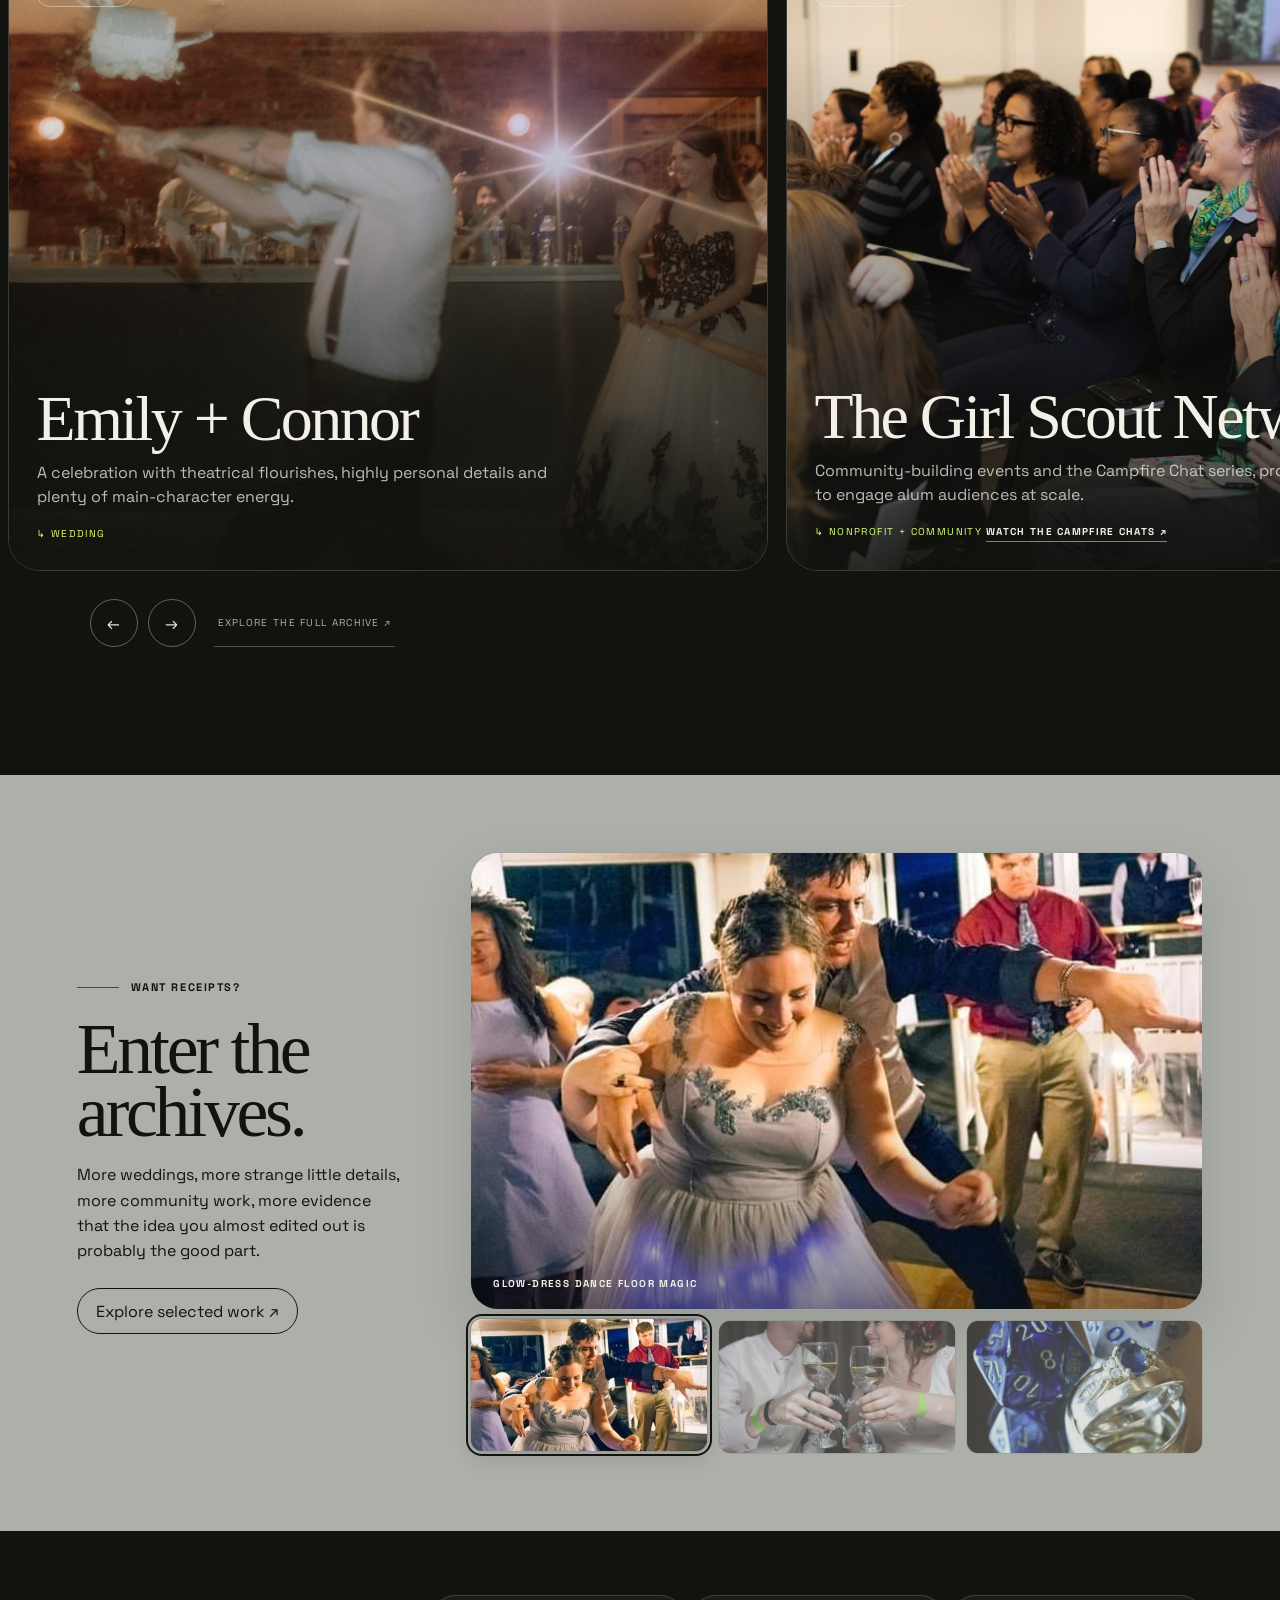
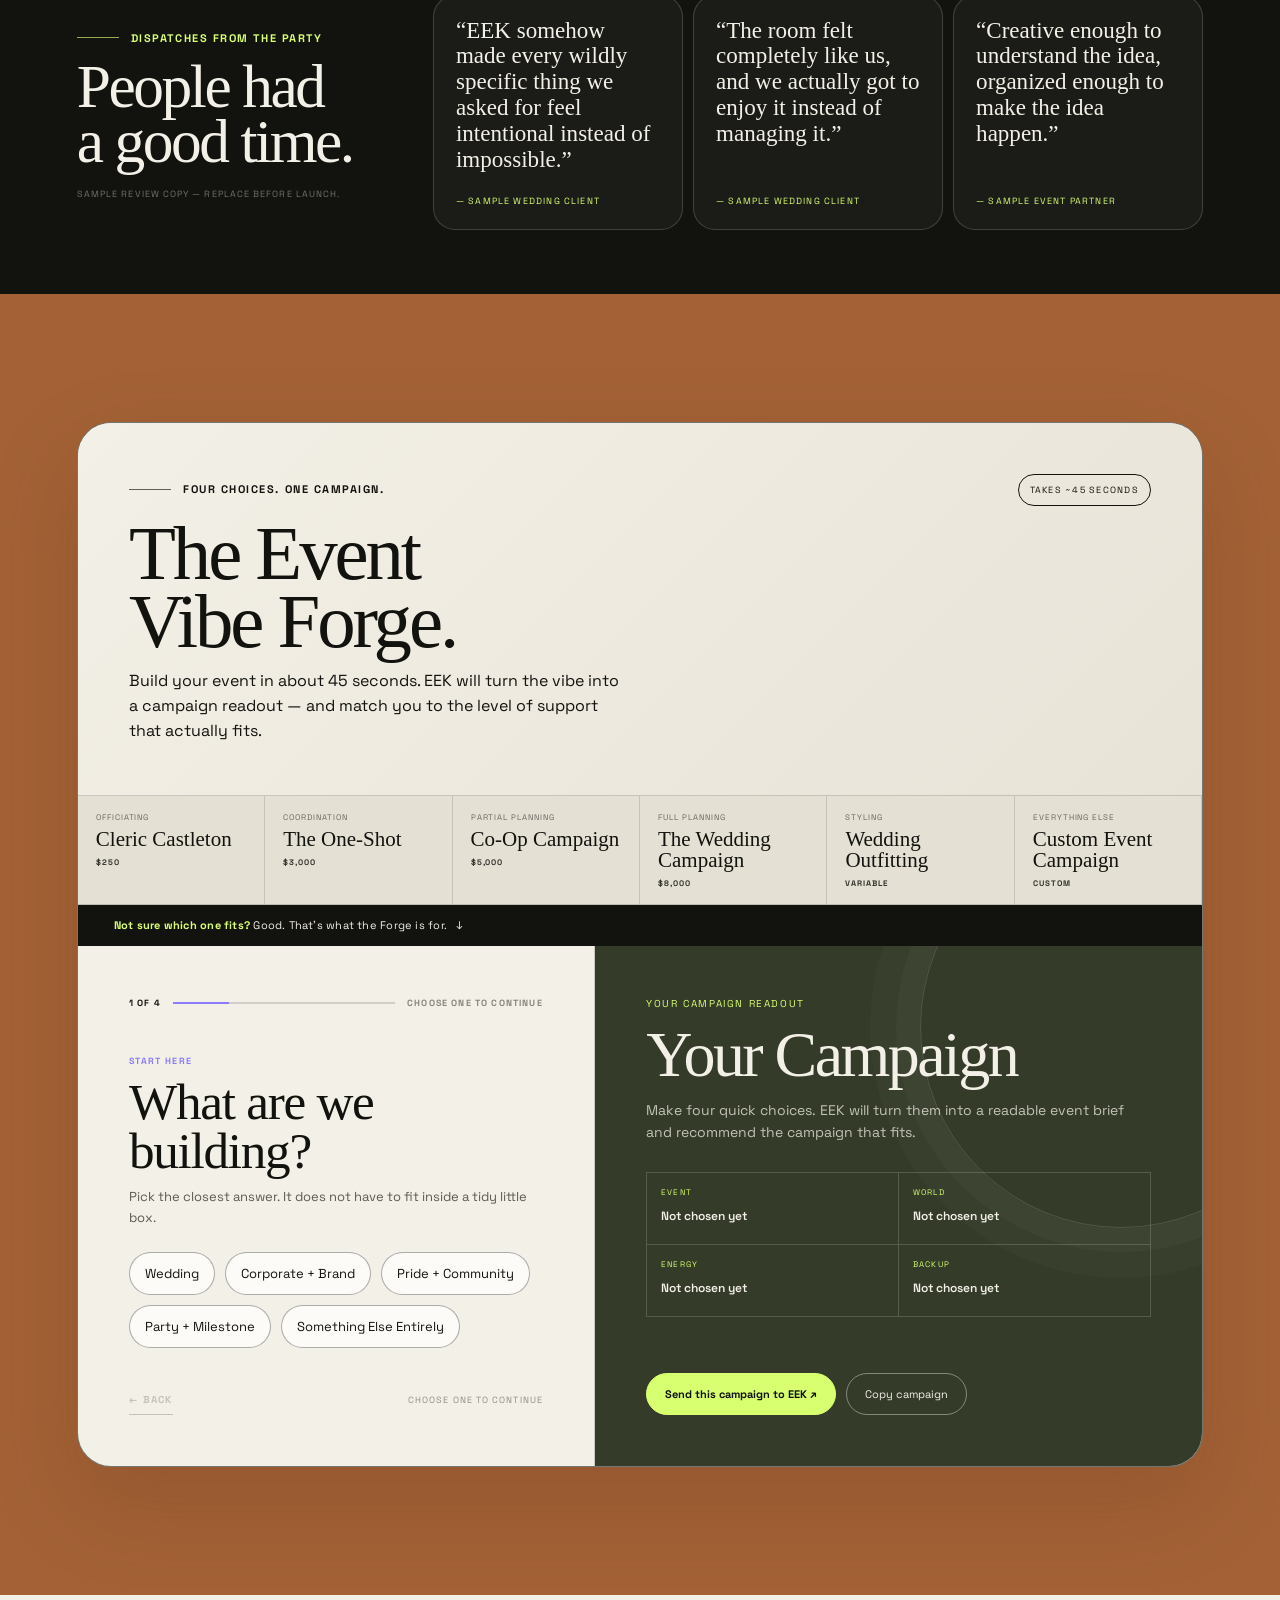
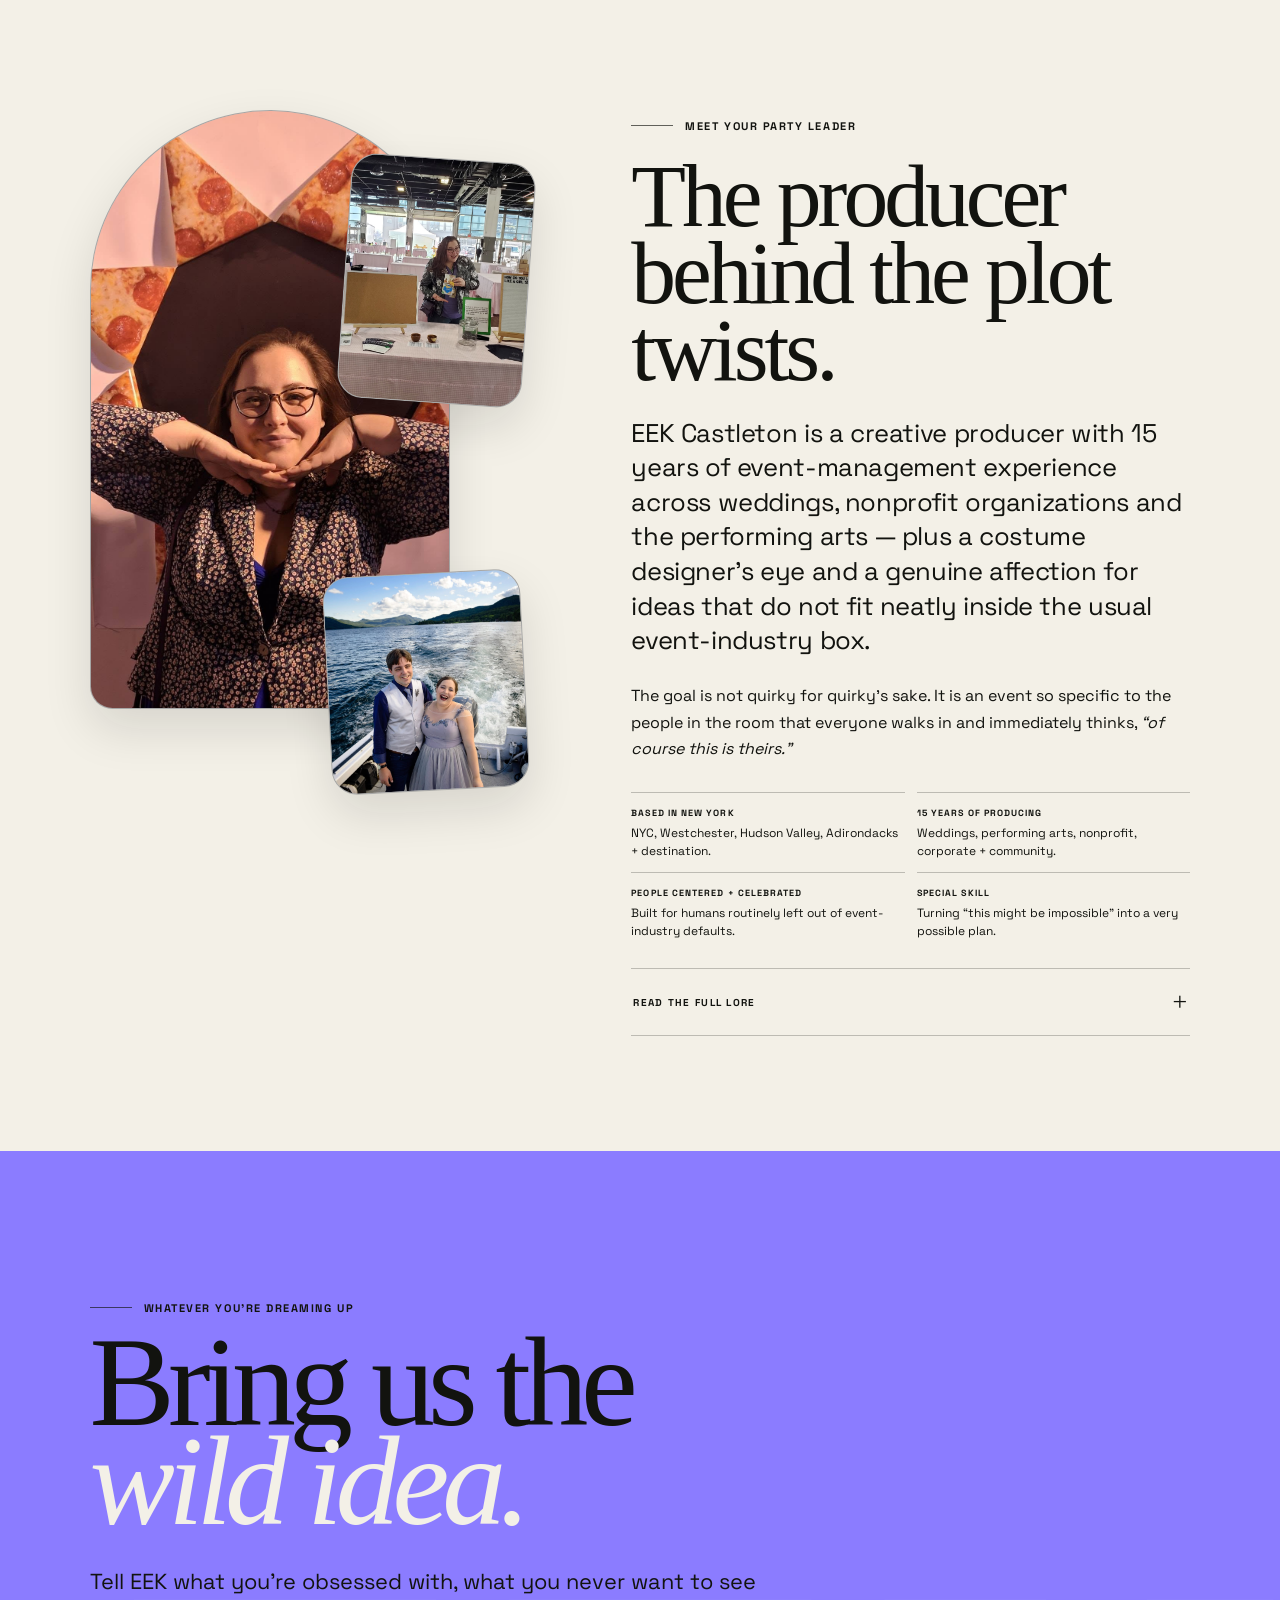
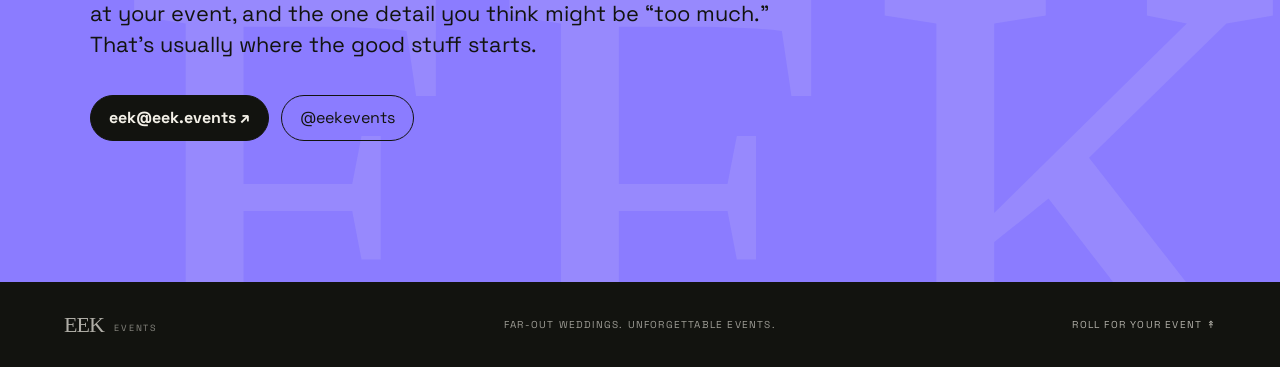
==== commit e921b28a: "Add EEK video as proof item 05" ====
--- a/index.html
+++ b/index.html
@@ -25,7 +25,7 @@
   --sans:"Space Grotesk", system-ui, -apple-system, sans-serif;
 }
 *{box-sizing:border-box}
-html{scroll-behavior:smooth;scroll-padding-top:72px;background:var(--forest)}
+html{scroll-behavior:smooth;background:var(--forest)}
 body{margin:0;font-family:var(--sans);background:var(--paper);color:var(--ink);overflow-x:hidden}
 a{color:inherit;text-decoration:none}
 button,input,textarea,select{font:inherit}
@@ -33,7 +33,7 @@
 img{display:block;max-width:100%}
 ::selection{background:var(--violet);color:white}
 
-.eek-app{position:relative}
+.eek-app{overflow:clip;position:relative}
 .eek-app:before{content:"";position:fixed;inset:0;pointer-events:none;opacity:.045;z-index:99;background-image:url("data:image/svg+xml,%3Csvg viewBox='0 0 180 180' xmlns='http://www.w3.org/2000/svg'%3E%3Cfilter id='n'%3E%3CfeTurbulence type='fractalNoise' baseFrequency='.88' numOctaves='3' stitchTiles='stitch'/%3E%3C/filter%3E%3Crect width='100%25' height='100%25' filter='url(%23n)' opacity='.75'/%3E%3C/svg%3E")}
 
 .topbar{
@@ -54,9 +54,9 @@
 @keyframes marquee{to{transform:translateX(-50%)}}
 
 .nav{
-  position:sticky;
-  z-index:120;
-  top:0;
+  position:absolute;
+  z-index:20;
+  top:28px;
   left:0;
   right:0;
   height:58px;
@@ -65,8 +65,6 @@
   justify-content:space-between;
   padding:0 clamp(20px,4vw,62px);
   color:var(--paper);
-  background:var(--forest);
-  border-bottom:none;
 }
 .logo{display:flex;align-items:center;gap:10px;font-family:var(--display);font-size:32px;line-height:.8;letter-spacing:-.04em;cursor:pointer;user-select:none}
 .logo small{display:block;font-family:var(--sans);font-size:9px;text-transform:uppercase;letter-spacing:.2em;opacity:.75;margin-top:8px}
@@ -77,13 +75,13 @@
 .nav-cta{background:var(--paper);color:var(--ink);border-color:var(--paper)}
 
 .hero{
-  min-height:calc(100svh - 86px);
+  min-height:100svh;
   background:var(--forest);
   color:var(--paper);
   display:grid;
   grid-template-columns:minmax(0,1.05fr) minmax(340px,.95fr);
   position:relative;
-  padding-top:20px;
+  padding-top:78px;
 }
 .hero-copy{display:flex;flex-direction:column;justify-content:flex-end;padding:clamp(40px,7vw,100px) clamp(24px,5vw,76px) clamp(52px,7vw,88px);position:relative;z-index:3}
 .kicker{display:inline-flex;align-items:center;gap:12px;text-transform:uppercase;letter-spacing:.14em;font-size:11px;font-weight:700;margin-bottom:24px}
@@ -552,7 +550,7 @@
 
   .nav{
     height:58px;
-    top:0;
+    top:28px;
     padding:0 18px;
   }
 
@@ -743,7 +741,7 @@
 .proof-stage{background:var(--paper);padding:clamp(74px,8vw,116px) clamp(20px,6vw,90px);display:grid;grid-template-columns:minmax(280px,.72fr) minmax(0,1.28fr);gap:clamp(34px,7vw,100px);align-items:center}
 .proof-copy h2{font-family:var(--display);font-weight:400;font-size:clamp(54px,6.4vw,96px);line-height:.88;letter-spacing:-.045em;margin:0 0 24px}.proof-copy>p{max-width:520px;line-height:1.6;color:#515047;margin:0 0 30px}
 .proof-picks{border-top:1px solid rgba(18,19,15,.18)}.proof-pick{width:100%;display:flex;align-items:center;gap:14px;border:0;border-bottom:1px solid rgba(18,19,15,.18);background:transparent;text-align:left;padding:15px 2px;cursor:pointer;font-size:13px;transition:.2s ease}.proof-pick span{font-family:var(--display);font-size:20px;opacity:.5}.proof-pick:hover,.proof-pick.active{padding-left:10px;color:var(--oxblood)}.proof-pick.active{font-weight:700}.proof-pick.active:after{content:"↗";margin-left:auto}
-.proof-image{margin:0;min-height:560px;height:min(66vw,720px);border-radius:34px;overflow:hidden;position:relative;background:#d7d2c6;border:1px solid rgba(18,19,15,.12)}.proof-image img{width:100%;height:100%;object-fit:cover;transition:opacity .18s ease,transform .7s ease;filter:saturate(.94)}.proof-image img.swapping{opacity:.18}.proof-image:hover img{transform:scale(1.015)}.proof-image figcaption{position:absolute;left:20px;bottom:20px;background:rgba(243,240,231,.94);padding:10px 13px;border-radius:999px;font-size:10px;text-transform:uppercase;letter-spacing:.13em;backdrop-filter:blur(8px)}
+.proof-image{margin:0;min-height:560px;height:min(66vw,720px);border-radius:34px;overflow:hidden;position:relative;background:#d7d2c6;border:1px solid rgba(18,19,15,.12)}.proof-image img,.proof-image video{width:100%;height:100%;object-fit:cover;object-position:center;display:block;transition:opacity .18s ease,transform .7s ease;filter:saturate(.94)}.proof-image img.swapping,.proof-image video.swapping{opacity:.18}.proof-image [hidden]{display:none!important}.proof-image:hover img,.proof-image:hover video{transform:scale(1.015)}.proof-image figcaption{position:absolute;left:20px;bottom:20px;background:rgba(243,240,231,.94);padding:10px 13px;border-radius:999px;font-size:10px;text-transform:uppercase;letter-spacing:.13em;backdrop-filter:blur(8px)}
 .case-archive-link{display:inline-flex;align-items:center;margin-left:8px;min-height:48px;padding:0 4px;font-size:10px;text-transform:uppercase;letter-spacing:.13em;color:rgba(243,240,231,.7);border-bottom:1px solid rgba(243,240,231,.28)}.case-archive-link:hover{color:var(--acid);border-color:var(--acid)}
 .archive-door{background:var(--sage);padding:clamp(54px,6vw,82px) clamp(24px,6vw,88px);display:grid;grid-template-columns:minmax(300px,.62fr) minmax(0,1.38fr);gap:clamp(38px,5vw,76px);align-items:center;overflow:hidden}.archive-door-copy{max-width:470px}.archive-door-copy h2{font-family:var(--display);font-weight:400;font-size:clamp(54px,5.6vw,88px);line-height:.88;letter-spacing:-.045em;margin:0 0 18px}.archive-door-copy p{max-width:440px;line-height:1.58;margin:0 0 25px}.archive-btn{border-color:var(--ink);color:var(--ink)}
 .archive-selector{width:100%;max-width:790px;justify-self:end}.archive-stage{position:relative;margin:0;aspect-ratio:16/10;max-height:520px;border-radius:28px;overflow:hidden;background:#bbb;border:1px solid rgba(18,19,15,.14);box-shadow:0 24px 58px rgba(18,19,15,.12)}.archive-stage::after{content:"";position:absolute;inset:0;background:linear-gradient(to top,rgba(18,19,15,.5),transparent 38%);pointer-events:none}.archive-stage img{width:100%;height:100%;object-fit:cover;object-position:center 60%;display:block;transition:opacity .22s ease,transform .7s cubic-bezier(.2,.7,.2,1)}.archive-stage img.swapping{opacity:.3;transform:scale(1.015)}.archive-stage figcaption{position:absolute;z-index:2;left:22px;bottom:19px;color:var(--paper);font-size:10px;font-weight:700;letter-spacing:.14em;text-transform:uppercase;max-width:76%;line-height:1.35}.archive-thumbs{display:grid;grid-template-columns:repeat(3,minmax(0,1fr));gap:10px;margin-top:10px}.archive-thumb{appearance:none;border:0;background:transparent;padding:0;cursor:pointer;min-width:0;border-radius:12px}.archive-thumb img{width:100%;aspect-ratio:16/9;object-fit:cover;border-radius:12px;display:block;border:1px solid rgba(18,19,15,.14);filter:saturate(.82);opacity:.62;transition:opacity .2s ease,filter .2s ease,transform .2s ease,box-shadow .2s ease}.archive-thumb:hover img,.archive-thumb.active img{opacity:1;filter:saturate(1);transform:translateY(-2px);box-shadow:0 8px 20px rgba(18,19,15,.11)}.archive-thumb.active img{outline:2px solid var(--ink);outline-offset:2px}.archive-thumb:focus-visible{outline:2px solid var(--oxblood);outline-offset:4px}
@@ -773,240 +771,6 @@
 @keyframes forgeStepIn{from{opacity:0;transform:translateY(8px)}to{opacity:1;transform:none}}
 @media(max-width:1000px){.forge-body{grid-template-columns:1fr}.guided-forge{min-height:470px}.forge-services{scroll-snap-type:x mandatory}.forge-service-card{scroll-snap-align:start}.forge-result{min-height:520px}}
 @media(max-width:720px){.forge-head p{font-size:14px}.forge-guide-note{font-size:10px;line-height:1.5}.forge-services{grid-template-columns:repeat(6,158px)}.forge-service-card{min-width:158px;padding:14px}.forge-service-card strong{font-size:19px}.guided-forge{min-height:430px;padding:28px 20px}.forge-progress{grid-template-columns:auto 1fr;margin-bottom:32px}.forge-progress-note{display:none}.forge-step h3{font-size:clamp(38px,12vw,50px)}.forge-choice-grid{display:grid;grid-template-columns:1fr 1fr}.forge-choice-grid .chip{width:100%;text-align:left;font-size:12px;padding:12px}.forge-nav{padding-top:24px}.campaign-readout{grid-template-columns:1fr}.campaign-readout>div{min-height:58px}.match-line{display:block}.match-line em{display:block;margin-top:8px}}
-
-
-/* Forge clarity + real review pass v8 */
-.reviews-rail{grid-template-columns:1.55fr 1fr 1fr}
-.reviews-rail .review-featured{background:rgba(190,255,72,.08);border-color:rgba(190,255,72,.38)}
-.reviews-rail .review-featured p{font-size:clamp(18px,1.55vw,24px);line-height:1.18}
-.reviews-rail .review-placeholder{opacity:.72}
-
-.forge-head{grid-template-columns:minmax(0,1.12fr) minmax(330px,.88fr);gap:clamp(38px,6vw,88px);align-items:end;padding:clamp(30px,4vw,56px)}
-.forge-head-main{align-self:center}
-.forge-head-main p{max-width:610px}
-.forge-purpose{align-self:stretch;background:var(--ink);color:var(--paper);border-radius:24px;padding:clamp(22px,2.8vw,34px);display:flex;flex-direction:column;justify-content:center;box-shadow:0 20px 50px rgba(18,19,15,.10)}
-.forge-purpose-top{display:flex;align-items:center;justify-content:space-between;gap:18px;margin-bottom:16px;text-transform:uppercase;letter-spacing:.14em;font-size:8px;font-weight:800;color:var(--acid)}
-.forge-purpose-top b{border:1px solid rgba(243,240,231,.32);border-radius:999px;padding:7px 9px;color:var(--paper);font-weight:700}
-.forge-purpose h3{font-family:var(--display);font-size:clamp(31px,3vw,44px);line-height:.96;font-weight:400;margin:0 0 12px}
-.forge-purpose>p{font-size:12px;line-height:1.5;color:rgba(243,240,231,.72);margin:0 0 16px;max-width:none}
-.forge-purpose ul{list-style:none;padding:0;margin:0;display:grid;gap:9px}
-.forge-purpose li{display:flex;align-items:baseline;gap:11px;font-size:12px;line-height:1.35}
-.forge-purpose li span{font-family:var(--display);font-size:18px;color:var(--acid);min-width:24px}
-.forge-purpose small{display:block;margin-top:18px;padding-top:14px;border-top:1px solid rgba(243,240,231,.16);font-size:8px;line-height:1.45;letter-spacing:.08em;text-transform:uppercase;color:rgba(243,240,231,.48)}
-.forge-badge{display:none}
-
-.forge-service-menu{background:#e5e0d4;border-bottom:1px solid rgba(18,19,15,.18)}
-.forge-service-menu>summary{list-style:none;display:flex;justify-content:space-between;align-items:center;gap:20px;padding:12px clamp(18px,3vw,36px);border-bottom:1px solid rgba(18,19,15,.13);cursor:default}
-.forge-service-menu>summary::-webkit-details-marker{display:none}
-.forge-service-menu>summary span{display:flex;align-items:baseline;gap:14px;flex-wrap:wrap}
-.forge-service-menu>summary strong{font-size:9px;text-transform:uppercase;letter-spacing:.14em}
-.forge-service-menu>summary em{font-size:10px;font-style:normal;color:#66655d}
-.forge-service-menu>summary>b{display:none;font-family:var(--display);font-size:24px;font-weight:400}
-.forge-services{border-bottom:0}
-.forge-service-card{cursor:default;user-select:none;transition:background .25s ease,opacity .25s ease,transform .25s ease;opacity:.88}
-.forge-service-card:not(.recommended){background:transparent!important;transform:none!important}
-.forge-service-card.recommended{opacity:1}
-.forge-service-card.recommended:after{content:"BEST FIT"}
-
-.forge-guide-note{display:flex;align-items:center;gap:14px;flex-wrap:wrap;padding:15px clamp(18px,3vw,36px);background:var(--ink);color:var(--paper);border-bottom:1px solid rgba(18,19,15,.18)}
-.forge-guide-note strong{display:inline-flex;align-items:center;padding:7px 10px;border-radius:999px;background:var(--acid);color:var(--ink);font-size:9px;letter-spacing:.14em;white-space:nowrap}
-.forge-guide-note span{margin:0!important;font-size:11px;color:rgba(243,240,231,.78)}
-.forge-progress{margin-bottom:30px}
-
-@media(max-width:1000px){
-  .forge-head{grid-template-columns:1fr;gap:26px}
-  .forge-purpose{max-width:760px}
-  .reviews-rail{grid-template-columns:minmax(320px,1.4fr) repeat(2,minmax(260px,1fr));overflow-x:auto}
-}
-@media(max-width:720px){
-  .forge-head{padding:28px 20px 22px}
-  .forge-purpose{border-radius:18px;padding:20px}
-  .forge-purpose h3{font-size:34px}
-  .forge-service-menu>summary{cursor:pointer;padding:14px 18px}
-  .forge-service-menu>summary span{display:block}
-  .forge-service-menu>summary em{display:block;margin-top:4px;font-size:9px}
-  .forge-service-menu>summary>b{display:block;transition:transform .2s ease}
-  .forge-service-menu[open]>summary>b{transform:rotate(45deg)}
-  .forge-guide-note{align-items:flex-start;gap:9px;padding:13px 18px}
-  .forge-guide-note span{flex-basis:100%;padding-left:1px;line-height:1.45}
-  .reviews-rail{display:flex}
-  .reviews-rail blockquote{min-width:84vw}
-  .reviews-rail .review-featured{min-width:90vw}
-  .guided-forge{padding-top:24px}
-  .forge-progress{margin-bottom:25px}
-}
-
-/* v9 — unified Forge intro + clearer service-menu hierarchy */
-.forge-head-unified{
-  display:grid;
-  grid-template-columns:minmax(0,1.08fr) minmax(320px,.92fr);
-  gap:clamp(34px,5vw,72px);
-  align-items:center;
-  padding:clamp(30px,4vw,48px) clamp(28px,4.5vw,62px);
-  background:linear-gradient(135deg,#171914,#25291d);
-  color:var(--paper);
-  border-bottom:0;
-}
-.forge-head-unified .kicker{color:var(--acid)}
-.forge-head-unified h2{
-  font-size:clamp(52px,5.6vw,82px);
-  line-height:.88;
-  margin:0 0 16px;
-}
-.forge-head-unified .forge-head-main p{
-  max-width:680px;
-  margin:0;
-  color:rgba(243,240,231,.78);
-  font-size:clamp(14px,1.15vw,17px);
-  line-height:1.55;
-}
-.forge-budget-note{
-  display:block;
-  margin-top:15px;
-  font-size:8px;
-  line-height:1.45;
-  letter-spacing:.09em;
-  text-transform:uppercase;
-  color:rgba(243,240,231,.42);
-}
-.forge-outcomes{
-  border-left:1px solid rgba(243,240,231,.18);
-  padding-left:clamp(26px,4vw,54px);
-}
-.forge-outcomes-top{
-  display:flex;
-  align-items:center;
-  justify-content:space-between;
-  gap:18px;
-  margin-bottom:18px;
-  color:var(--acid);
-  font-size:8px;
-  font-weight:800;
-  letter-spacing:.15em;
-  text-transform:uppercase;
-}
-.forge-outcomes-top b{
-  border:1px solid rgba(243,240,231,.3);
-  border-radius:999px;
-  padding:7px 9px;
-  color:var(--paper);
-  font-weight:700;
-}
-.forge-outcomes ul{list-style:none;padding:0;margin:0;display:grid;gap:12px}
-.forge-outcomes li{display:grid;grid-template-columns:34px 1fr;gap:10px;align-items:baseline}
-.forge-outcomes li span{font-family:var(--display);font-size:19px;color:var(--acid)}
-.forge-outcomes li strong{font-size:13px;line-height:1.35;font-weight:500;color:var(--paper)}
-
-.forge-service-menu>summary{
-  background:var(--forest);
-  color:var(--paper);
-  border-bottom:1px solid rgba(243,240,231,.12);
-  padding:13px clamp(22px,3vw,38px);
-}
-.forge-service-menu>summary strong{color:var(--acid)}
-.forge-service-menu>summary em{color:rgba(243,240,231,.74)}
-.forge-service-menu>summary>b{color:var(--paper)}
-
-.forge-guide-note{
-  background:var(--acid);
-  color:var(--ink);
-  border-bottom:1px solid rgba(18,19,15,.15);
-}
-.forge-guide-note strong{
-  background:var(--ink);
-  color:var(--paper);
-}
-.forge-guide-note span{color:rgba(18,19,15,.76)!important;font-weight:600}
-
-@media(max-width:1000px){
-  .forge-head-unified{grid-template-columns:1fr;gap:28px}
-  .forge-outcomes{border-left:0;border-top:1px solid rgba(243,240,231,.18);padding:24px 0 0}
-}
-@media(max-width:720px){
-  .forge-head-unified{padding:26px 20px 28px;gap:24px}
-  .forge-head-unified h2{font-size:clamp(48px,14vw,68px)}
-  .forge-head-unified .forge-head-main p{font-size:14px}
-  .forge-outcomes{padding-top:20px}
-  .forge-outcomes li{grid-template-columns:30px 1fr}
-  .forge-outcomes li strong{font-size:12px}
-  .forge-service-menu>summary{background:var(--forest);padding:14px 18px}
-  .forge-guide-note{padding:13px 18px}
-}
-/* Footer polish + 2e Studio signature */
-
-.footer-right{
-  text-align:right;
-  display:flex;
-  flex-direction:column;
-  align-items:flex-end;
-  gap:12px;
-}
-
-.footer-forge{
-  font-size:10px;
-  letter-spacing:.13em;
-  opacity:.72;
-}
-
-.studio-credit{
-  display:flex;
-  align-items:baseline;
-  gap:6px;
-  font-size:8px;
-  letter-spacing:.11em;
-  opacity:.48 !important;
-  text-transform:uppercase;
-  white-space:nowrap;
-  transition:opacity .25s ease;
-}
-
-.studio-credit:hover{
-  opacity:1 !important;
-}
-
-.studio-name{
-  position:relative;
-  font-weight:700;
-  background:linear-gradient(
-    105deg,
-    var(--paper) 0%,
-    var(--paper) 35%,
-    var(--acid) 48%,
-    #fff 52%,
-    var(--paper) 65%,
-    var(--paper) 100%
-  );
-  background-size:240% 100%;
-  background-position:100% 0;
-  -webkit-background-clip:text;
-  background-clip:text;
-  -webkit-text-fill-color:transparent;
-  animation:studioGlow 6s ease-in-out infinite;
-}
-
-@keyframes studioGlow{
-  0%,72%,100%{background-position:100% 0;}
-  84%{background-position:0% 0;}
-}
-
-@media (max-width:720px){
-  .footer-right{
-    text-align:left;
-    align-items:flex-start;
-  }
-
-  .studio-credit{
-    white-space:normal;
-  }
-}
-
-@media (prefers-reduced-motion:reduce){
-  .studio-name{
-    animation:none;
-    -webkit-text-fill-color:var(--paper);
-    background:none;
-  }
-}
 
 </style>
 </head>
@@ -1064,14 +828,18 @@
       <h2 id="proof-title">Proof that<br>“too weird” works.</h2>
       <p>EEK events can be cinematic, cozy, colorful, medieval, nerdy, elegant, intimate — or all of those before cocktail hour.</p>
       <div class="proof-picks" role="list" aria-label="Choose an event detail to preview">
-        <button class="proof-pick active" type="button" data-proof-src="assets/ConnorEmily1.jpeg" data-proof-alt="Emily and Connor wedding detail" data-proof-label="Make the world real" data-proof-position="center 45%"><span>01</span> Make the world real</button>
-        <button class="proof-pick" type="button" data-proof-src="assets/knight-wedding.jpg" data-proof-alt="Wedding guest in knight armor with a groom" data-proof-label="Wear the armor" data-proof-position="center 18%"><span>02</span> Wear the armor</button>
-        <button class="proof-pick" type="button" data-proof-src="assets/cake-topper.jpg" data-proof-alt="A playful custom wedding cake topper" data-proof-label="Put lore on the cake" data-proof-position="center 40%"><span>03</span> Put lore on the cake</button>
-        <button class="proof-pick" type="button" data-proof-src="assets/girlscout6.jpg" data-proof-alt="A custom Girl Scout themed board game created for an event" data-proof-label="Make it playable" data-proof-position="center 50%"><span>04</span> Make it playable</button>
+        <button class="proof-pick active" type="button" data-proof-src="assets/ConnorEmily1.jpeg" data-proof-alt="Emily and Connor wedding detail" data-proof-label="Make the world real"><span>01</span> Make the world real</button>
+        <button class="proof-pick" type="button" data-proof-src="assets/knight-wedding.jpg" data-proof-alt="Wedding guest in knight armor with a groom" data-proof-label="Wear the armor"><span>02</span> Wear the armor</button>
+        <button class="proof-pick" type="button" data-proof-src="assets/cake-topper.jpg" data-proof-alt="A playful custom wedding cake topper" data-proof-label="Put lore on the cake"><span>03</span> Put lore on the cake</button>
+        <button class="proof-pick" type="button" data-proof-src="assets/girlscout6.jpg" data-proof-alt="An elaborate girlscout themed boardgame" data-proof-label="Commit to the bit"><span>04</span> Commit to the bit</button>
+        <button class="proof-pick" type="button" data-proof-type="video" data-proof-src="assets/EEK.mp4" data-proof-alt="A playful behind-the-scenes moment with the owner of EEK Events" data-proof-label="Make an entrance"><span>05</span> Make an entrance</button>
       </div>
     </div>
     <figure class="proof-image reveal">
-      <img id="proofImage" src="assets/ConnorEmily1.jpeg" alt="Emily and Connor wedding detail" style="object-position:center 45%;">
+      <img id="proofImage" src="assets/ConnorEmily1.jpeg" alt="Emily and Connor wedding detail">
+      <video id="proofVideo" muted loop playsinline preload="metadata" poster="assets/EEK-poster.jpg" aria-label="A playful behind-the-scenes moment with the owner of EEK Events" hidden>
+        <source src="assets/EEK.mp4" type="video/mp4">
+      </video>
       <figcaption id="proofCaption">Make the world real</figcaption>
     </figure>
   </section>
@@ -1164,52 +932,35 @@
     <div class="reviews-heading reveal">
       <div class="kicker">Dispatches from the party</div>
       <h2 id="reviews-title">People had<br>a good time.</h2>
-      <small>Kind words from clients, collaborators & people who’ve worked with EEK.</small>
+      <small>Sample review copy — replace before launch.</small>
     </div>
     <div class="reviews-rail reveal">
-      <blockquote class="review-featured">
-        <p>“Every time I text her one of my ideas I think she’s going to tell me I’m crazy… but she usually says, ‘Okay, that’s fucking awesome, but what if we stepped it up and did this—’ Everything that comes out of her mind is SO FUN.”</p>
-        <footer>— @vincenz_ · wedding client</footer>
-      </blockquote>
-      <blockquote class="review-placeholder"><p>“TEMP: The room felt completely like us, and we actually got to enjoy it instead of managing it.”</p><footer>— Sample copy · replace before launch</footer></blockquote>
-      <blockquote class="review-placeholder"><p>“TEMP: Creative enough to understand the idea, organized enough to make the idea happen.”</p><footer>— Sample copy · replace before launch</footer></blockquote>
+      <blockquote><p>“EEK somehow made every wildly specific thing we asked for feel intentional instead of impossible.”</p><footer>— Sample wedding client</footer></blockquote>
+      <blockquote><p>“The room felt completely like us, and we actually got to enjoy it instead of managing it.”</p><footer>— Sample wedding client</footer></blockquote>
+      <blockquote><p>“Creative enough to understand the idea, organized enough to make the idea happen.”</p><footer>— Sample event partner</footer></blockquote>
     </div>
   </section>
 
   <section class="forge" id="forge">
     <div class="forge-shell reveal">
-      <div class="forge-head forge-head-unified">
-        <div class="forge-head-main">
+      <div class="forge-head">
+        <div>
           <div class="kicker">Four choices. One campaign.</div>
           <h2>The Event<br>Vibe Forge.</h2>
-          <p>Not sure which EEK service fits — or what kind of starting budget to expect? Answer four quick questions and we’ll turn your vibe into a clear next step.</p>
-          <small class="forge-budget-note">Planning/service guidance — not an estimate of your total event budget.</small>
+          <p>Build your event in about 45 seconds. EEK will turn the vibe into a campaign readout — and match you to the level of support that actually fits.</p>
         </div>
-        <div class="forge-outcomes" aria-label="What the Event Vibe Forge gives you">
-          <div class="forge-outcomes-top"><span>What you’ll get</span><b>~45 sec</b></div>
-          <ul>
-            <li><span>01</span><strong>Your best-fit EEK service</strong></li>
-            <li><span>02</span><strong>Its starting price or custom quote</strong></li>
-            <li><span>03</span><strong>A campaign brief you can send to EEK</strong></li>
-          </ul>
-        </div>
+        <div class="forge-badge">takes ~45 seconds</div>
       </div>
 
-      <details class="forge-service-menu" id="forgeServiceMenu" open>
-        <summary>
-          <span><strong>Service menu · starting prices</strong><em>Your match will light up here when you finish the Forge.</em></span>
-          <b aria-hidden="true">+</b>
-        </summary>
-        <div class="forge-services" id="services" aria-label="EEK service menu and starting prices">
-          <article class="forge-service-card" data-service="Cleric Castleton"><span>Officiating</span><strong>Cleric Castleton</strong><em>$250</em></article>
-          <article class="forge-service-card" data-service="The One-Shot"><span>Coordination</span><strong>The One-Shot</strong><em>$3,000</em></article>
-          <article class="forge-service-card" data-service="Co-Op Campaign"><span>Partial planning</span><strong>Co-Op Campaign</strong><em>$5,000</em></article>
-          <article class="forge-service-card" data-service="The Wedding Campaign"><span>Full planning</span><strong>The Wedding Campaign</strong><em>$8,000</em></article>
-          <article class="forge-service-card" data-service="Wedding Outfitting"><span>Styling</span><strong>Wedding Outfitting</strong><em>Variable</em></article>
-          <article class="forge-service-card" data-service="Custom Event Campaign"><span>Everything else</span><strong>Custom Event Campaign</strong><em>Custom quote</em></article>
-        </div>
-      </details>
-      <div class="forge-guide-note"><strong>START HERE ↓</strong><span>4 quick choices → your recommended EEK service + starting price.</span></div>
+      <div class="forge-services" id="services" aria-label="Ways to work with EEK">
+        <article class="forge-service-card" data-service="Cleric Castleton"><span>Officiating</span><strong>Cleric Castleton</strong><em>$250</em></article>
+        <article class="forge-service-card" data-service="The One-Shot"><span>Coordination</span><strong>The One-Shot</strong><em>$3,000</em></article>
+        <article class="forge-service-card" data-service="Co-Op Campaign"><span>Partial planning</span><strong>Co-Op Campaign</strong><em>$5,000</em></article>
+        <article class="forge-service-card" data-service="The Wedding Campaign"><span>Full planning</span><strong>The Wedding Campaign</strong><em>$8,000</em></article>
+        <article class="forge-service-card" data-service="Wedding Outfitting"><span>Styling</span><strong>Wedding Outfitting</strong><em>Variable</em></article>
+        <article class="forge-service-card" data-service="Custom Event Campaign"><span>Everything else</span><strong>Custom Event Campaign</strong><em>Custom</em></article>
+      </div>
+      <div class="forge-guide-note"><strong>Not sure which one fits?</strong> Good. That’s what the Forge is for. <span aria-hidden="true">↓</span></div>
 
       <div class="forge-body">
         <div class="forge-form guided-forge" id="forgeForm">
@@ -1220,7 +971,7 @@
           </div>
 
           <div class="forge-step active" data-step="0" data-key="eventType">
-            <div class="step-kicker">First choice</div>
+            <div class="step-kicker">Start here</div>
             <h3>What are we building?</h3>
             <p class="step-copy">Pick the closest answer. It does not have to fit inside a tidy little box.</p>
             <div class="choices forge-choice-grid" id="eventTypeChoices">
@@ -1270,7 +1021,7 @@
           <div>
             <div class="result-eyebrow" id="resultEyebrow">Your campaign readout</div>
             <h3 class="result-title" id="resultTitle">Your Campaign</h3>
-            <p class="result-copy" id="resultCopy">Make four quick choices. EEK will recommend the service tier that fits, show its starting price, and turn your answers into a campaign brief.</p>
+            <p class="result-copy" id="resultCopy">Make four quick choices. EEK will turn them into a readable event brief and recommend the campaign that fits.</p>
 
             <div class="campaign-readout" aria-live="polite">
               <div><span>Event</span><strong id="resultEvent">Not chosen yet</strong></div>
@@ -1329,21 +1080,7 @@
     <div class="contact-inner reveal"><div class="kicker">Whatever you’re dreaming up</div><h2>Bring us the<br><em>wild idea.</em></h2><p>Tell EEK what you’re obsessed with, what you never want to see at your event, and the one detail you think might be “too much.” That’s usually where the good stuff starts.</p><div class="contact-actions"><a class="btn btn-primary" href="mailto:eek@eek.events?subject=I%20have%20a%20wild%20event%20idea">eek@eek.events ↗</a><a class="btn" href="https://www.instagram.com/eekevents" target="_blank" rel="noopener">@eekevents</a></div></div>
   </section>
 
-  <footer class="footer"><a class="logo" href="#top">EEK <small>events</small></a><div class="footer-center">Far-out weddings. Unforgettable events.</div>
-    <div class="footer-right">
-  <a class="footer-forge" href="#forge">Forge your event ↟</a>
-
-  <a
-    class="studio-credit"
-    href="https://jessie2e.com"
-    target="_blank"
-    rel="noopener"
-  >
-    <span>Designed & built by</span>
-    <strong class="studio-name">2e Studio ↗</strong>
-  </a>
-</div>
-</footer>
+  <footer class="footer"><a class="logo" href="#top">EEK <small>events</small></a><div class="footer-center">Far-out weddings. Unforgettable events.</div><div class="footer-right"><a href="#forge">Roll for your event ↟</a></div></footer>
 </div>
 
 <script>
@@ -1380,21 +1117,41 @@
   $('#caseNext').addEventListener('click', () => track.scrollBy({left: track.clientWidth*.72, behavior:'smooth'}));
   $('#casePrev').addEventListener('click', () => track.scrollBy({left: -track.clientWidth*.72, behavior:'smooth'}));
 
-  // Proof picker — one large image, no second carousel
+  // Proof picker — one large media stage, no second carousel
   const proofImage = $('#proofImage');
+  const proofVideo = $('#proofVideo');
   const proofCaption = $('#proofCaption');
   $$('.proof-pick').forEach(btn => btn.addEventListener('click', () => {
     $$('.proof-pick').forEach(x => x.classList.remove('active'));
     btn.classList.add('active');
-    if(proofImage){
-      proofImage.classList.add('swapping');
-      setTimeout(() => {
-        proofImage.src = btn.dataset.proofSrc;
-        proofImage.alt = btn.dataset.proofAlt || '';
-        proofCaption.textContent = btn.dataset.proofLabel || '';
-        proofImage.classList.remove('swapping');
-      }, 140);
-    }
+
+    const type = btn.dataset.proofType || 'image';
+    [proofImage, proofVideo].forEach(el => el && el.classList.add('swapping'));
+
+    setTimeout(() => {
+      if(type === 'video'){
+        if(proofImage) proofImage.hidden = true;
+        if(proofVideo){
+          proofVideo.hidden = false;
+          proofVideo.currentTime = 0;
+          if(!window.matchMedia('(prefers-reduced-motion: reduce)').matches){
+            proofVideo.play().catch(() => {});
+          }
+        }
+      } else {
+        if(proofVideo){
+          proofVideo.pause();
+          proofVideo.hidden = true;
+        }
+        if(proofImage){
+          proofImage.src = btn.dataset.proofSrc;
+          proofImage.alt = btn.dataset.proofAlt || '';
+          proofImage.hidden = false;
+        }
+      }
+      if(proofCaption) proofCaption.textContent = btn.dataset.proofLabel || '';
+      [proofImage, proofVideo].forEach(el => el && el.classList.remove('swapping'));
+    }, 140);
   }));
 
   // Archive teaser image selector — one clear image at a time
@@ -1530,7 +1287,7 @@
     if(selections < 4){
       $('#resultEyebrow').textContent = 'Your campaign readout';
       $('#resultTitle').textContent = selections ? 'Taking shape…' : 'Your Campaign';
-      $('#resultCopy').textContent = selections ? 'Good. Keep going — the Forge is narrowing the world and the kind of backup that fits it.' : 'Make four quick choices. EEK will recommend the service tier that fits, show its starting price, and turn your answers into a campaign brief.';
+      $('#resultCopy').textContent = selections ? 'Good. Keep going — the Forge is narrowing the world and the kind of backup that fits it.' : 'Make four quick choices. EEK will turn them into a readable event brief and recommend the campaign that fits.';
       $('#resultMatch').hidden = true;
       $('#resultActions').hidden = true;
       $('#forgeMatchNote').hidden = true;
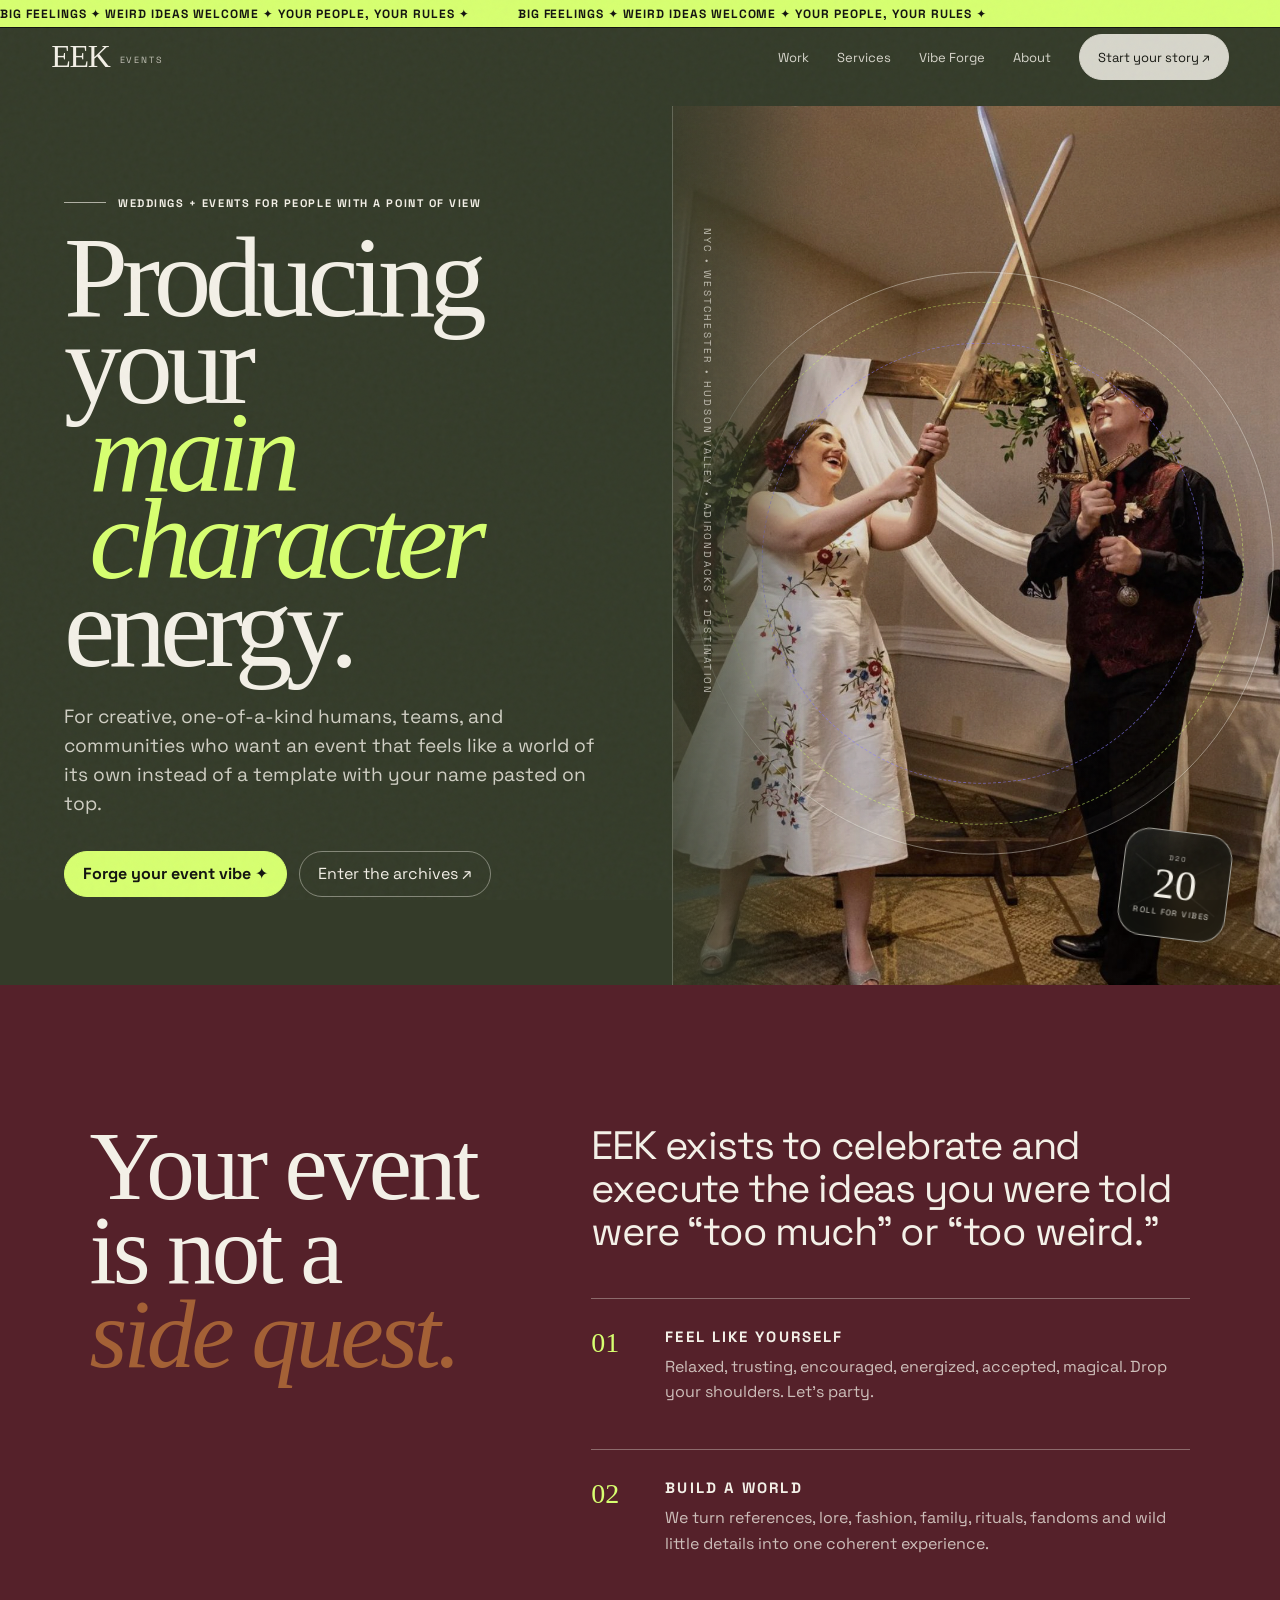
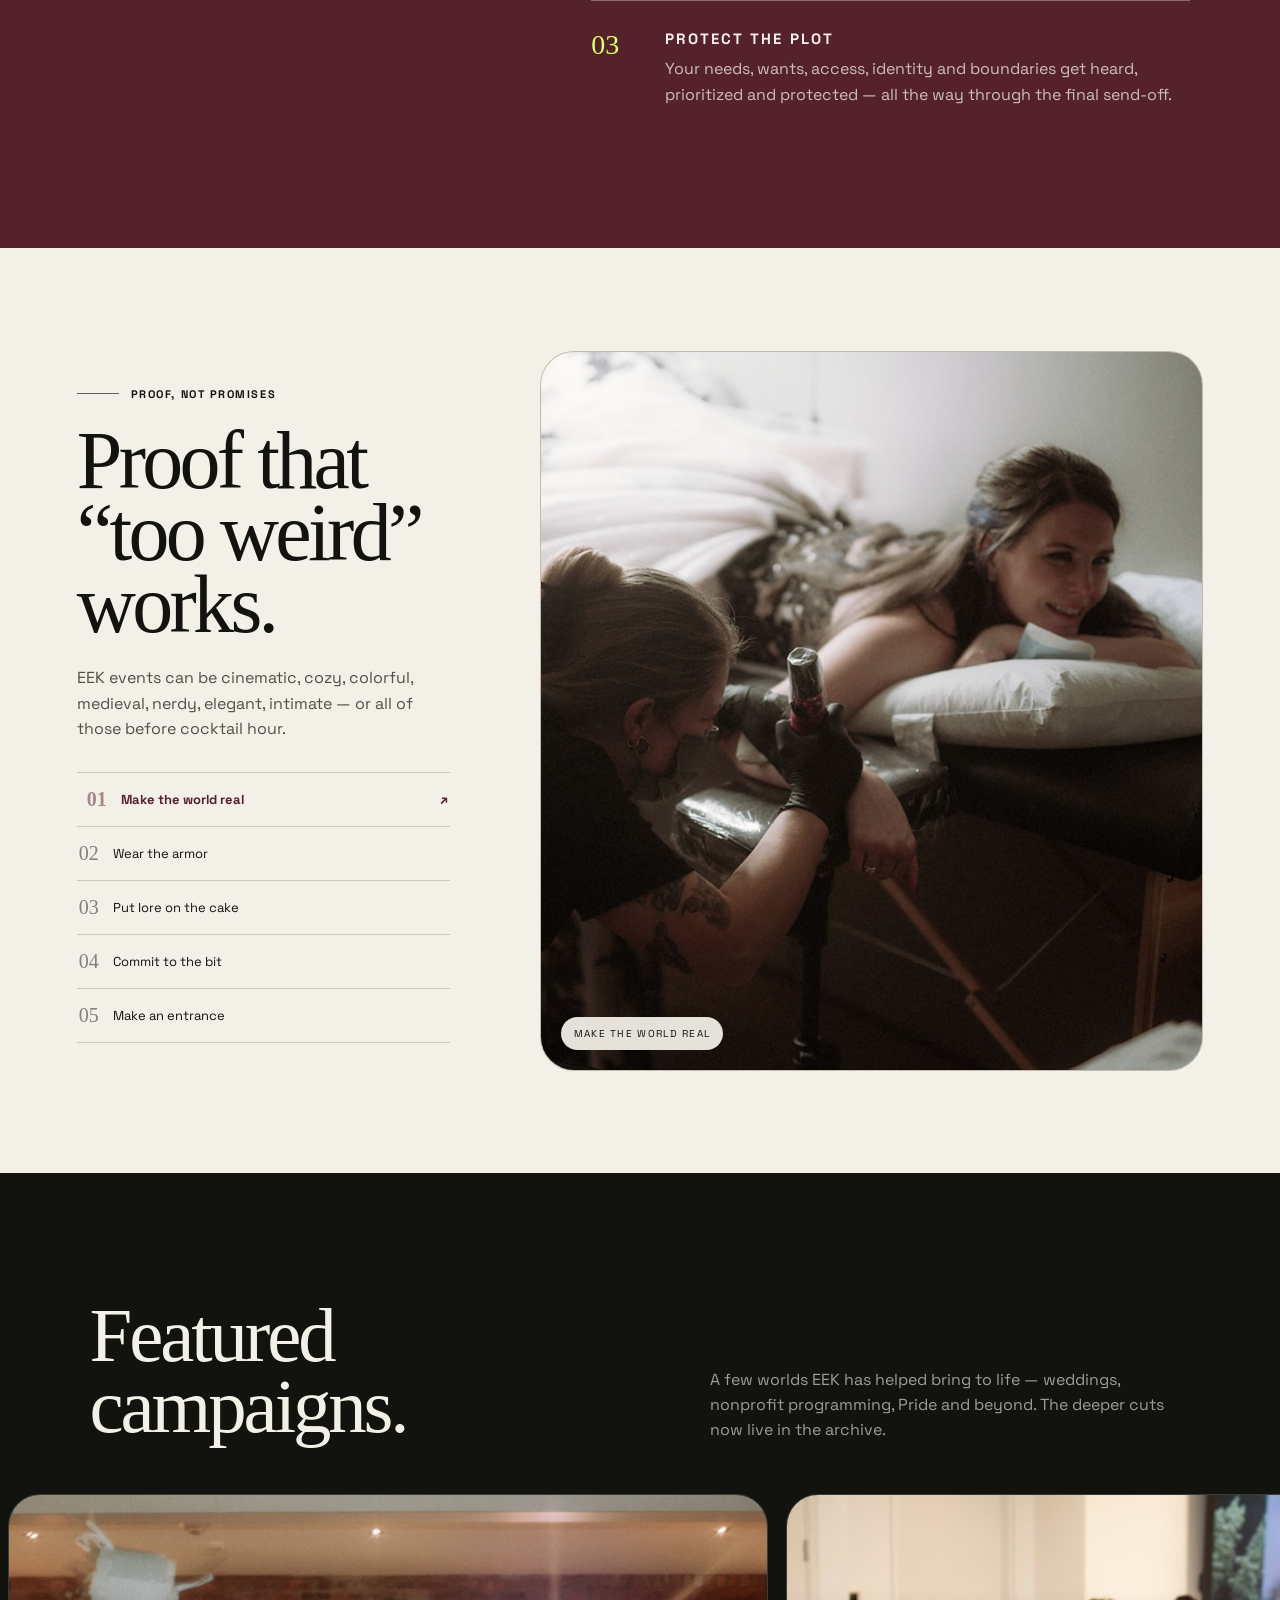
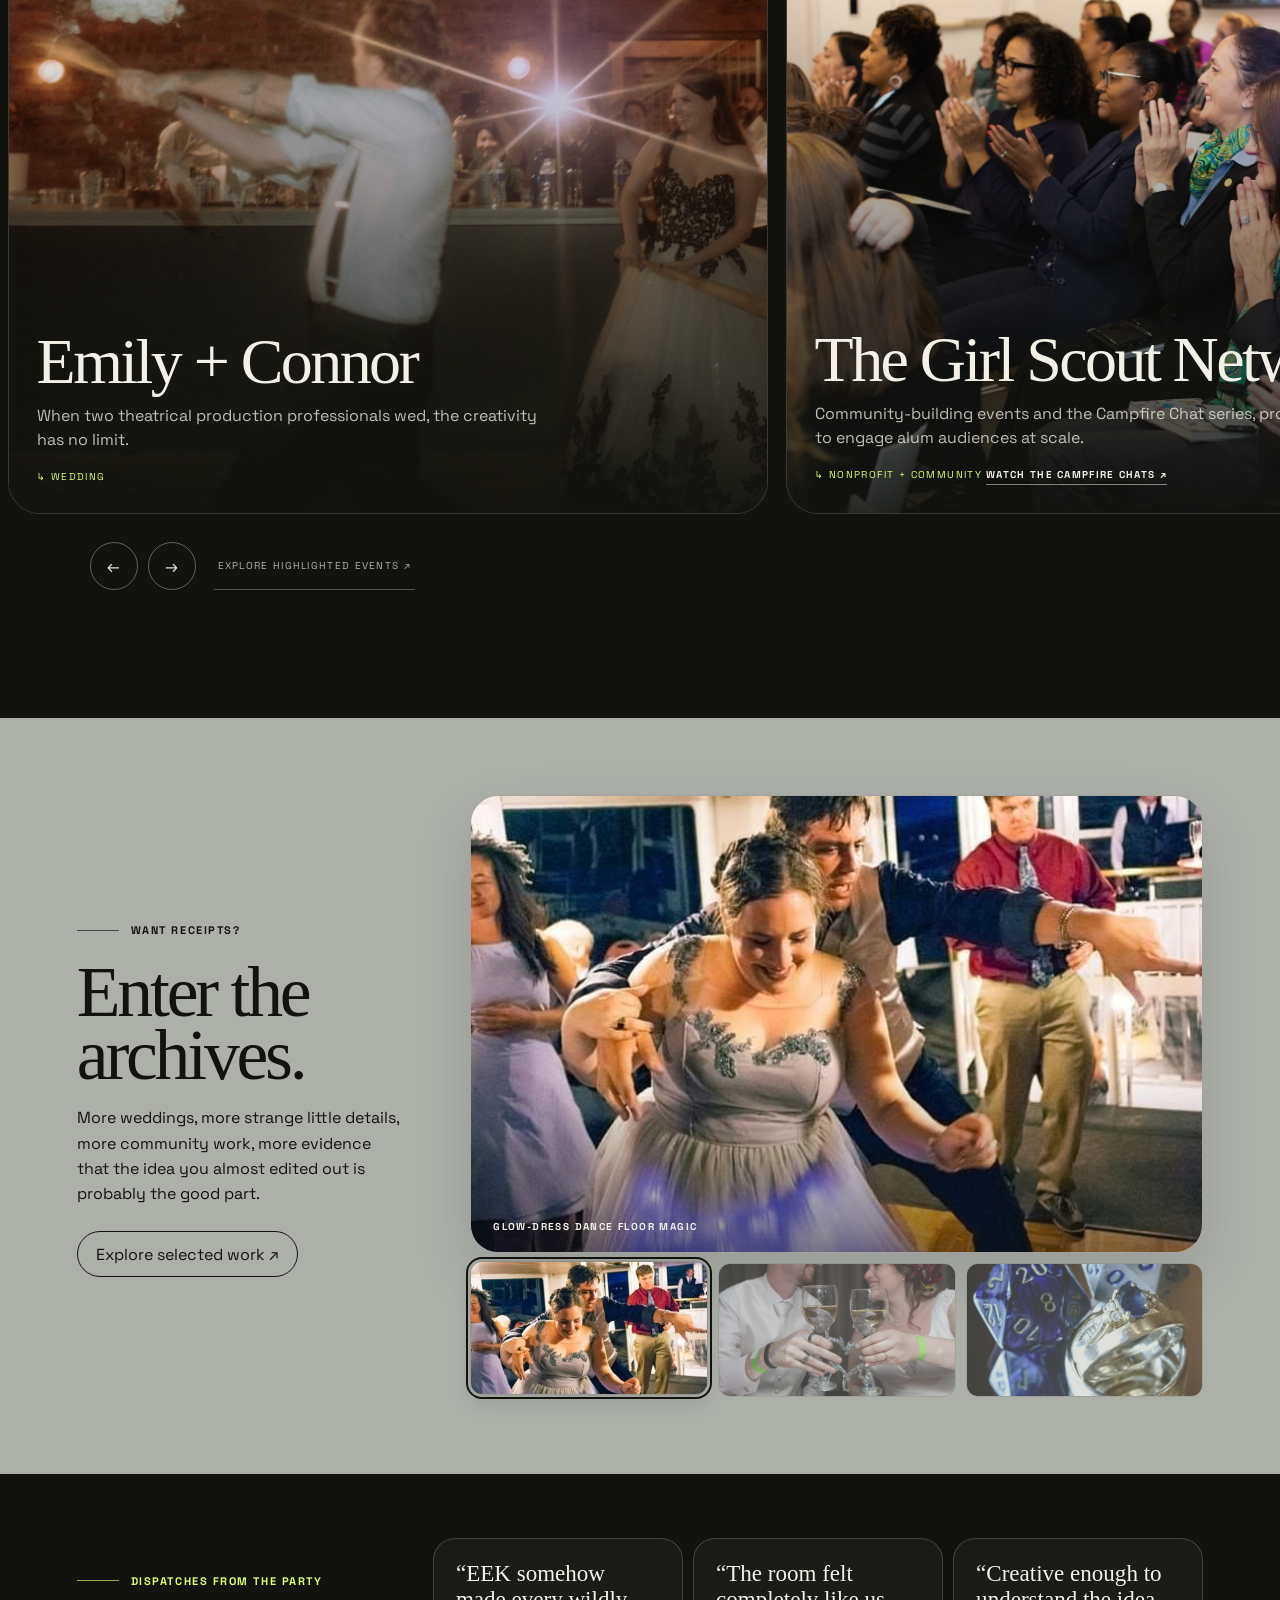
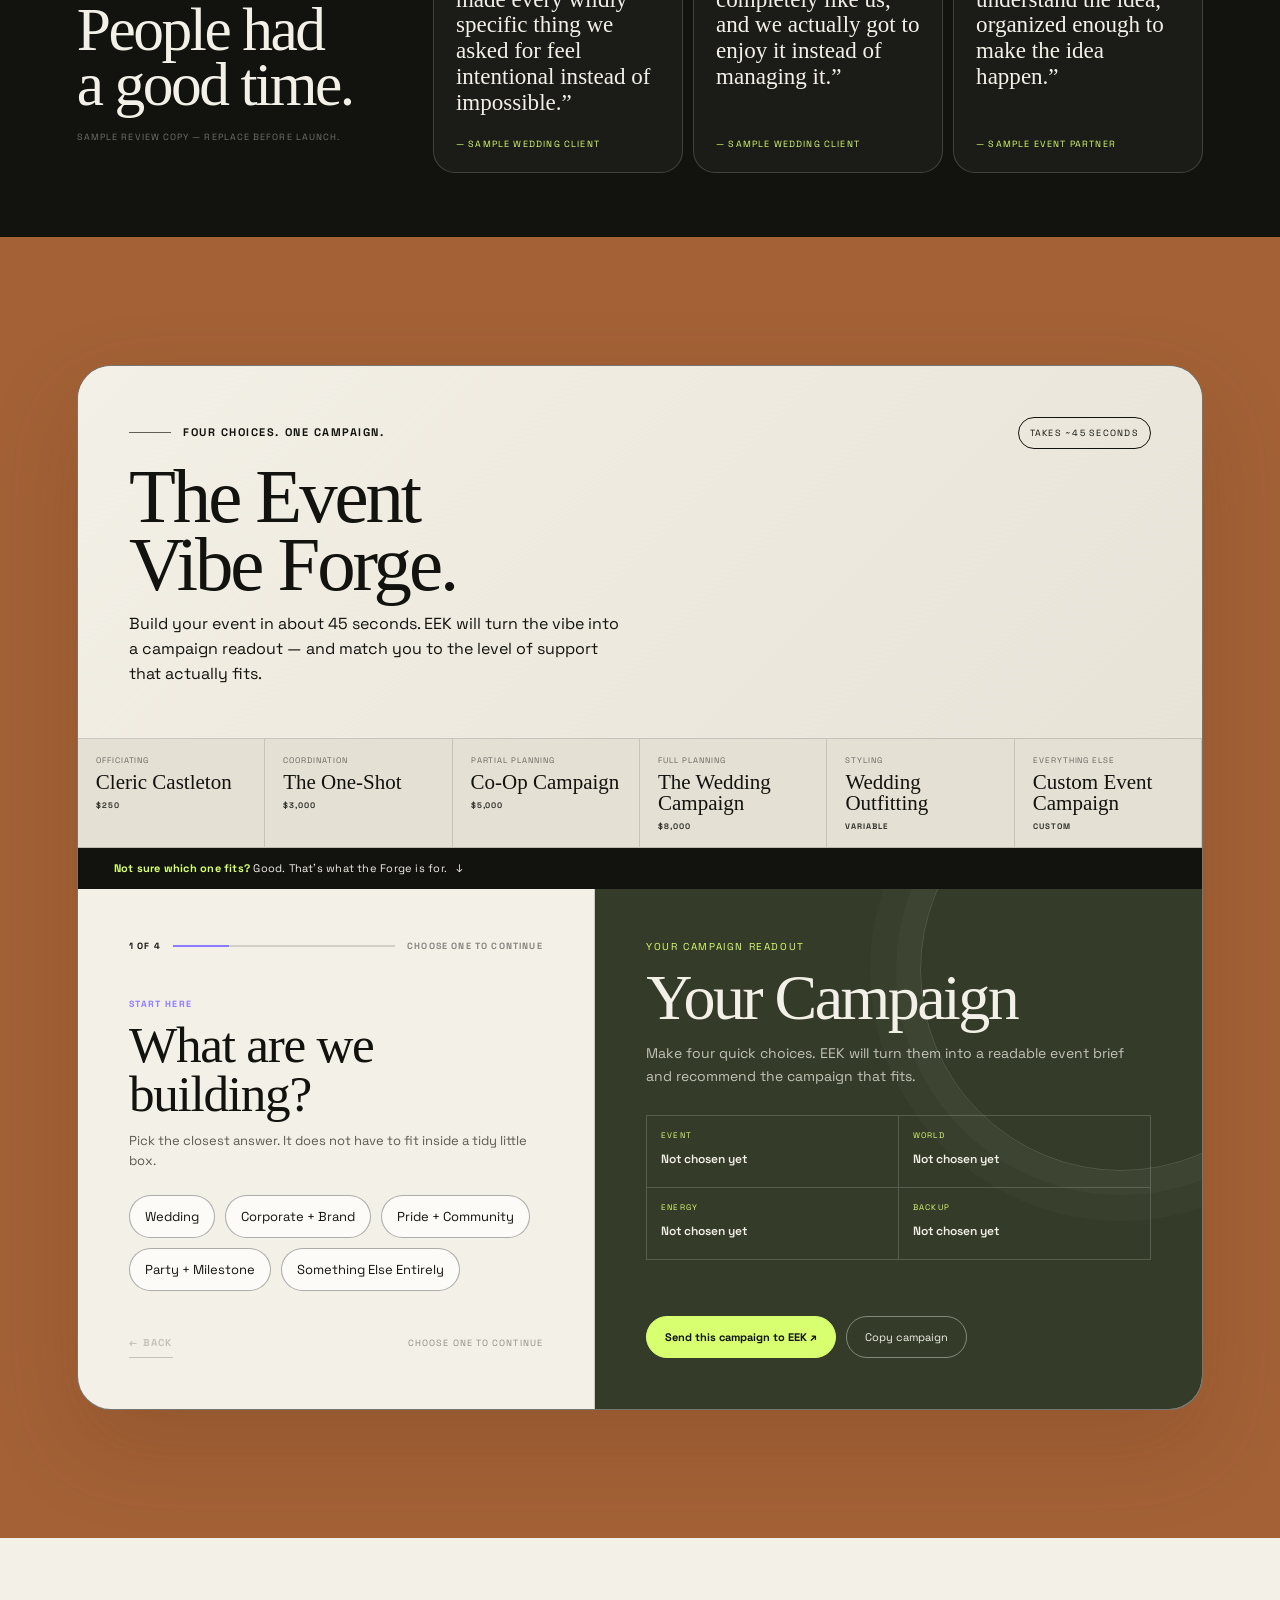
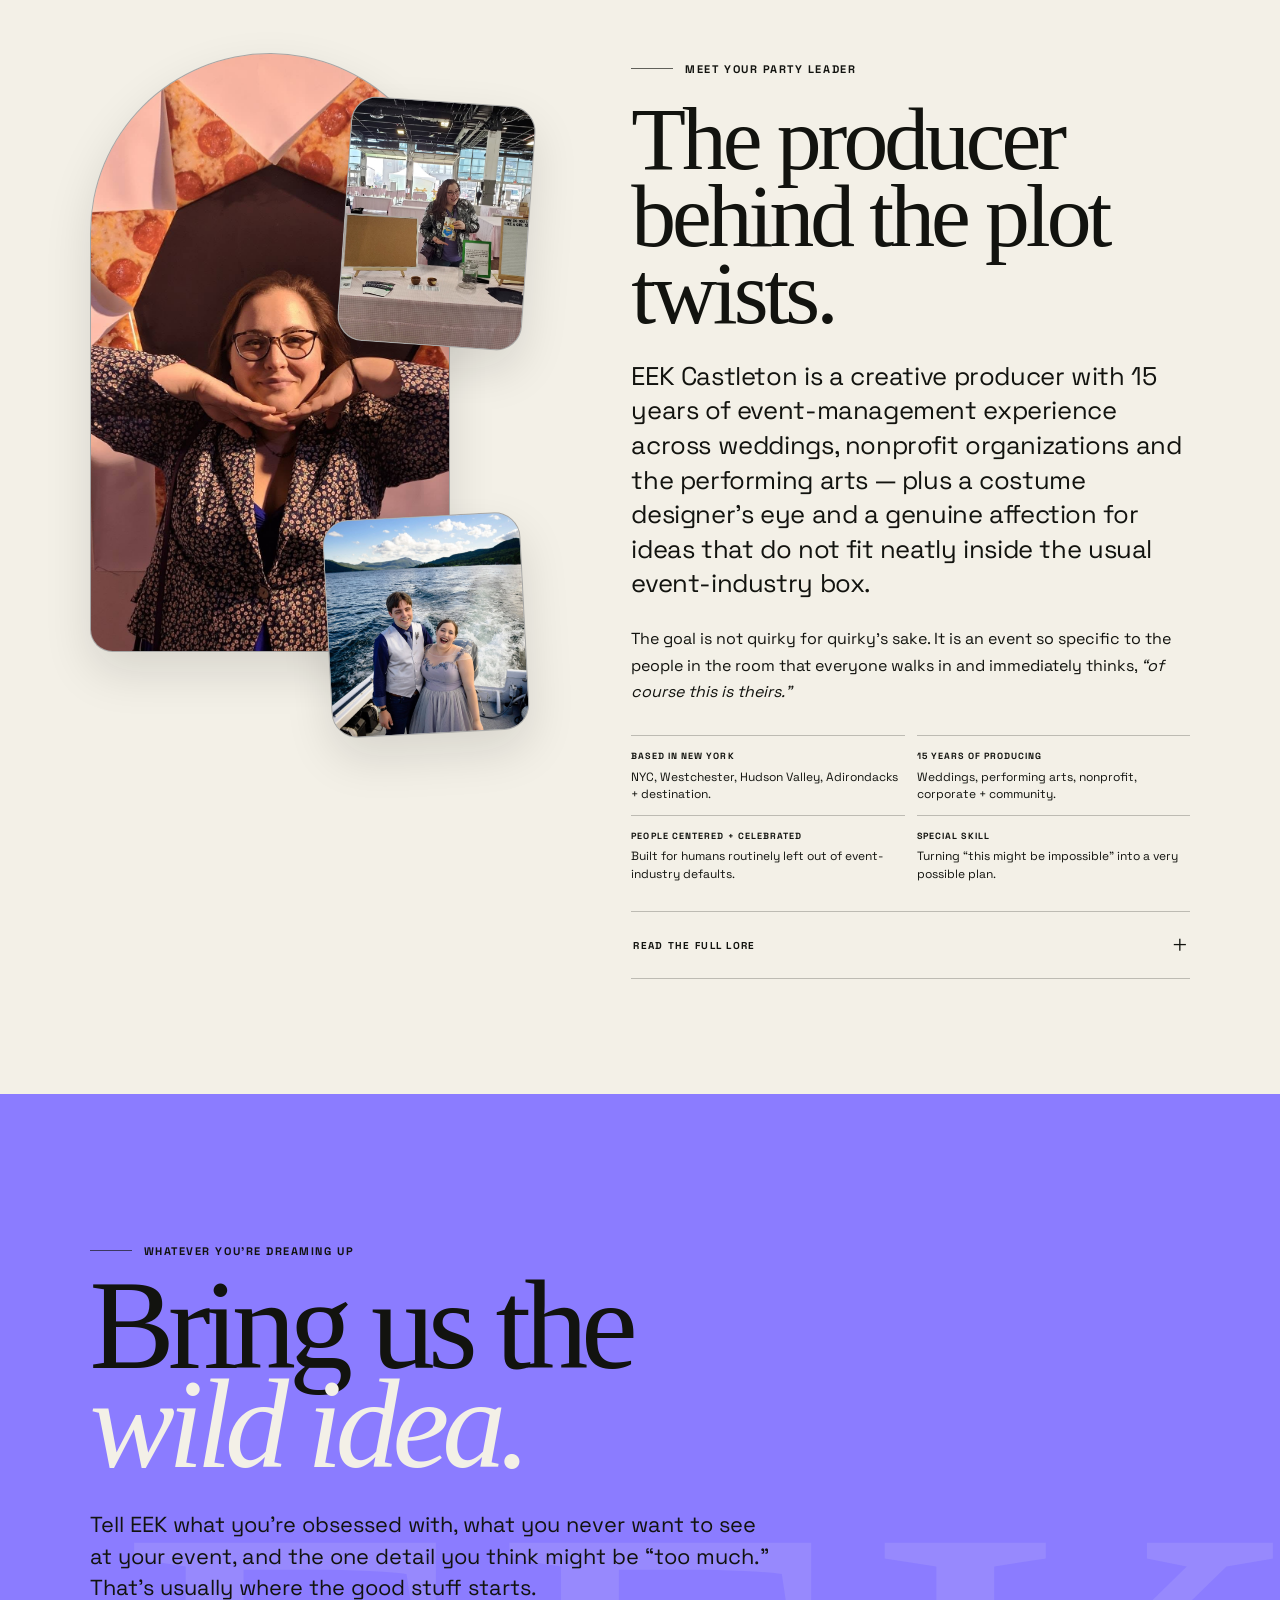
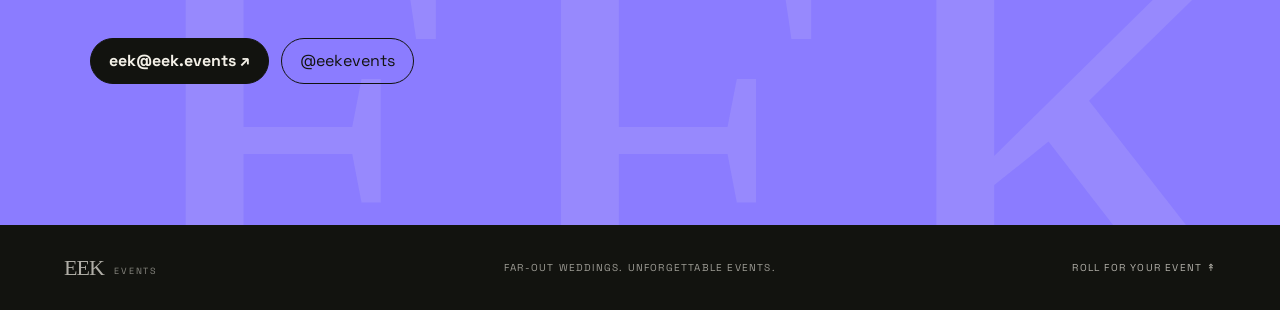
==== commit 06c3b05f: "Apply client feedback and update event highlights" ====
--- a/index.html
+++ b/index.html
@@ -772,14 +772,22 @@
 @media(max-width:1000px){.forge-body{grid-template-columns:1fr}.guided-forge{min-height:470px}.forge-services{scroll-snap-type:x mandatory}.forge-service-card{scroll-snap-align:start}.forge-result{min-height:520px}}
 @media(max-width:720px){.forge-head p{font-size:14px}.forge-guide-note{font-size:10px;line-height:1.5}.forge-services{grid-template-columns:repeat(6,158px)}.forge-service-card{min-width:158px;padding:14px}.forge-service-card strong{font-size:19px}.guided-forge{min-height:430px;padding:28px 20px}.forge-progress{grid-template-columns:auto 1fr;margin-bottom:32px}.forge-progress-note{display:none}.forge-step h3{font-size:clamp(38px,12vw,50px)}.forge-choice-grid{display:grid;grid-template-columns:1fr 1fr}.forge-choice-grid .chip{width:100%;text-align:left;font-size:12px;padding:12px}.forge-nav{padding-top:24px}.campaign-readout{grid-template-columns:1fr}.campaign-readout>div{min-height:58px}.match-line{display:block}.match-line em{display:block;margin-top:8px}}
 
+/* Emily tattoo photo — keep Emily in frame as the proof stage narrows */
+.proof-image img.proof-focus-emily{object-position:78% center}.proof-image img.proof-zoom-out {
+  object-fit: cover;
+  transform: scale(1);
+}
+@media(max-width:1000px){.proof-image img.proof-focus-emily{object-position:81% center}}
+@media(max-width:720px){.proof-image img.proof-focus-emily{object-position:84% center}}
+
 </style>
 </head>
 <body>
 <div class="eek-app" id="top">
   <div class="topbar" aria-hidden="true">
     <div class="marquee">
-      <span>NO BEIGE EVENTS ✦ BIG FEELINGS ✦ WEIRD IDEAS WELCOME ✦ YOUR PEOPLE, YOUR RULES ✦</span>
-      <span>NO BEIGE EVENTS ✦ BIG FEELINGS ✦ WEIRD IDEAS WELCOME ✦ YOUR PEOPLE, YOUR RULES ✦</span>
+      <span>BIG FEELINGS ✦ WEIRD IDEAS WELCOME ✦ YOUR PEOPLE, YOUR RULES ✦</span>
+      <span>BIG FEELINGS ✦ WEIRD IDEAS WELCOME ✦ YOUR PEOPLE, YOUR RULES ✦</span>
     </div>
   </div>
 
@@ -795,7 +803,7 @@
     <div class="hero-copy">
       <div class="kicker reveal">Weddings + events for people with a point of view</div>
       <h1 class="reveal">Producing your <em>main character</em> energy.</h1>
-      <p class="hero-sub reveal">For creative, unabashedly geeky humans, teams, and communities who want an event that feels like a world of its own — not a template with your name pasted on top.</p>
+      <p class="hero-sub reveal">For creative, one-of-a-kind humans, teams, and communities who want an event that feels like a world of its own instead of a template with your name pasted on top.</p>
       <div class="hero-actions reveal">
         <a class="btn btn-primary" href="#forge">Forge your event vibe ✦</a>
         <a class="btn btn-ghost" href="archive.html">Enter the archives ↗</a>
@@ -814,8 +822,8 @@
     <div class="manifesto-grid">
       <h2 class="reveal">Your event is not a <span>side quest.</span></h2>
       <div class="manifesto-copy">
-        <p class="big-p reveal">EEK exists to make the ideas you were told were “too much,” “too weird,” or “not practical enough” feel completely possible — and completely celebrated.</p>
-        <div class="mission-card reveal"><div class="num">01</div><div><h3>Feel like yourself</h3><p>Relaxed, trusting, encouraged, energized, accepted, magical. No performance of what an event is “supposed” to be.</p></div></div>
+        <p class="big-p reveal">EEK exists to celebrate and execute the ideas you were told were “too much” or “too weird.”</p>
+        <div class="mission-card reveal"><div class="num">01</div><div><h3>Feel like yourself</h3><p>Relaxed, trusting, encouraged, energized, accepted, magical. Drop your shoulders. Let’s party.</p></div></div>
         <div class="mission-card reveal"><div class="num">02</div><div><h3>Build a world</h3><p>We turn references, lore, fashion, family, rituals, fandoms and wild little details into one coherent experience.</p></div></div>
         <div class="mission-card reveal"><div class="num">03</div><div><h3>Protect the plot</h3><p>Your needs, wants, access, identity and boundaries get heard, prioritized and protected — all the way through the final send-off.</p></div></div>
       </div>
@@ -830,13 +838,13 @@
       <div class="proof-picks" role="list" aria-label="Choose an event detail to preview">
         <button class="proof-pick active" type="button" data-proof-src="assets/ConnorEmily1.jpeg" data-proof-alt="Emily and Connor wedding detail" data-proof-label="Make the world real"><span>01</span> Make the world real</button>
         <button class="proof-pick" type="button" data-proof-src="assets/knight-wedding.jpg" data-proof-alt="Wedding guest in knight armor with a groom" data-proof-label="Wear the armor"><span>02</span> Wear the armor</button>
-        <button class="proof-pick" type="button" data-proof-src="assets/cake-topper.jpg" data-proof-alt="A playful custom wedding cake topper" data-proof-label="Put lore on the cake"><span>03</span> Put lore on the cake</button>
-        <button class="proof-pick" type="button" data-proof-src="assets/girlscout6.jpg" data-proof-alt="An elaborate girlscout themed boardgame" data-proof-label="Commit to the bit"><span>04</span> Commit to the bit</button>
+        <button class="proof-pick" type="button" data-proof-src="assets/lore-replacement.jpg" data-proof-alt="A fantasy-inspired wedding cake with whimsical storybook details" data-proof-label="Put lore on the cake"><span>03</span> Put lore on the cake</button>
+        <button class="proof-pick" type="button" data-proof-src="assets/committobit.jpg" data-proof-alt="A fully themed display built from board games and florals" data-proof-label="Commit to the bit"><span>04</span> Commit to the bit</button>
         <button class="proof-pick" type="button" data-proof-type="video" data-proof-src="assets/EEK.mp4" data-proof-alt="A playful behind-the-scenes moment with the owner of EEK Events" data-proof-label="Make an entrance"><span>05</span> Make an entrance</button>
       </div>
     </div>
     <figure class="proof-image reveal">
-      <img id="proofImage" src="assets/ConnorEmily1.jpeg" alt="Emily and Connor wedding detail">
+      <img id="proofImage" class="proof-focus-emily" src="assets/ConnorEmily1.jpeg" alt="Emily and Connor wedding detail">
       <video id="proofVideo" muted loop playsinline preload="metadata" poster="assets/EEK-poster.jpg" aria-label="A playful behind-the-scenes moment with the owner of EEK Events" hidden>
         <source src="assets/EEK.mp4" type="video/mp4">
       </video>
@@ -849,17 +857,15 @@
     <div class="case-track" id="caseTrack">
       <article class="case">
         <div class="case-bg"><img src="assets/ConnorEmily2.jpeg" alt="Emily and Connor celebrating at their wedding"></div>
-        <div class="case-no">Case file 01</div>
         <div class="case-copy">
           <h3>Emily + Connor</h3>
-          <p>A celebration with theatrical flourishes, highly personal details and plenty of main-character energy.</p>
+          <p>When two theatrical production professionals wed, the creativity has no limit.</p>
           <div class="case-tag">↳ Wedding</div>
         </div>
       </article>
 
       <article class="case">
         <div class="case-bg"><img src="assets/girlscout1.jpeg" alt="Guests at a Girl Scout Network event"></div>
-        <div class="case-no">Case file 02</div>
         <div class="case-copy">
           <h3>The Girl Scout Network</h3>
           <p>Community-building events and the Campfire Chat series, produced to engage alum audiences at scale.</p>
@@ -870,7 +876,6 @@
 
       <article class="case">
         <div class="case-bg"><img src="assets/sarastefan1.jpeg" alt="Sara and Stefan celebrating at their wedding with a knight in armor"></div>
-        <div class="case-no">Case file 03</div>
         <div class="case-copy">
           <h3>Sara + Stefan</h3>
           <p>Bold color, playful medieval details and a celebration that fully committed to its own world.</p>
@@ -880,7 +885,6 @@
 
       <article class="case">
         <div class="case-bg"><img src="assets/CorpPride.jpg" alt="Corporate Pride event produced by EEK Events"></div>
-        <div class="case-no">Case file 04</div>
         <div class="case-copy">
           <h3>Corporate Pride</h3>
           <p>A Pride celebration built with the same intentional design, logistics and unmistakable EEK energy.</p>
@@ -890,7 +894,6 @@
 
       <article class="case">
         <div class="case-bg"><img src="assets/MikeSarah1.jpg" alt="Sarah and Mike at their wedding"></div>
-        <div class="case-no">Case file 05</div>
         <div class="case-copy">
           <h3>Sarah + Mike</h3>
           <p>Color, character, layered details and a room full of people completely in on the story.</p>
@@ -898,7 +901,7 @@
         </div>
       </article>
     </div>
-    <div class="case-nav"><button id="casePrev" aria-label="Previous event">←</button><button id="caseNext" aria-label="Next event">→</button><a class="case-archive-link" href="archive.html">Explore the full archive ↗</a></div>
+    <div class="case-nav"><button id="casePrev" aria-label="Previous event">←</button><button id="caseNext" aria-label="Next event">→</button><a class="case-archive-link" href="archive.html">Explore Highlighted Events ↗</a></div>
   </section>
 
 
@@ -1146,6 +1149,8 @@
         if(proofImage){
           proofImage.src = btn.dataset.proofSrc;
           proofImage.alt = btn.dataset.proofAlt || '';
+          proofImage.classList.toggle('proof-focus-emily', (btn.dataset.proofSrc || '').includes('ConnorEmily1.jpeg'));
+          proofImage.classList.toggle('proof-zoom-out', (btn.dataset.proofSrc || '').includes('lore-replacement.jpg'));
           proofImage.hidden = false;
         }
       }
@@ -1352,4 +1357,4 @@
 })();
 </script>
 </body>
-</html>
+</html>
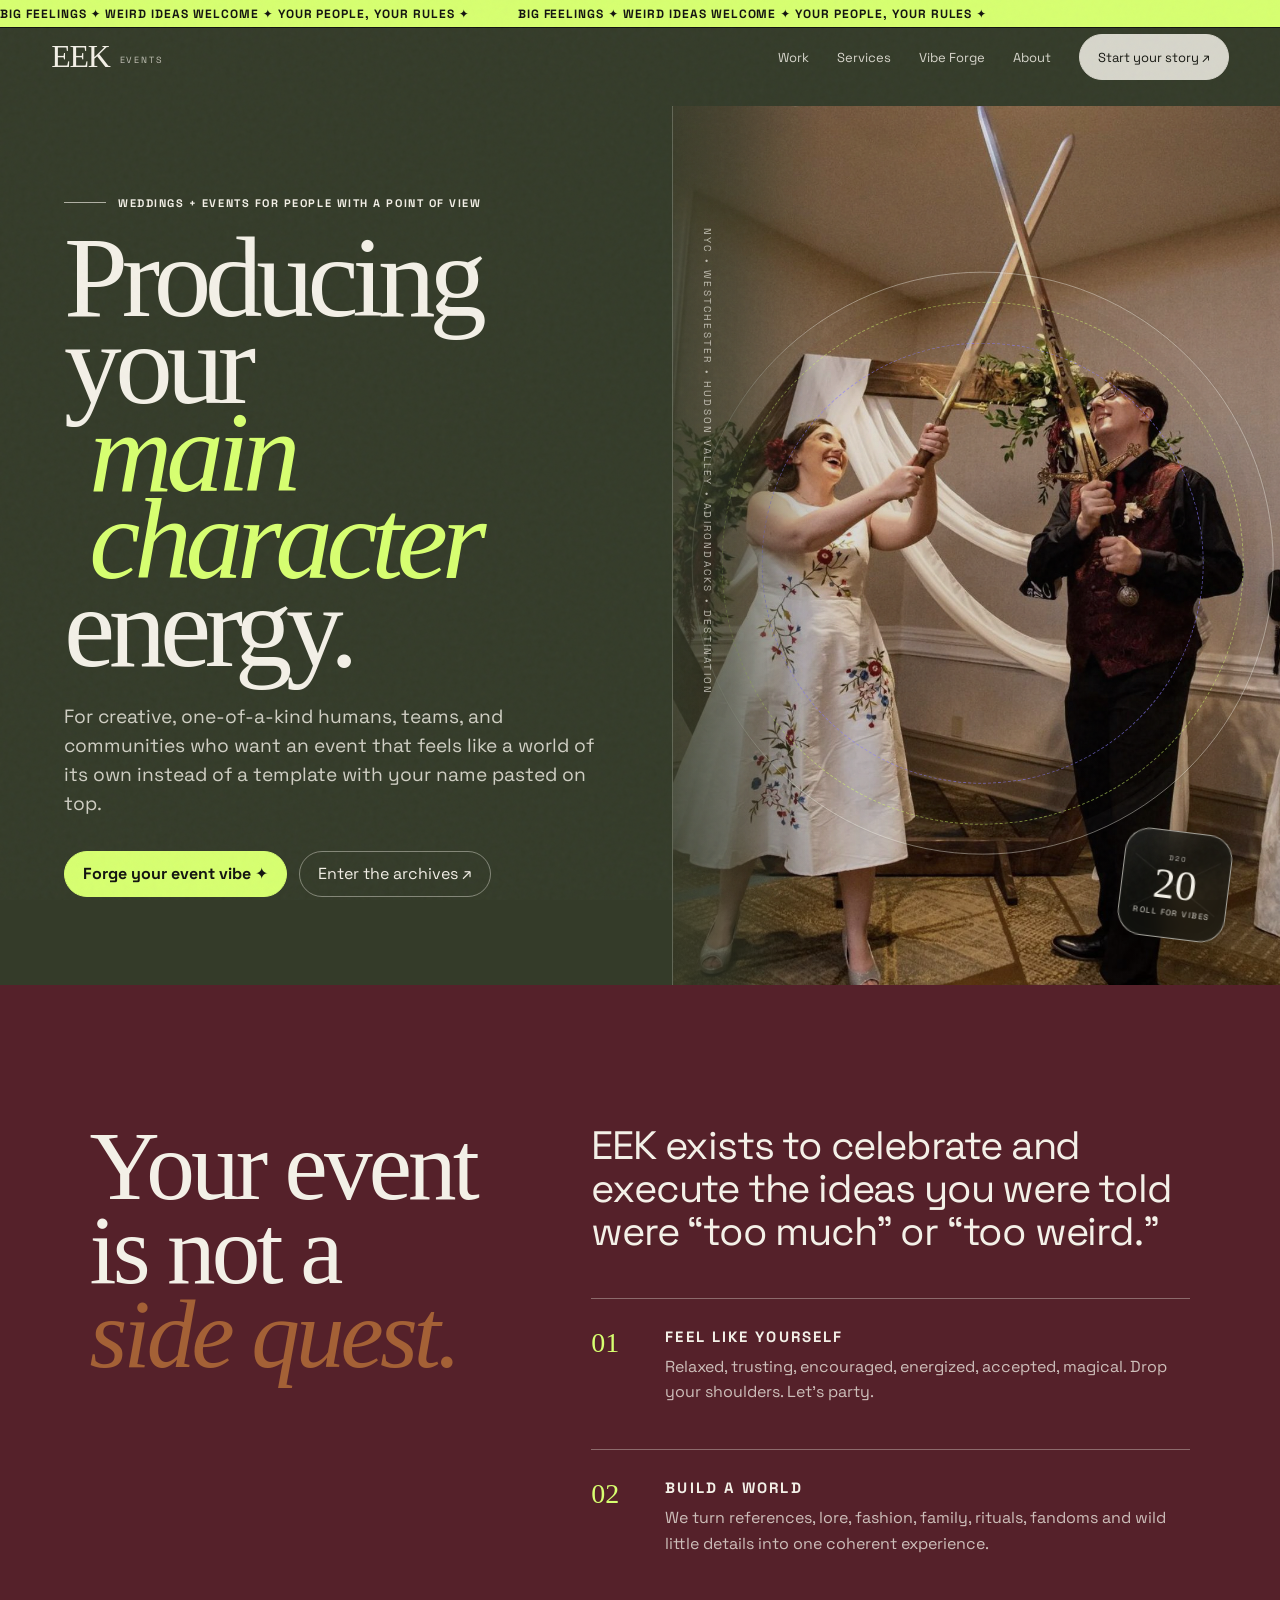
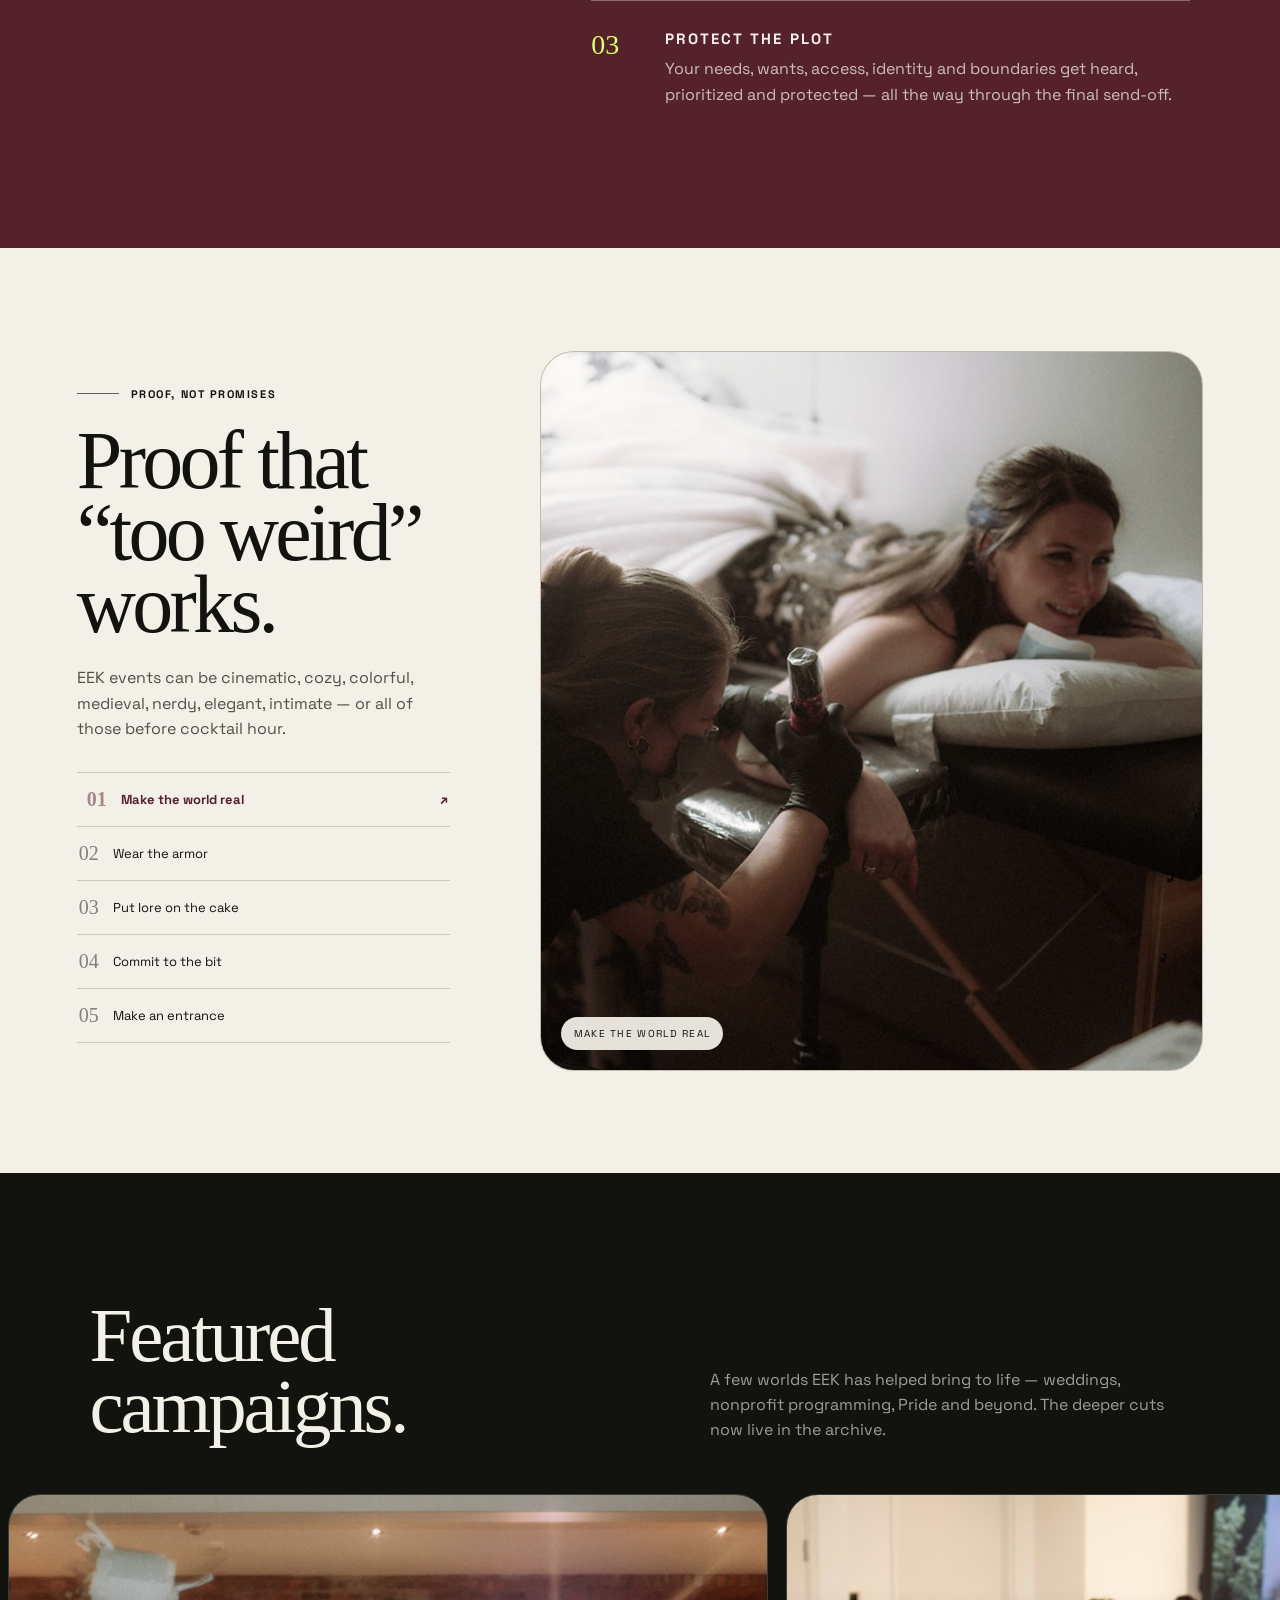
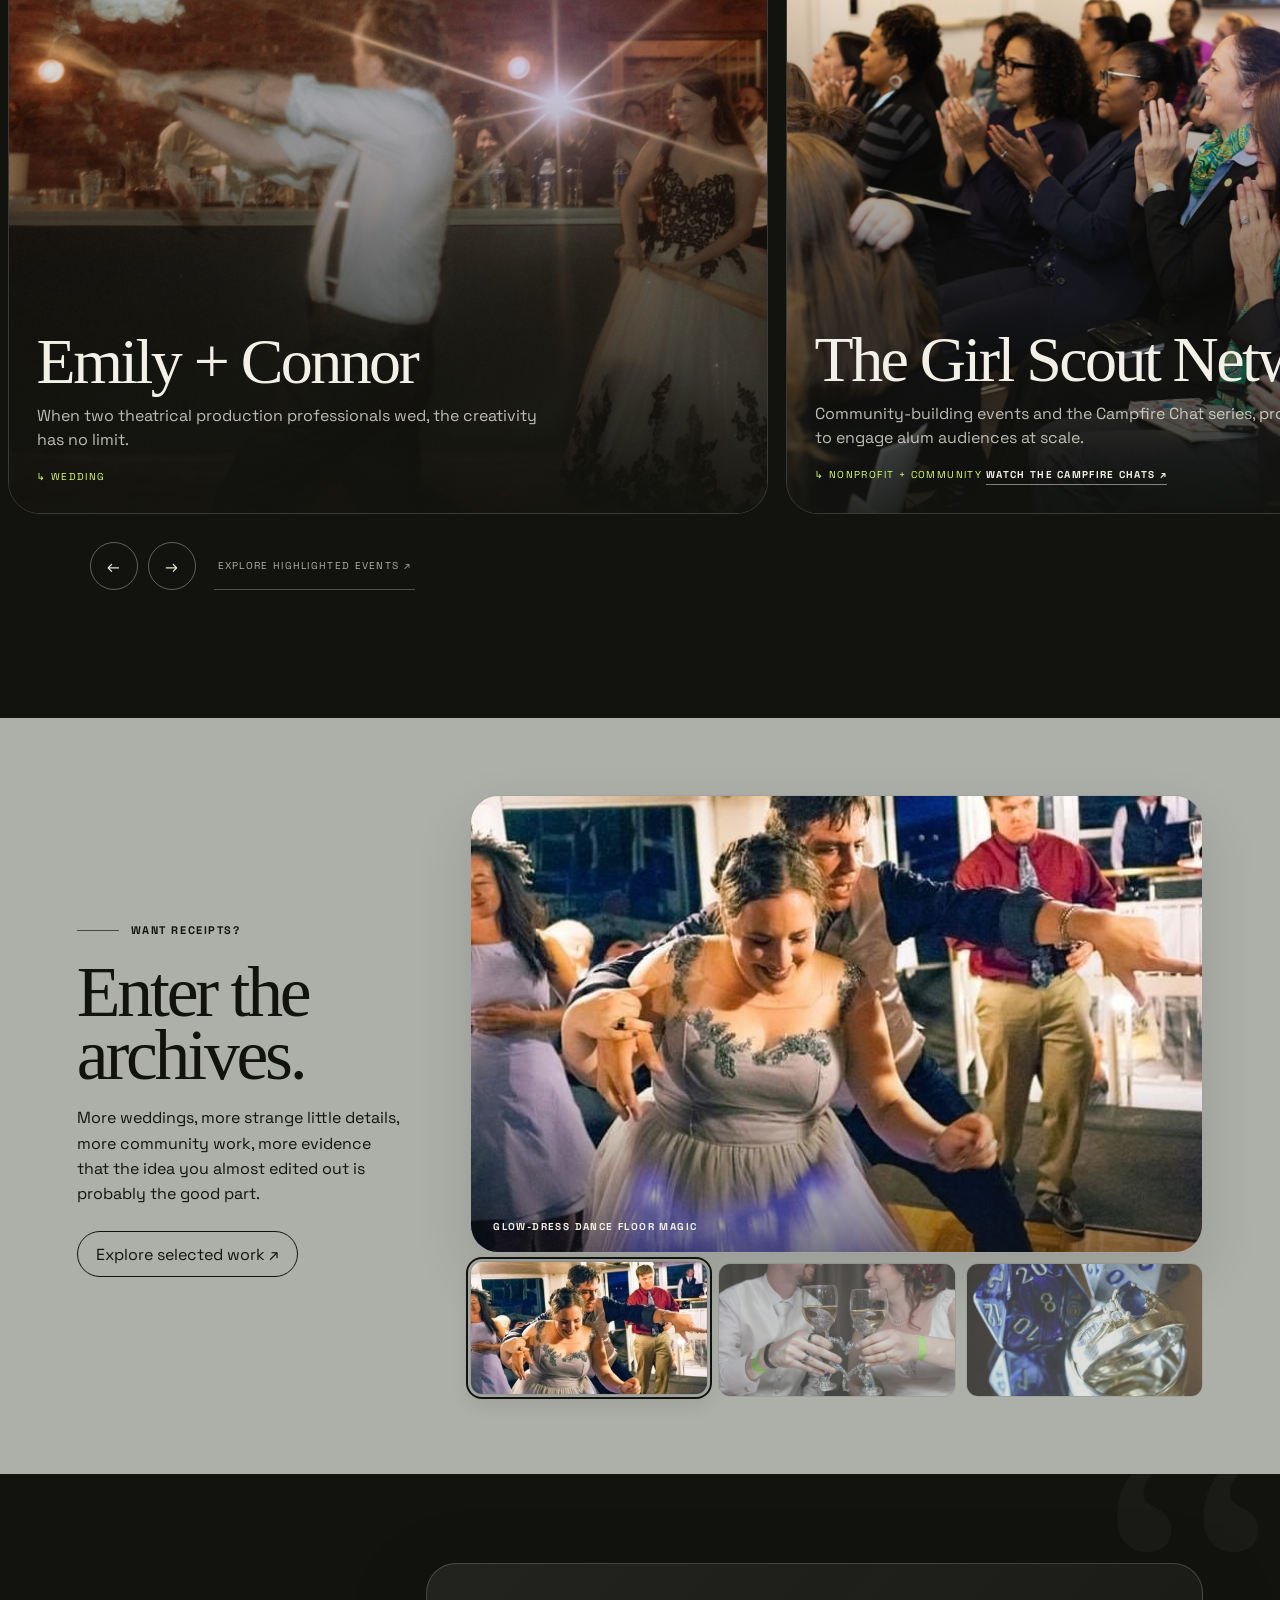
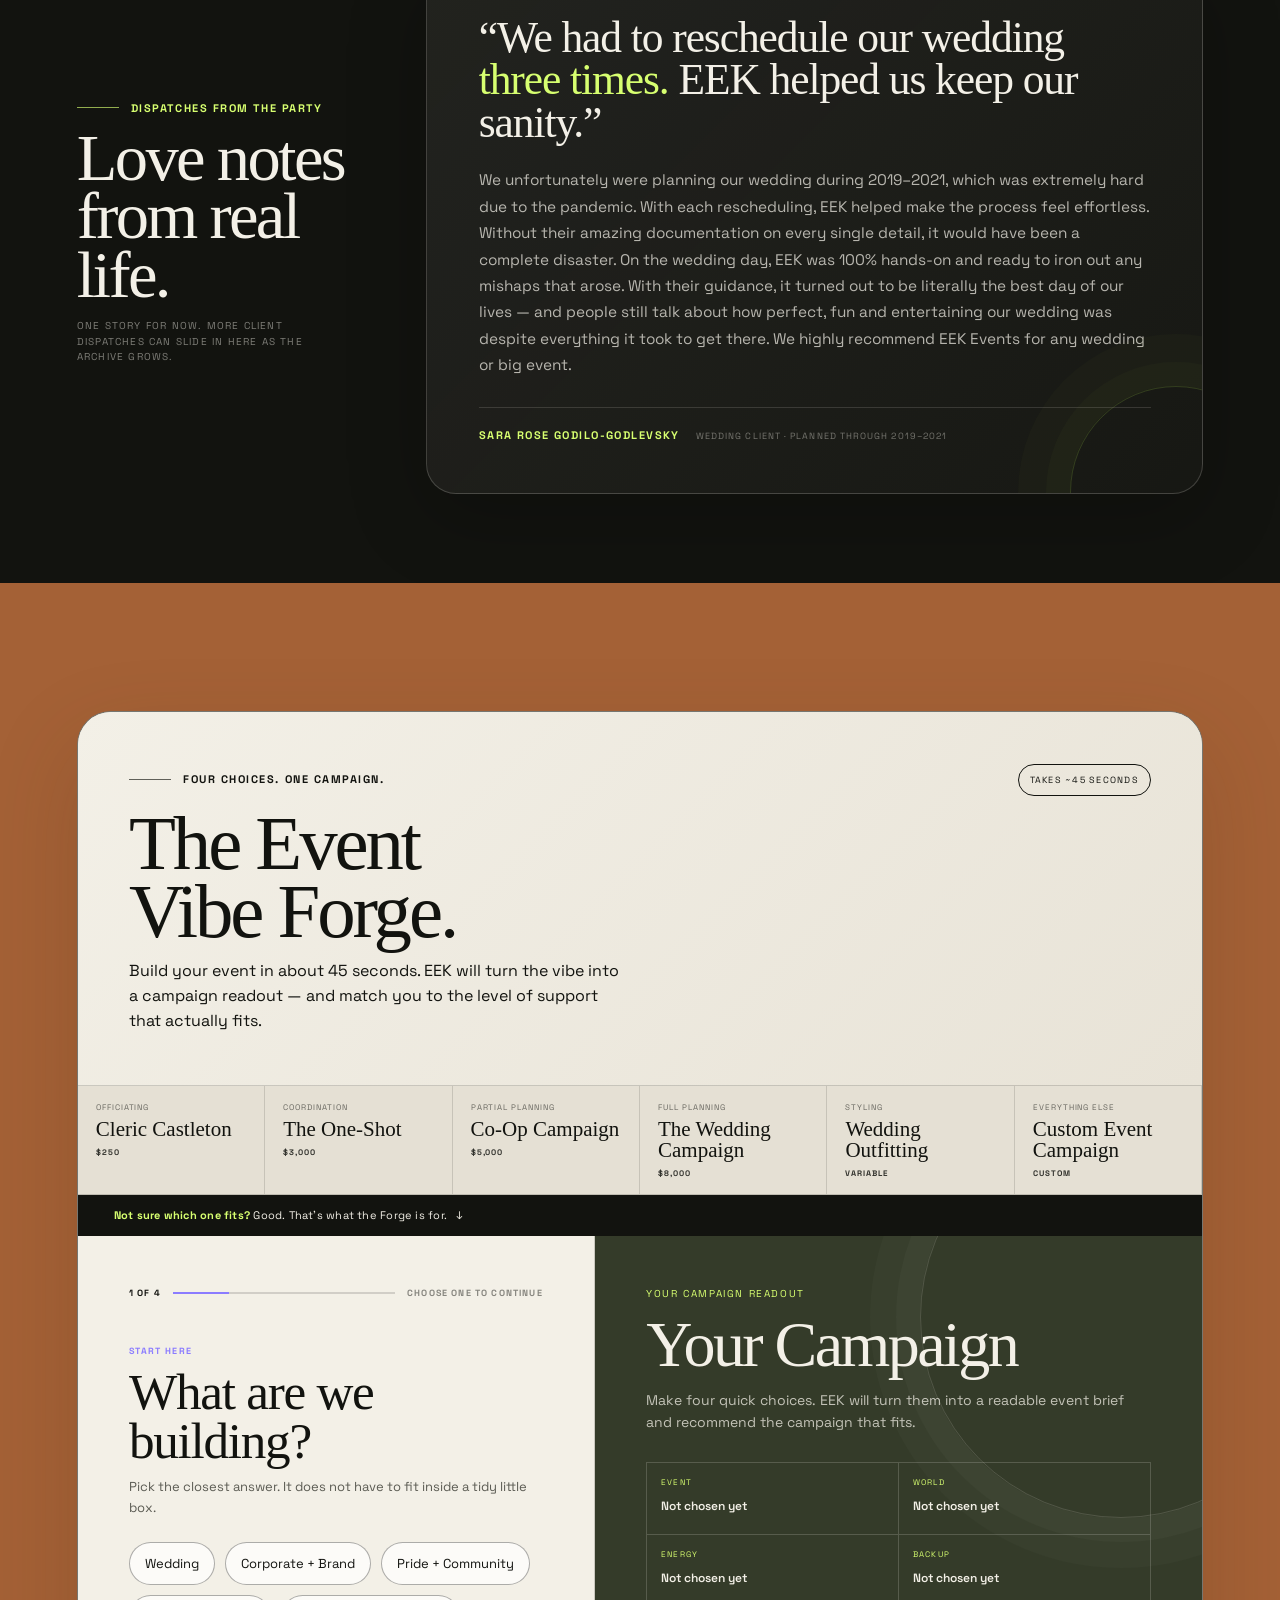
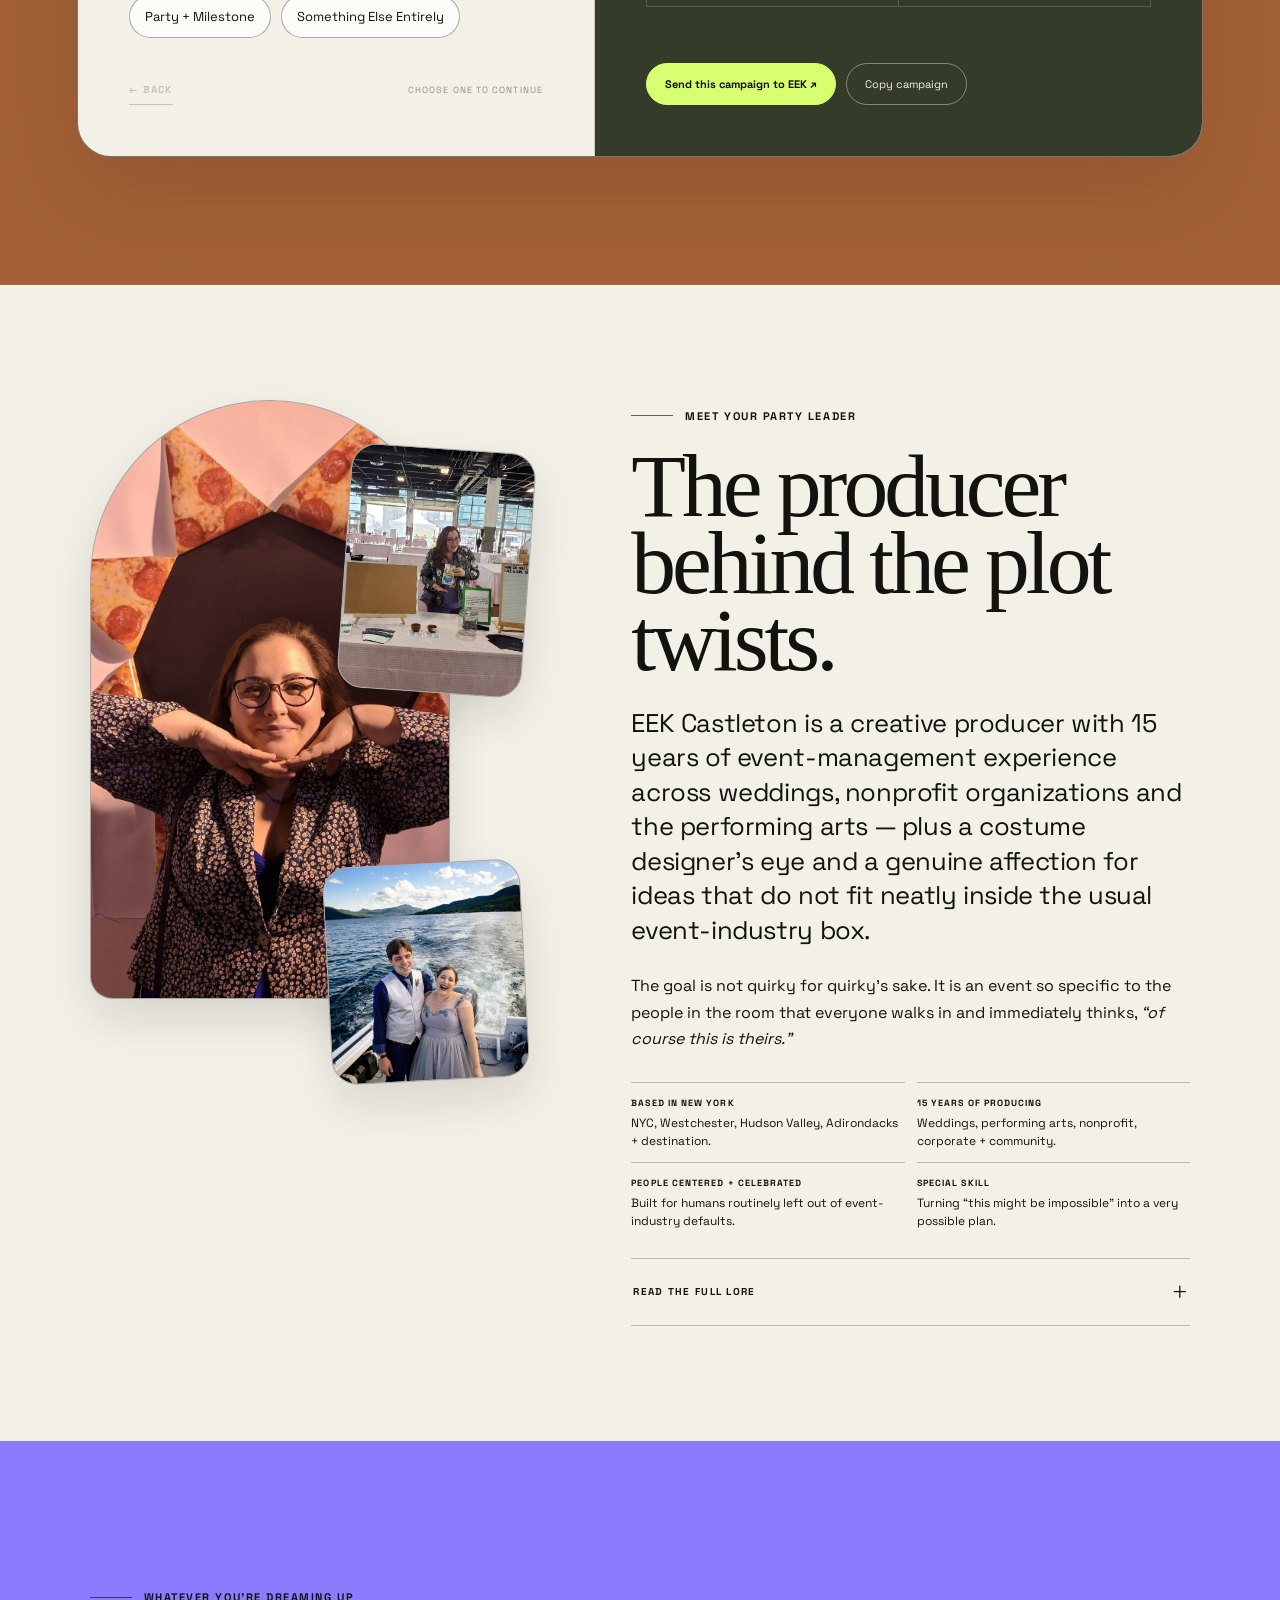
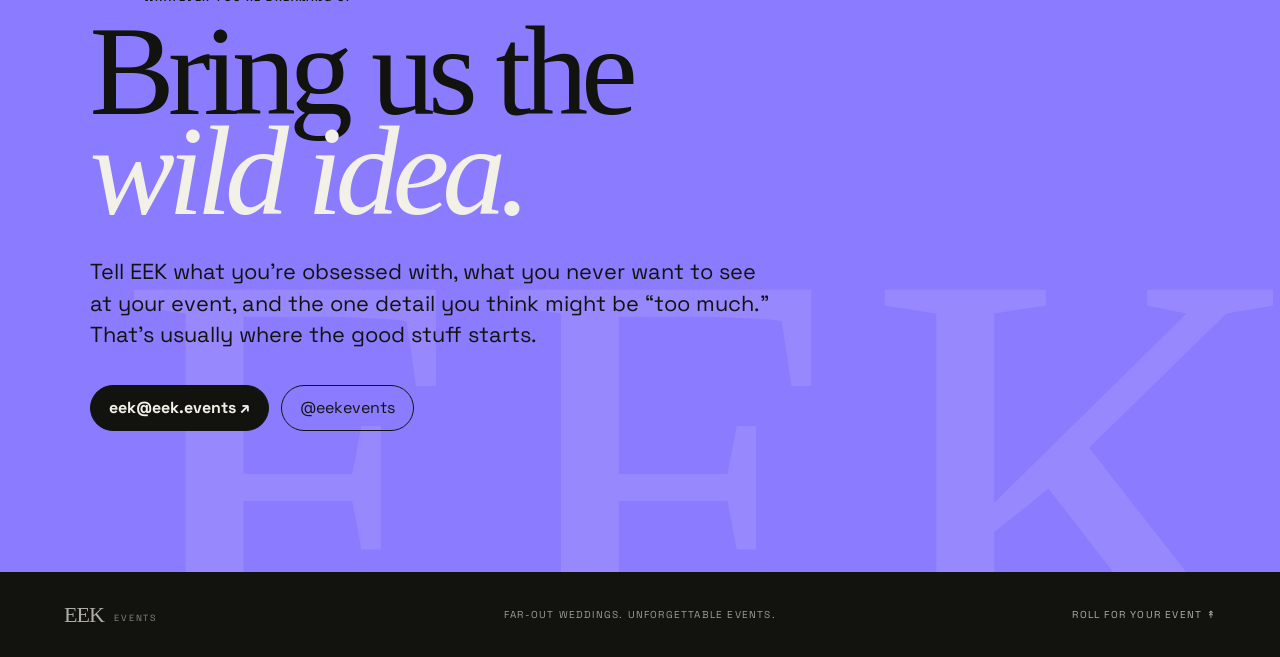
==== commit 9cae3508: "Add client testimonial section" ====
--- a/index.html
+++ b/index.html
@@ -745,7 +745,7 @@
 .case-archive-link{display:inline-flex;align-items:center;margin-left:8px;min-height:48px;padding:0 4px;font-size:10px;text-transform:uppercase;letter-spacing:.13em;color:rgba(243,240,231,.7);border-bottom:1px solid rgba(243,240,231,.28)}.case-archive-link:hover{color:var(--acid);border-color:var(--acid)}
 .archive-door{background:var(--sage);padding:clamp(54px,6vw,82px) clamp(24px,6vw,88px);display:grid;grid-template-columns:minmax(300px,.62fr) minmax(0,1.38fr);gap:clamp(38px,5vw,76px);align-items:center;overflow:hidden}.archive-door-copy{max-width:470px}.archive-door-copy h2{font-family:var(--display);font-weight:400;font-size:clamp(54px,5.6vw,88px);line-height:.88;letter-spacing:-.045em;margin:0 0 18px}.archive-door-copy p{max-width:440px;line-height:1.58;margin:0 0 25px}.archive-btn{border-color:var(--ink);color:var(--ink)}
 .archive-selector{width:100%;max-width:790px;justify-self:end}.archive-stage{position:relative;margin:0;aspect-ratio:16/10;max-height:520px;border-radius:28px;overflow:hidden;background:#bbb;border:1px solid rgba(18,19,15,.14);box-shadow:0 24px 58px rgba(18,19,15,.12)}.archive-stage::after{content:"";position:absolute;inset:0;background:linear-gradient(to top,rgba(18,19,15,.5),transparent 38%);pointer-events:none}.archive-stage img{width:100%;height:100%;object-fit:cover;object-position:center 60%;display:block;transition:opacity .22s ease,transform .7s cubic-bezier(.2,.7,.2,1)}.archive-stage img.swapping{opacity:.3;transform:scale(1.015)}.archive-stage figcaption{position:absolute;z-index:2;left:22px;bottom:19px;color:var(--paper);font-size:10px;font-weight:700;letter-spacing:.14em;text-transform:uppercase;max-width:76%;line-height:1.35}.archive-thumbs{display:grid;grid-template-columns:repeat(3,minmax(0,1fr));gap:10px;margin-top:10px}.archive-thumb{appearance:none;border:0;background:transparent;padding:0;cursor:pointer;min-width:0;border-radius:12px}.archive-thumb img{width:100%;aspect-ratio:16/9;object-fit:cover;border-radius:12px;display:block;border:1px solid rgba(18,19,15,.14);filter:saturate(.82);opacity:.62;transition:opacity .2s ease,filter .2s ease,transform .2s ease,box-shadow .2s ease}.archive-thumb:hover img,.archive-thumb.active img{opacity:1;filter:saturate(1);transform:translateY(-2px);box-shadow:0 8px 20px rgba(18,19,15,.11)}.archive-thumb.active img{outline:2px solid var(--ink);outline-offset:2px}.archive-thumb:focus-visible{outline:2px solid var(--oxblood);outline-offset:4px}
-.reviews-strip{background:var(--ink);color:var(--paper);padding:clamp(48px,5vw,70px) clamp(22px,6vw,90px);display:grid;grid-template-columns:.55fr 1.45fr;gap:clamp(28px,5vw,70px);align-items:center}.reviews-heading .kicker{color:var(--acid);margin-bottom:14px}.reviews-heading h2{font-family:var(--display);font-size:clamp(42px,4.8vw,70px);font-weight:400;line-height:.9;letter-spacing:-.04em;margin:0 0 12px}.reviews-heading small{font-size:9px;text-transform:uppercase;letter-spacing:.12em;color:rgba(243,240,231,.42)}.reviews-rail{display:grid;grid-template-columns:repeat(3,1fr);gap:10px}.reviews-rail blockquote{margin:0;border:1px solid rgba(243,240,231,.18);border-radius:22px;padding:22px;min-height:170px;display:flex;flex-direction:column;justify-content:space-between;background:rgba(243,240,231,.04)}.reviews-rail p{font-family:var(--display);font-size:clamp(19px,1.8vw,27px);line-height:1.12;margin:0}.reviews-rail footer{margin-top:22px;font-size:9px;text-transform:uppercase;letter-spacing:.13em;color:var(--acid)}
+.reviews-strip{background:var(--ink);color:var(--paper);padding:clamp(66px,7vw,104px) clamp(22px,6vw,90px);display:grid;grid-template-columns:.52fr 1.48fr;gap:clamp(34px,6vw,86px);align-items:center;position:relative;overflow:hidden}.reviews-strip:before{content:"“";position:absolute;right:-.01em;top:-.24em;font-family:var(--display);font-size:clamp(240px,33vw,520px);line-height:1;color:rgba(243,240,231,.035);pointer-events:none}.reviews-heading{position:relative;z-index:1}.reviews-heading .kicker{color:var(--acid);margin-bottom:14px}.reviews-heading h2{font-family:var(--display);font-size:clamp(48px,5.2vw,78px);font-weight:400;line-height:.88;letter-spacing:-.04em;margin:0 0 14px}.reviews-heading small{display:block;max-width:280px;font-size:10px;line-height:1.55;text-transform:uppercase;letter-spacing:.12em;color:rgba(243,240,231,.48)}.reviews-rail{position:relative;z-index:1;min-width:0}.reviews-rail blockquote{margin:0;border:1px solid rgba(243,240,231,.19);border-radius:30px;padding:clamp(28px,4vw,54px);background:linear-gradient(135deg,rgba(243,240,231,.075),rgba(243,240,231,.025));box-shadow:0 24px 80px rgba(0,0,0,.22);position:relative;overflow:hidden}.reviews-rail blockquote:after{content:"";position:absolute;width:210px;height:210px;border:1px solid rgba(192,255,80,.16);border-radius:50%;right:-80px;bottom:-105px;box-shadow:0 0 0 24px rgba(192,255,80,.025),0 0 0 52px rgba(192,255,80,.018)}.review-pull{font-family:var(--display);font-size:clamp(30px,3.4vw,50px);line-height:.98;letter-spacing:-.025em;margin:0 0 24px;max-width:900px}.review-pull em{font-style:normal;color:var(--acid)}.review-body{font-family:var(--sans);font-size:clamp(14px,1.2vw,17px);line-height:1.72;color:rgba(243,240,231,.72);margin:0;max-width:880px}.reviews-rail footer{position:relative;z-index:1;margin-top:28px;padding-top:20px;border-top:1px solid rgba(243,240,231,.14);display:flex;flex-wrap:wrap;gap:9px 16px;align-items:baseline}.review-name{font-size:11px;font-weight:800;text-transform:uppercase;letter-spacing:.13em;color:var(--acid)}.review-context{font-size:9px;text-transform:uppercase;letter-spacing:.12em;color:rgba(243,240,231,.42)}
 .forge-services{display:grid;grid-template-columns:repeat(6,minmax(150px,1fr));overflow-x:auto;scrollbar-width:none;border-bottom:1px solid rgba(18,19,15,.18);background:#e5e0d4}.forge-services::-webkit-scrollbar{display:none}.forge-services a{min-width:170px;padding:16px 18px;border-right:1px solid rgba(18,19,15,.14);transition:.2s ease}.forge-services a:hover{background:var(--acid)}.forge-services span,.forge-services em{display:block;font-size:8px;text-transform:uppercase;letter-spacing:.12em;font-style:normal;opacity:.58}.forge-services strong{display:block;font-family:var(--display);font-size:21px;font-weight:400;line-height:1;margin:7px 0}.forge-services em{opacity:.85;font-weight:700}
 .about-combined{background:var(--paper);padding:clamp(82px,9vw,132px) clamp(24px,7vw,100px);display:grid;grid-template-columns:.88fr 1.12fr;gap:clamp(44px,8vw,120px);align-items:start}.about-portrait{position:relative;min-height:680px;max-width:620px}.about-portrait figure{margin:0;position:absolute;overflow:hidden;border-radius:26px;background:#bbb;border:1px solid rgba(18,19,15,.12);box-shadow:0 20px 48px rgba(18,19,15,.12)}.about-portrait img{width:100%;height:100%;object-fit:cover}.about-main{inset:0 18% 12% 0;border-radius:240px 240px 30px 30px!important}.about-work{width:42%;height:36%;right:0;top:7%;transform:rotate(4deg)}.about-life{width:45%;height:32%;right:1%;bottom:0;transform:rotate(-3deg)}
 .about-combined-copy h2{font-family:var(--display);font-weight:400;font-size:clamp(58px,7vw,104px);line-height:.86;letter-spacing:-.045em;margin:0 0 28px}.about-lede{font-size:clamp(20px,2vw,28px)!important;line-height:1.35!important;letter-spacing:-.015em}.about-combined-copy>p{font-size:16px;line-height:1.65;max-width:760px}.compact-facts{margin-top:30px}.about-lore{margin-top:28px;border-top:1px solid rgba(18,19,15,.24);border-bottom:1px solid rgba(18,19,15,.24)}.about-lore summary{list-style:none;cursor:pointer;padding:18px 2px;display:flex;justify-content:space-between;align-items:center;text-transform:uppercase;letter-spacing:.13em;font-size:10px;font-weight:700}.about-lore summary::-webkit-details-marker{display:none}.about-lore summary span{font-family:var(--display);font-size:26px;font-weight:400;transition:.25s}.about-lore[open] summary span{transform:rotate(45deg)}.about-lore-body{padding:0 0 26px;max-width:780px}.about-lore-body p{font-size:15px;line-height:1.7;color:#44473f}.about-lore-body .credential{font-size:10px;text-transform:uppercase;letter-spacing:.13em;color:var(--oxblood);font-weight:700}
@@ -754,8 +754,8 @@
 /* Dedicated archive page */
 .archive-page{background:var(--paper);min-height:100vh}.archive-page .nav{position:relative;top:0;background:var(--ink);height:86px}.archive-page .topbar{position:relative}.archive-hero{background:var(--oxblood);color:var(--paper);padding:clamp(90px,10vw,150px) clamp(24px,7vw,100px) clamp(64px,8vw,110px)}.archive-hero h1{font-family:var(--display);font-weight:400;font-size:clamp(72px,10vw,150px);line-height:.76;letter-spacing:-.055em;margin:0;max-width:1000px}.archive-hero h1 em{color:var(--acid);font-weight:400}.archive-hero p{font-size:clamp(17px,1.7vw,23px);max-width:700px;line-height:1.5;color:rgba(243,240,231,.8);margin:30px 0 0}.archive-page-grid{padding:clamp(70px,8vw,120px) clamp(20px,6vw,90px);display:grid;gap:20px}.archive-event{border:1px solid rgba(18,19,15,.16);border-radius:30px;padding:clamp(18px,2.6vw,34px);background:#ebe7dc}.archive-event-head{display:grid;grid-template-columns:.7fr 1.3fr;gap:30px;align-items:end;margin-bottom:22px}.archive-event-head h2{font-family:var(--display);font-size:clamp(44px,5vw,76px);font-weight:400;line-height:.9;margin:0}.archive-event-head p{margin:0;line-height:1.6;color:#55544c;max-width:700px}.archive-event-gallery{display:grid;grid-template-columns:repeat(12,1fr);grid-auto-rows:190px;gap:10px}.archive-event-gallery figure{margin:0;border-radius:18px;overflow:hidden;background:#ccc}.archive-event-gallery img{width:100%;height:100%;object-fit:cover}.archive-event-gallery .half{grid-column:span 6;grid-row:span 2}.archive-event-gallery .third{grid-column:span 4;grid-row:span 2}.archive-event-gallery .hero-shot{grid-column:span 7;grid-row:span 3}.archive-event-gallery .side-shot{grid-column:span 5;grid-row:span 3}.archive-event-link{display:inline-flex;margin-top:14px;font-size:10px;font-weight:700;text-transform:uppercase;letter-spacing:.13em;border-bottom:1px solid currentColor;padding-bottom:3px}
 
-@media(max-width:1000px){.proof-stage,.archive-door,.reviews-strip,.about-combined{grid-template-columns:1fr}.proof-image{height:68vw;min-height:480px}.archive-door{gap:34px}.archive-door-copy{max-width:680px}.archive-door-copy p{max-width:620px}.archive-selector{justify-self:stretch;max-width:none}.archive-stage{aspect-ratio:16/10;max-height:560px}.archive-stage img{object-position:center 58%}.reviews-rail{grid-template-columns:repeat(3,minmax(260px,1fr));overflow-x:auto}.about-portrait{min-height:650px}.archive-event-head{grid-template-columns:1fr}}
-@media(max-width:720px){.proof-stage{padding-left:20px;padding-right:20px}.proof-image{height:115vw;min-height:420px;border-radius:24px}.proof-pick{padding:14px 0}.archive-door{padding:48px 20px 54px;gap:28px}.archive-door-copy h2{font-size:clamp(50px,14vw,72px)}.archive-door-copy p{font-size:15px}.archive-selector{max-width:none;width:100%}.archive-stage{aspect-ratio:4/3;max-height:none;border-radius:20px}.archive-stage img{object-position:center 58%}.archive-stage figcaption{left:16px;bottom:14px;font-size:8px;max-width:88%}.archive-thumbs{gap:7px;margin-top:8px}.archive-thumb img{aspect-ratio:4/3;border-radius:9px}.reviews-strip{padding-left:18px;padding-right:18px}.reviews-rail{display:flex;overflow-x:auto;scroll-snap-type:x mandatory}.reviews-rail blockquote{min-width:78vw;scroll-snap-align:start}.forge-services{grid-template-columns:repeat(6,170px)}.about-combined{padding-left:20px;padding-right:20px}.about-portrait{min-height:520px}.about-main{inset:0 14% 14% 0}.about-work{width:44%;height:34%}.about-life{width:48%;height:30%}.compact-facts{grid-template-columns:1fr}.archive-event-gallery{grid-template-columns:1fr;grid-auto-rows:270px}.archive-event-gallery .half,.archive-event-gallery .third,.archive-event-gallery .hero-shot,.archive-event-gallery .side-shot{grid-column:auto;grid-row:auto}.archive-hero{padding-left:22px;padding-right:22px}.archive-page-grid{padding-left:14px;padding-right:14px}.archive-event{padding:14px;border-radius:24px}}
+@media(max-width:1000px){.proof-stage,.archive-door,.reviews-strip,.about-combined{grid-template-columns:1fr}.proof-image{height:68vw;min-height:480px}.archive-door{gap:34px}.archive-door-copy{max-width:680px}.archive-door-copy p{max-width:620px}.archive-selector{justify-self:stretch;max-width:none}.archive-stage{aspect-ratio:16/10;max-height:560px}.archive-stage img{object-position:center 58%}.reviews-rail{overflow:visible}.about-portrait{min-height:650px}.archive-event-head{grid-template-columns:1fr}}
+@media(max-width:720px){.proof-stage{padding-left:20px;padding-right:20px}.proof-image{height:115vw;min-height:420px;border-radius:24px}.proof-pick{padding:14px 0}.archive-door{padding:48px 20px 54px;gap:28px}.archive-door-copy h2{font-size:clamp(50px,14vw,72px)}.archive-door-copy p{font-size:15px}.archive-selector{max-width:none;width:100%}.archive-stage{aspect-ratio:4/3;max-height:none;border-radius:20px}.archive-stage img{object-position:center 58%}.archive-stage figcaption{left:16px;bottom:14px;font-size:8px;max-width:88%}.archive-thumbs{gap:7px;margin-top:8px}.archive-thumb img{aspect-ratio:4/3;border-radius:9px}.reviews-strip{padding-left:18px;padding-right:18px}.reviews-rail{display:block;overflow:visible}.reviews-rail blockquote{min-width:0}.forge-services{grid-template-columns:repeat(6,170px)}.about-combined{padding-left:20px;padding-right:20px}.about-portrait{min-height:520px}.about-main{inset:0 14% 14% 0}.about-work{width:44%;height:34%}.about-life{width:48%;height:30%}.compact-facts{grid-template-columns:1fr}.archive-event-gallery{grid-template-columns:1fr;grid-auto-rows:270px}.archive-event-gallery .half,.archive-event-gallery .third,.archive-event-gallery .hero-shot,.archive-event-gallery .side-shot{grid-column:auto;grid-row:auto}.archive-hero{padding-left:22px;padding-right:22px}.archive-page-grid{padding-left:14px;padding-right:14px}.archive-event{padding:14px;border-radius:24px}}
 
 
 /* Guided Vibe Forge v7 */
@@ -934,13 +934,15 @@
   <section class="reviews-strip" aria-labelledby="reviews-title">
     <div class="reviews-heading reveal">
       <div class="kicker">Dispatches from the party</div>
-      <h2 id="reviews-title">People had<br>a good time.</h2>
-      <small>Sample review copy — replace before launch.</small>
+      <h2 id="reviews-title">Love notes<br>from real life.</h2>
+      <small>One story for now. More client dispatches can slide in here as the archive grows.</small>
     </div>
     <div class="reviews-rail reveal">
-      <blockquote><p>“EEK somehow made every wildly specific thing we asked for feel intentional instead of impossible.”</p><footer>— Sample wedding client</footer></blockquote>
-      <blockquote><p>“The room felt completely like us, and we actually got to enjoy it instead of managing it.”</p><footer>— Sample wedding client</footer></blockquote>
-      <blockquote><p>“Creative enough to understand the idea, organized enough to make the idea happen.”</p><footer>— Sample event partner</footer></blockquote>
+      <blockquote>
+        <p class="review-pull">“We had to reschedule our wedding <em>three times.</em> EEK helped us keep our sanity.”</p>
+        <p class="review-body">We unfortunately were planning our wedding during 2019–2021, which was extremely hard due to the pandemic. With each rescheduling, EEK helped make the process feel effortless. Without their amazing documentation on every single detail, it would have been a complete disaster. On the wedding day, EEK was 100% hands-on and ready to iron out any mishaps that arose. With their guidance, it turned out to be literally the best day of our lives — and people still talk about how perfect, fun and entertaining our wedding was despite everything it took to get there. We highly recommend EEK Events for any wedding or big event.</p>
+        <footer><span class="review-name">Sara Rose Godilo-Godlevsky</span><span class="review-context">Wedding client · planned through 2019–2021</span></footer>
+      </blockquote>
     </div>
   </section>
 
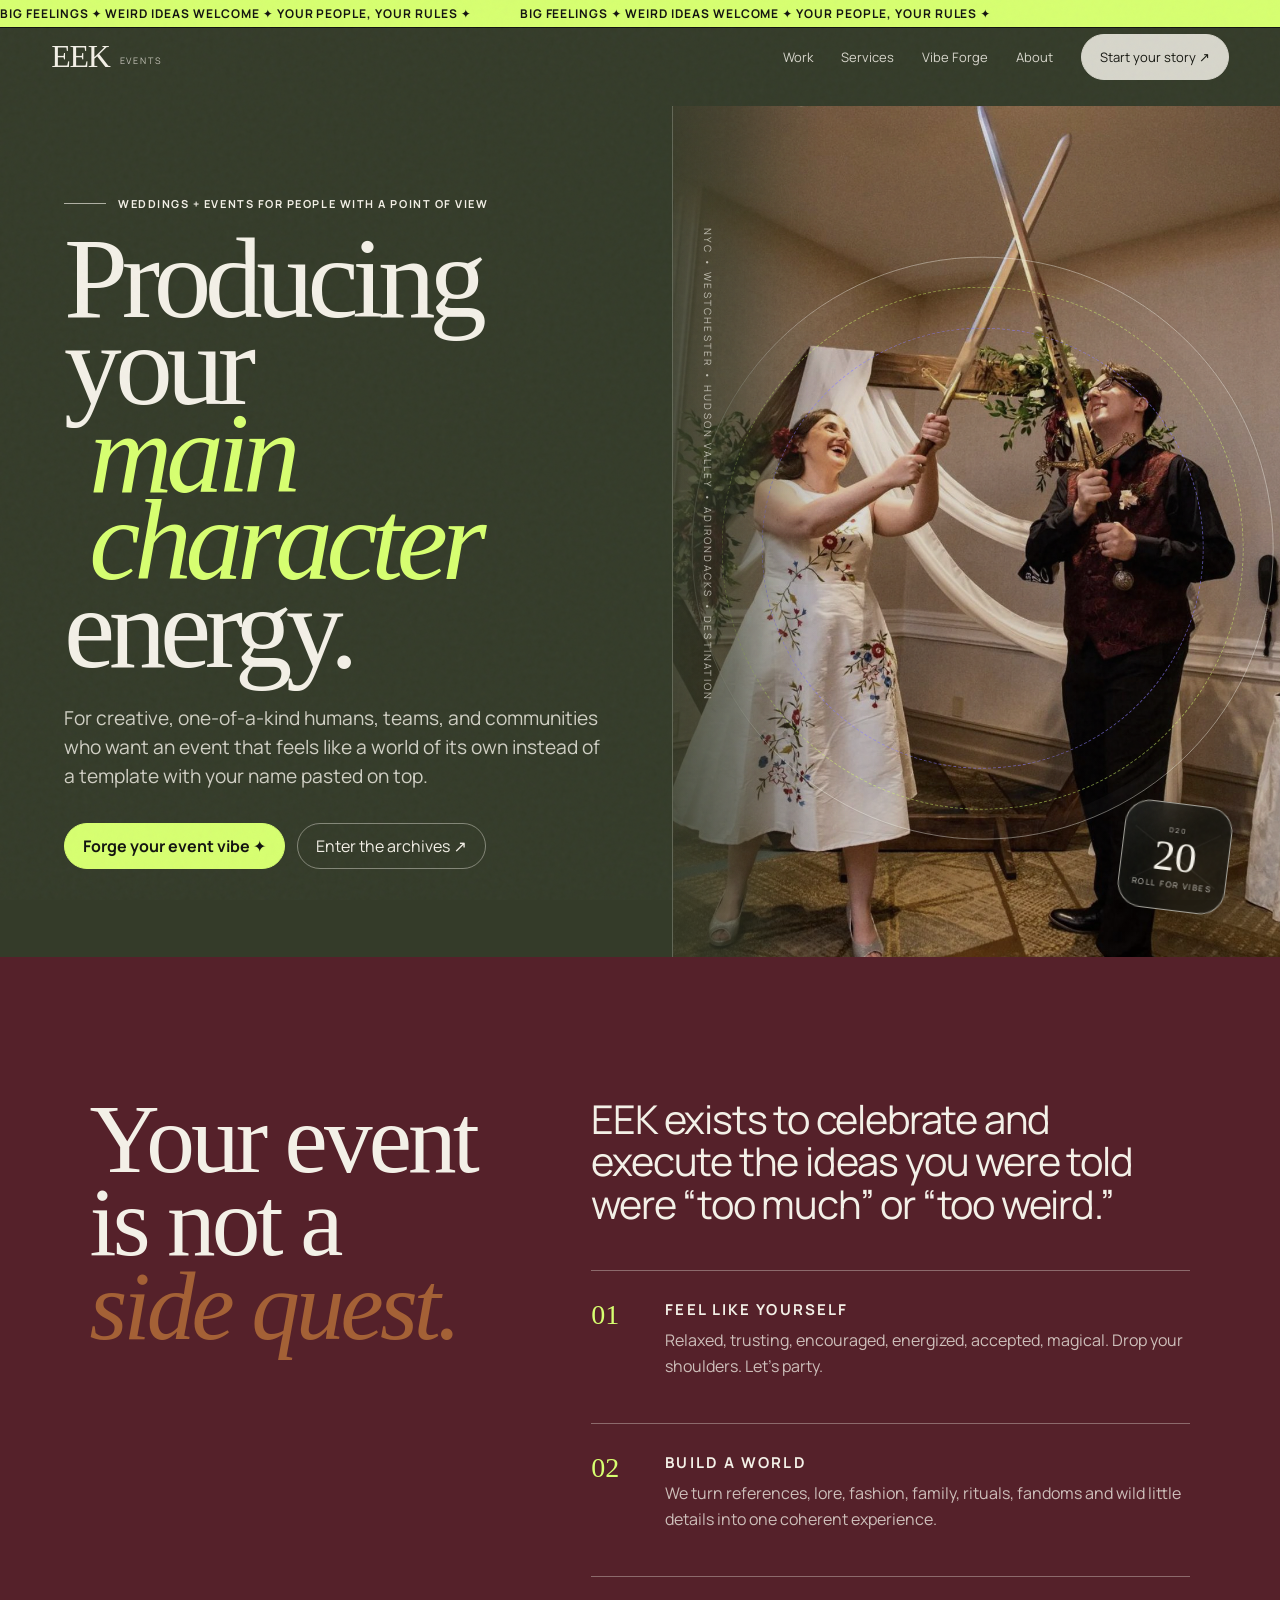
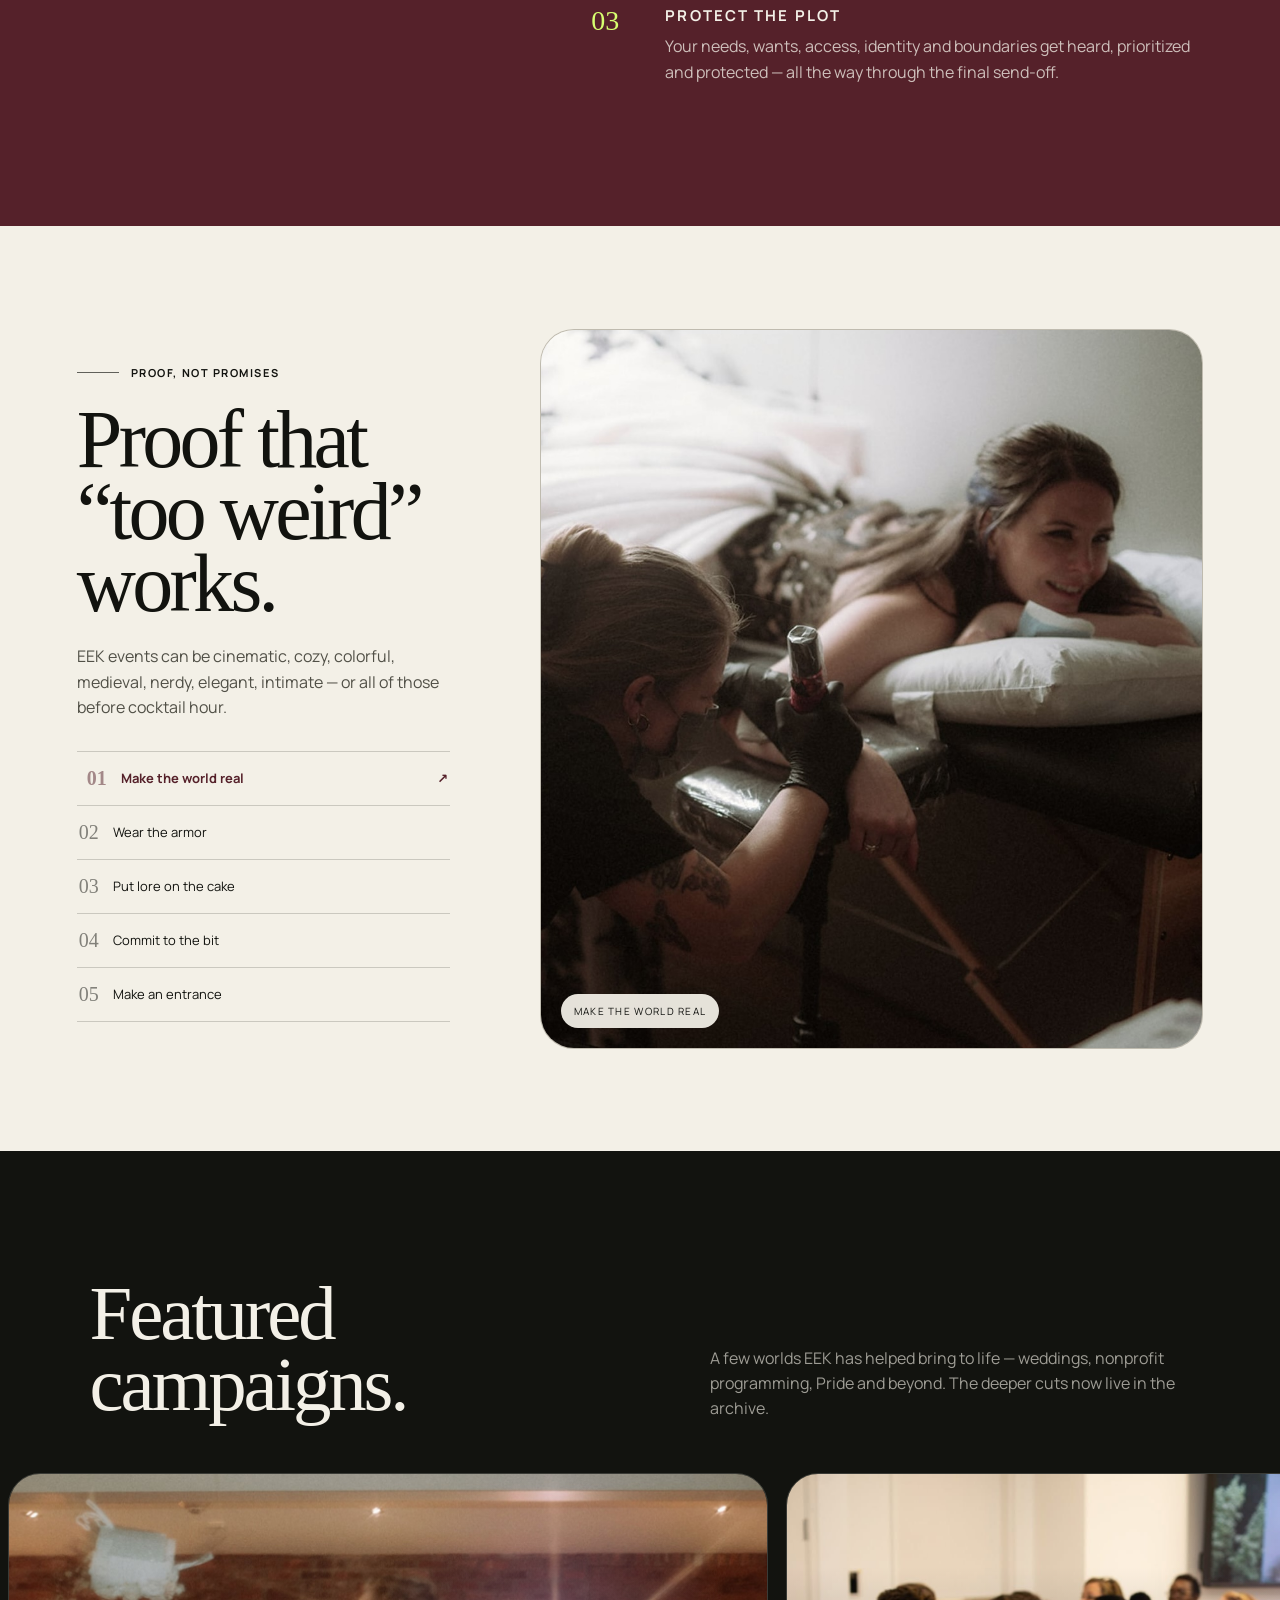
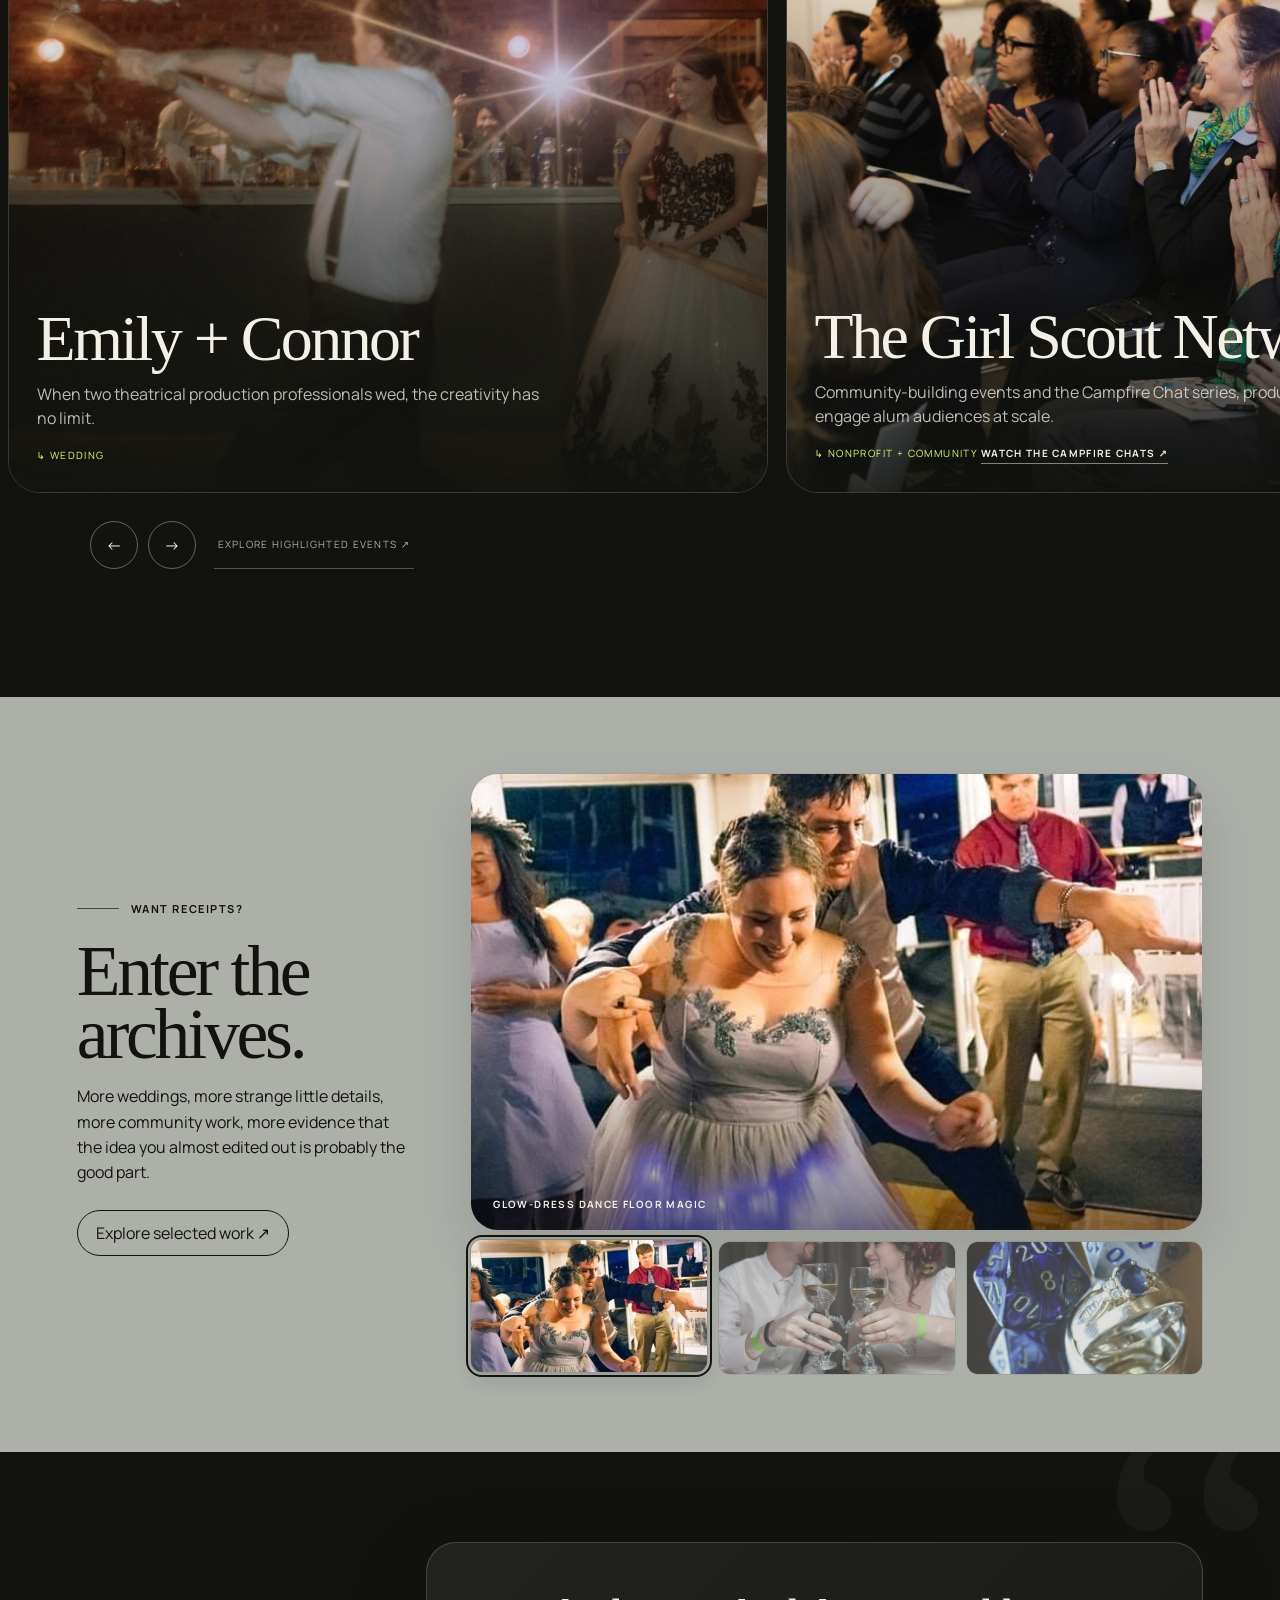
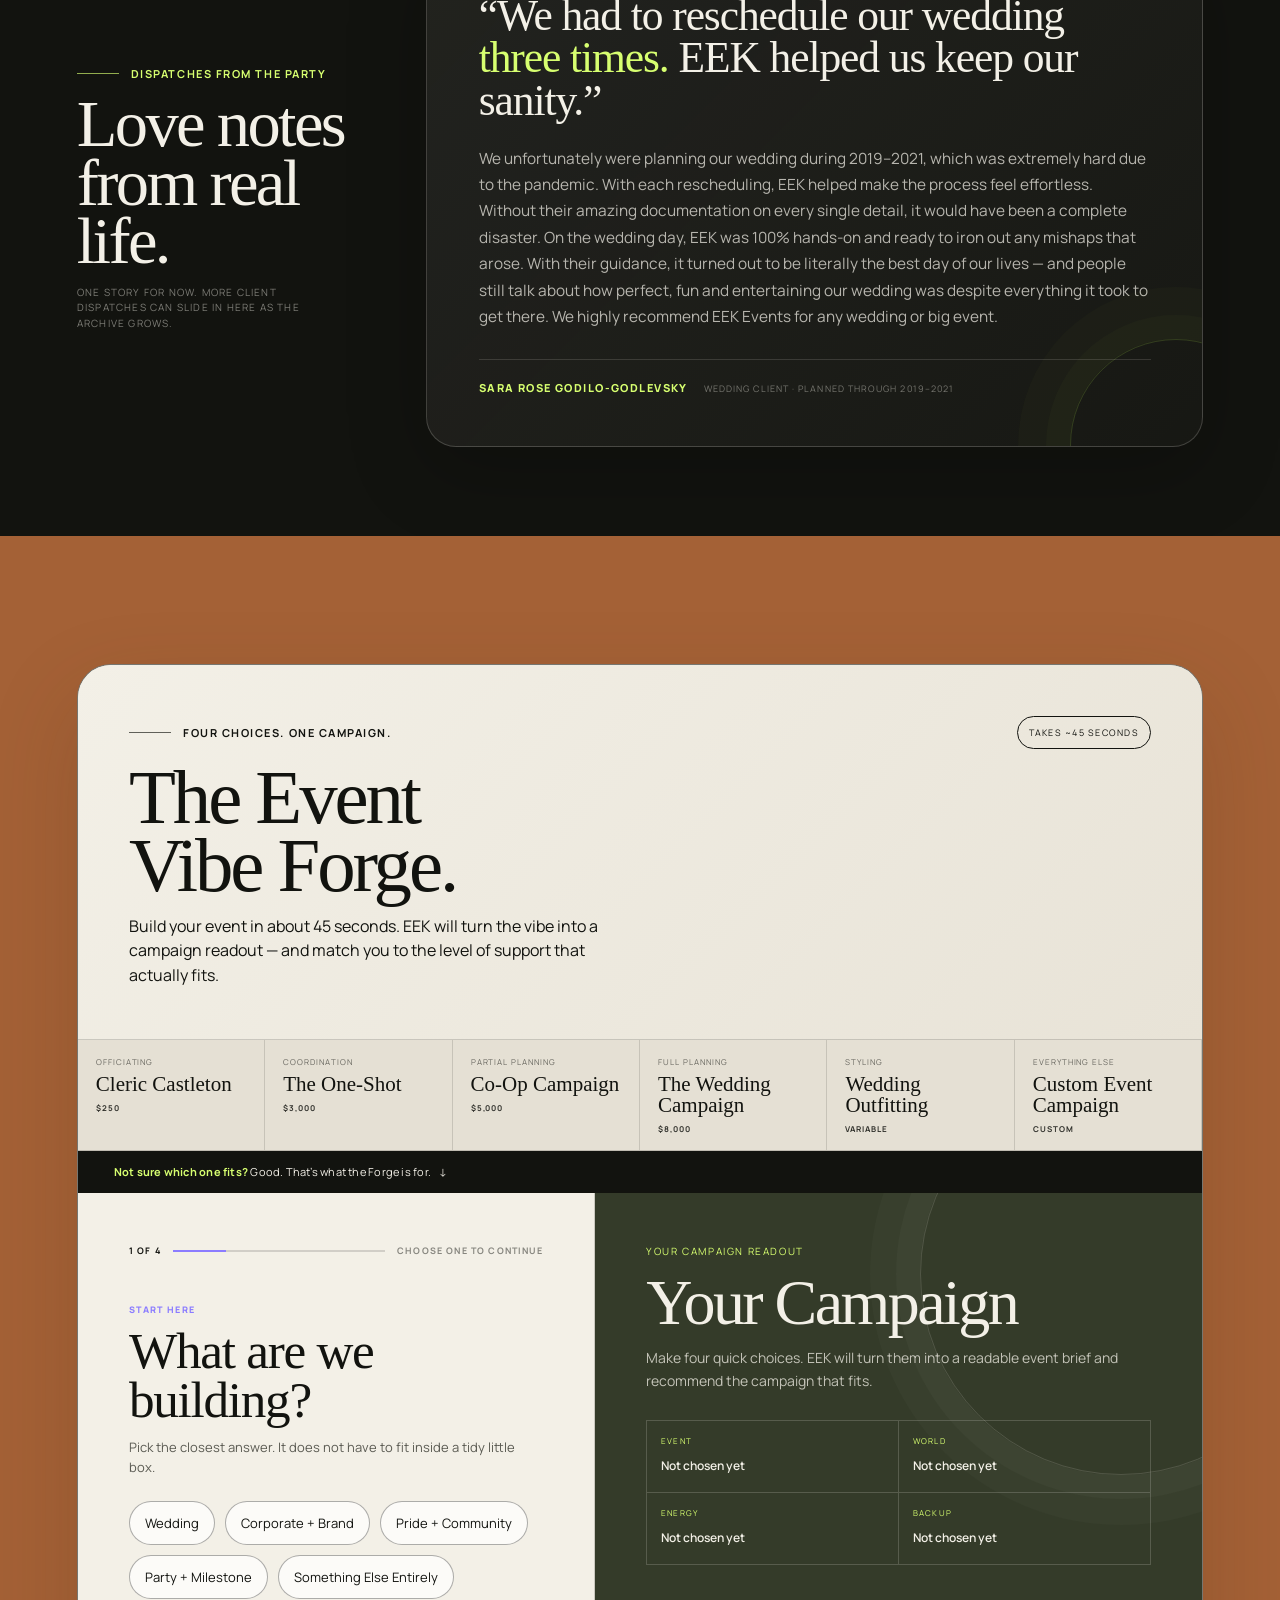
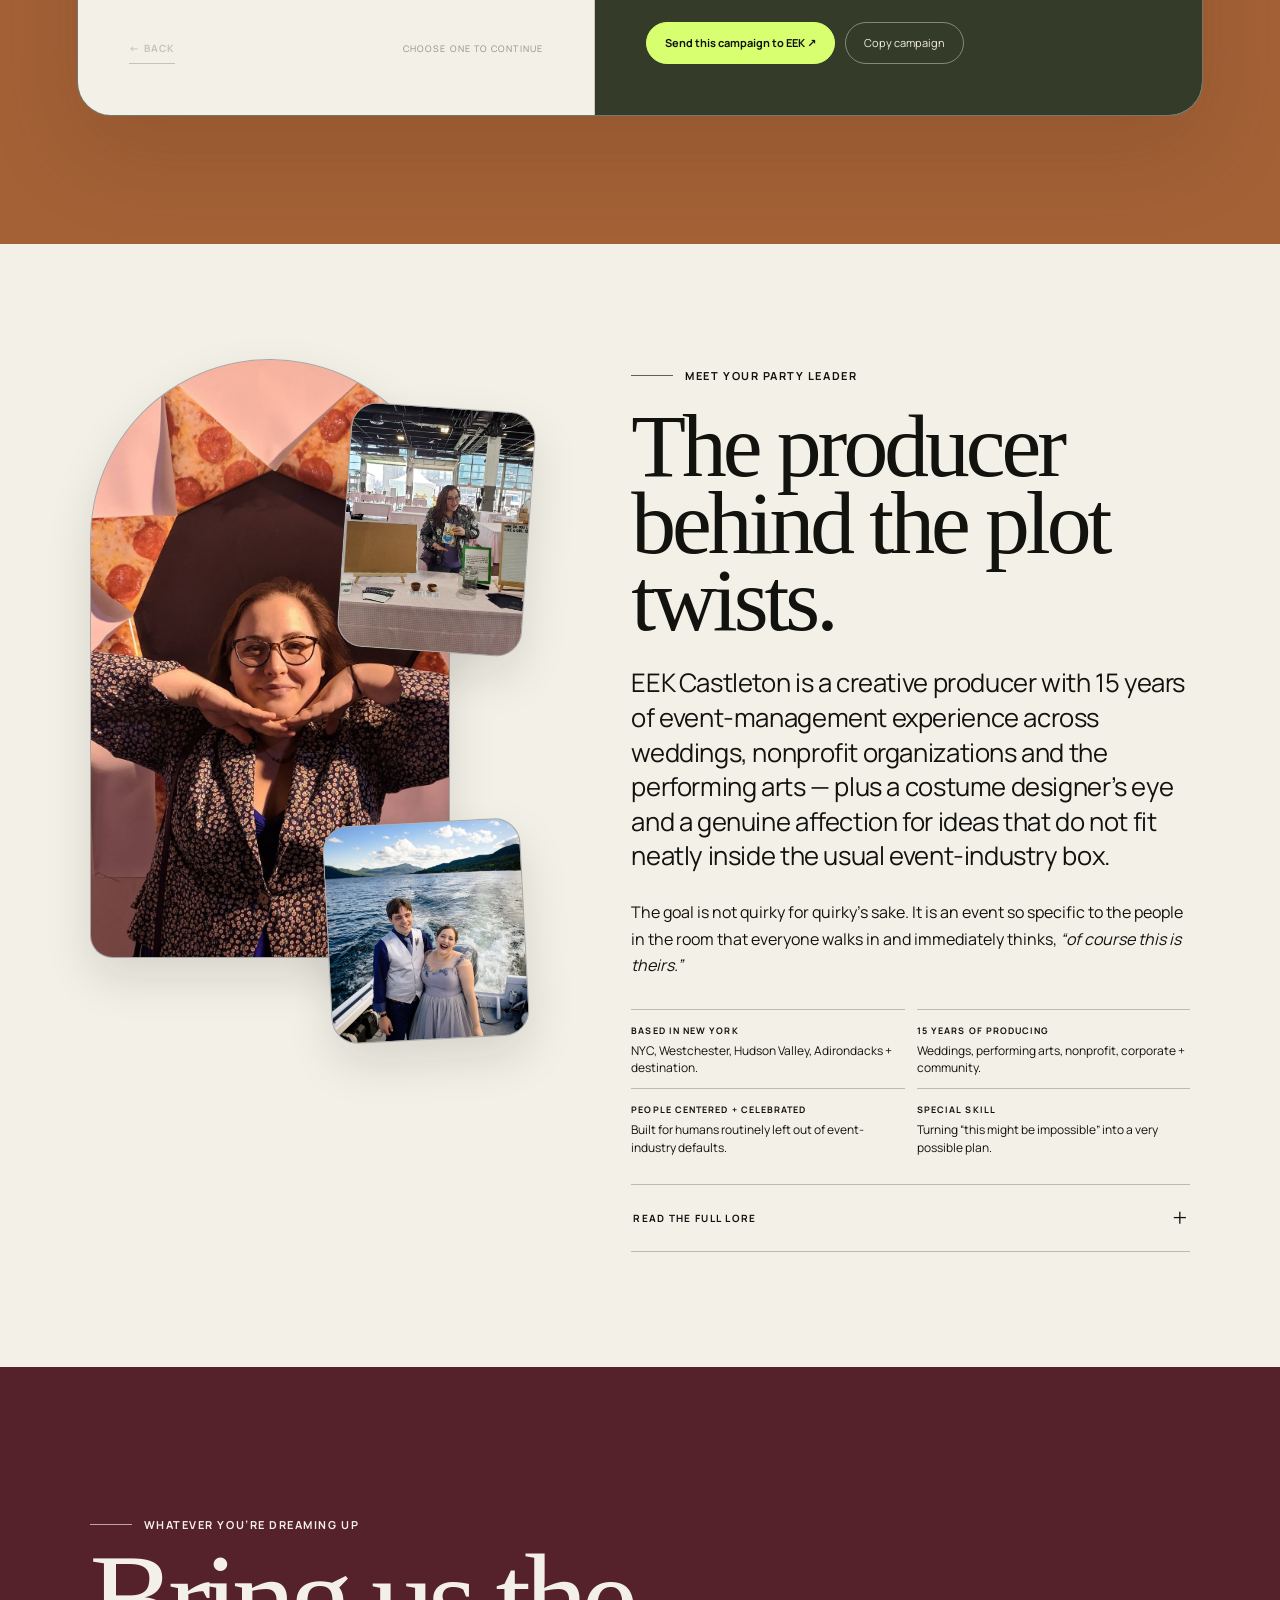
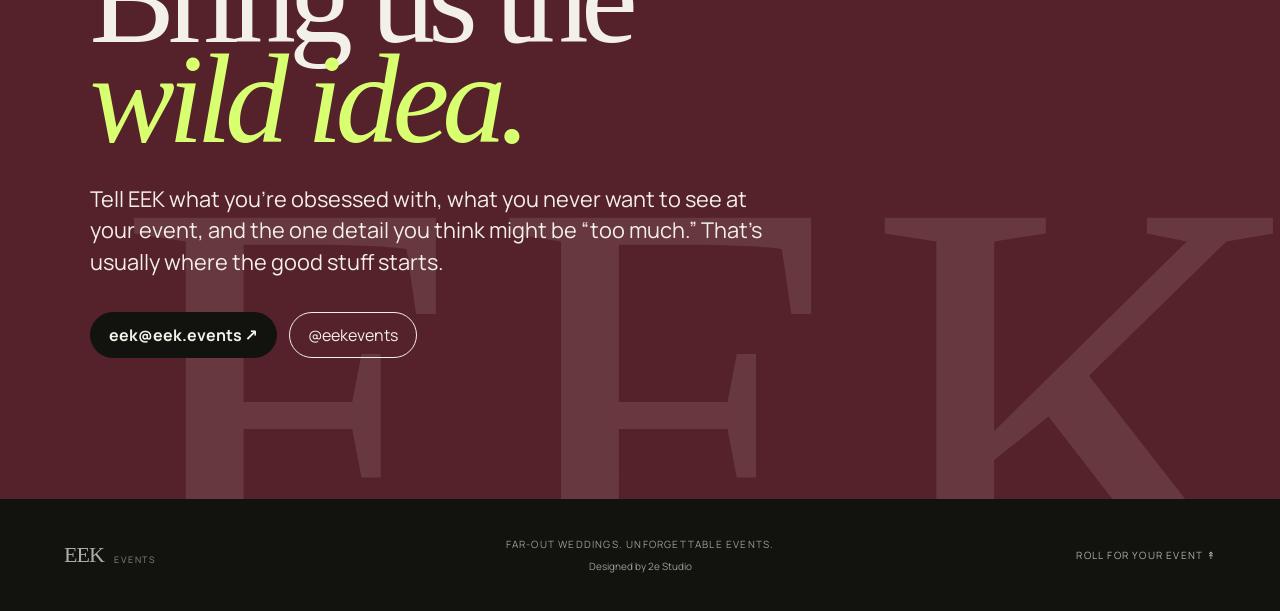
==== commit 678c0bd8: "Apply Manrope and oxblood to the EEK concept" ====
--- a/index.html
+++ b/index.html
@@ -7,7 +7,7 @@
 <title>EEK Events — Producing Your Main Character Energy</title>
 <link rel="preconnect" href="https://fonts.googleapis.com">
 <link rel="preconnect" href="https://fonts.gstatic.com" crossorigin>
-<link href="https://fonts.googleapis.com/css2?family=IM+Fell+English:ital@0;1&family=Space+Grotesk:wght@400;500;600;700&display=swap" rel="stylesheet">
+<link href="https://fonts.googleapis.com/css2?family=IM+Fell+English:ital@0;1&family=Manrope:wght@400..800&display=swap" rel="stylesheet">
 <style>
 :root{
   --forest:#343B29;
@@ -22,7 +22,7 @@
   --shadow:0 25px 80px rgba(0,0,0,.24);
   --radius:28px;
   --display:"IM Fell English", Georgia, serif;
-  --sans:"Space Grotesk", system-ui, -apple-system, sans-serif;
+  --sans:"Manrope", system-ui, -apple-system, sans-serif;
 }
 *{box-sizing:border-box}
 html{scroll-behavior:smooth;background:var(--forest)}
@@ -465,7 +465,7 @@
 }
 .about-copy h2{font-family:var(--display);font-weight:400;font-size:clamp(58px,7vw,106px);line-height:.86;letter-spacing:-.045em;margin:0 0 28px}.about-copy p{font-size:clamp(16px,1.5vw,20px);line-height:1.6;max-width:680px}.about-facts{display:grid;grid-template-columns:1fr 1fr;gap:12px;margin-top:34px}.fact{border-top:1px solid rgba(18,19,15,.24);padding-top:14px;font-size:12px;line-height:1.45}.fact b{display:block;text-transform:uppercase;letter-spacing:.12em;font-size:9px;margin-bottom:5px}
 
-.contact{background:var(--violet);color:var(--ink);padding:clamp(90px,11vw,170px) clamp(24px,7vw,100px);position:relative;overflow:hidden}.contact:before{content:"EEK";position:absolute;right:-.05em;bottom:-.36em;font-family:var(--display);font-size:min(48vw,680px);color:rgba(243,240,231,.11);line-height:1;pointer-events:none}.contact-inner{position:relative;z-index:2;max-width:1100px}.contact .kicker{margin-bottom:18px}.contact h2{font-family:var(--display);font-weight:400;font-size:clamp(72px,10vw,152px);line-height:.78;letter-spacing:-.055em;margin:0}.contact h2 em{font-weight:400;color:var(--paper)}.contact p{font-size:clamp(17px,1.7vw,23px);max-width:680px;line-height:1.45;margin:34px 0}.contact-actions{display:flex;flex-wrap:wrap;gap:12px}.contact .btn{border-color:var(--ink)}.contact .btn-primary{background:var(--ink);color:var(--paper);border-color:var(--ink)}
+.contact{background:var(--oxblood);color:var(--paper);padding:clamp(90px,11vw,170px) clamp(24px,7vw,100px);position:relative;overflow:hidden}.contact:before{content:"EEK";position:absolute;right:-.05em;bottom:-.36em;font-family:var(--display);font-size:min(48vw,680px);color:rgba(243,240,231,.11);line-height:1;pointer-events:none}.contact-inner{position:relative;z-index:2;max-width:1100px}.contact .kicker{margin-bottom:18px}.contact h2{font-family:var(--display);font-weight:400;font-size:clamp(72px,10vw,152px);line-height:.78;letter-spacing:-.055em;margin:0}.contact h2 em{font-weight:400;color:var(--acid)}.contact p{font-size:clamp(17px,1.7vw,23px);max-width:680px;line-height:1.45;margin:34px 0}.contact-actions{display:flex;flex-wrap:wrap;gap:12px}.contact .btn{border-color:var(--paper)}.contact .btn-primary{background:var(--ink);color:var(--paper);border-color:var(--ink)}
 
 .footer{background:var(--ink);color:var(--paper);padding:34px clamp(22px,5vw,72px);display:grid;grid-template-columns:1fr auto 1fr;gap:24px;align-items:center;font-size:10px;text-transform:uppercase;letter-spacing:.12em}.footer .logo{font-size:22px}.footer-center{text-align:center;opacity:.62}.footer-right{text-align:right}.footer a{opacity:.7}.footer a:hover{opacity:1}
 
@@ -780,6 +780,8 @@
 @media(max-width:1000px){.proof-image img.proof-focus-emily{object-position:81% center}}
 @media(max-width:720px){.proof-image img.proof-focus-emily{object-position:84% center}}
 
+.footer-credit{margin-top:8px;text-transform:none;letter-spacing:0}.footer-right a{display:inline-flex;align-items:center;min-height:44px}
+@media(max-width:900px){.footer{grid-template-columns:1fr 1fr;gap:4px 14px;padding:18px 22px}.footer-center{grid-column:2;grid-row:1/3;text-align:right;justify-self:end}.footer-right{grid-column:1;text-align:left;align-items:flex-start}}
 </style>
 </head>
 <body>
@@ -1085,7 +1087,7 @@
     <div class="contact-inner reveal"><div class="kicker">Whatever you’re dreaming up</div><h2>Bring us the<br><em>wild idea.</em></h2><p>Tell EEK what you’re obsessed with, what you never want to see at your event, and the one detail you think might be “too much.” That’s usually where the good stuff starts.</p><div class="contact-actions"><a class="btn btn-primary" href="mailto:eek@eek.events?subject=I%20have%20a%20wild%20event%20idea">eek@eek.events ↗</a><a class="btn" href="https://www.instagram.com/eekevents" target="_blank" rel="noopener">@eekevents</a></div></div>
   </section>
 
-  <footer class="footer"><a class="logo" href="#top">EEK <small>events</small></a><div class="footer-center">Far-out weddings. Unforgettable events.</div><div class="footer-right"><a href="#forge">Roll for your event ↟</a></div></footer>
+  <footer class="footer"><a class="logo" href="#top">EEK <small>events</small></a><div class="footer-center">Far-out weddings. Unforgettable events.<div class="footer-credit">Designed by 2e Studio</div></div><div class="footer-right"><a href="#forge">Roll for your event ↟</a></div></footer>
 </div>
 
 <script>
